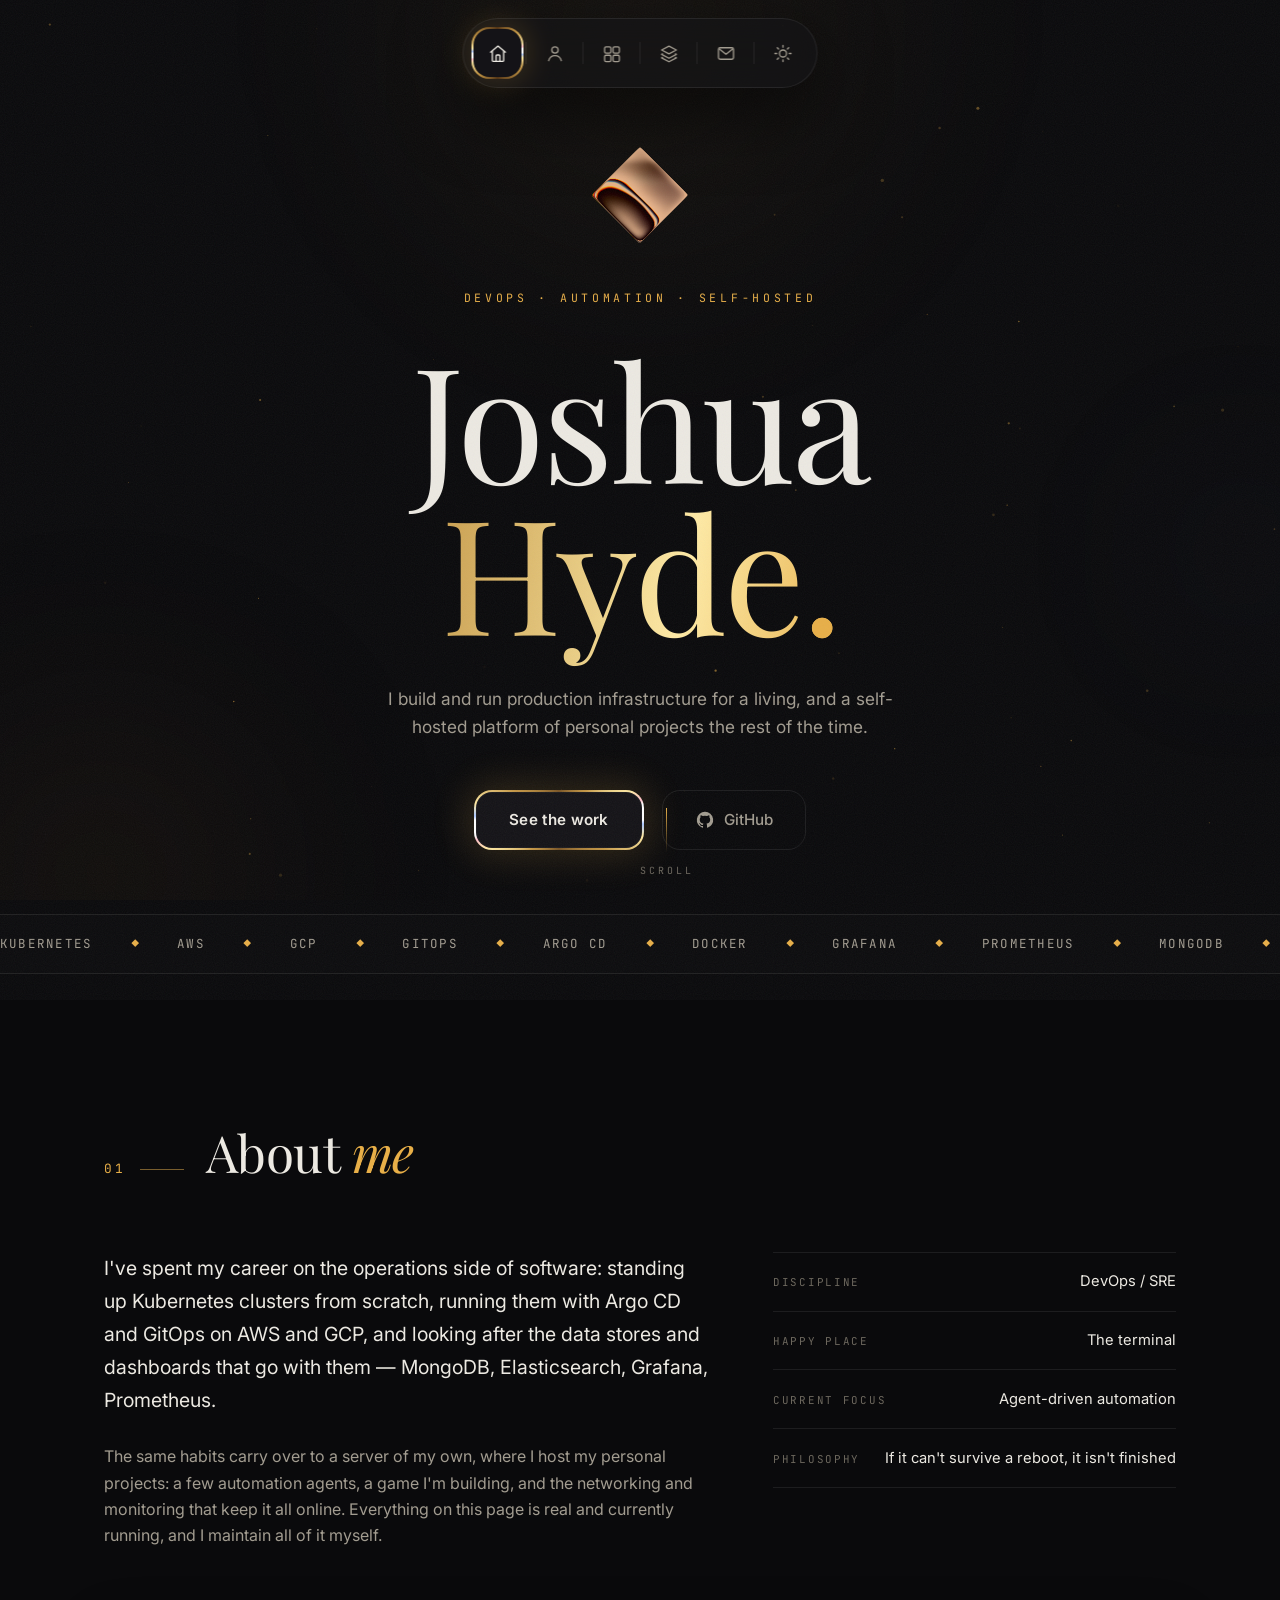
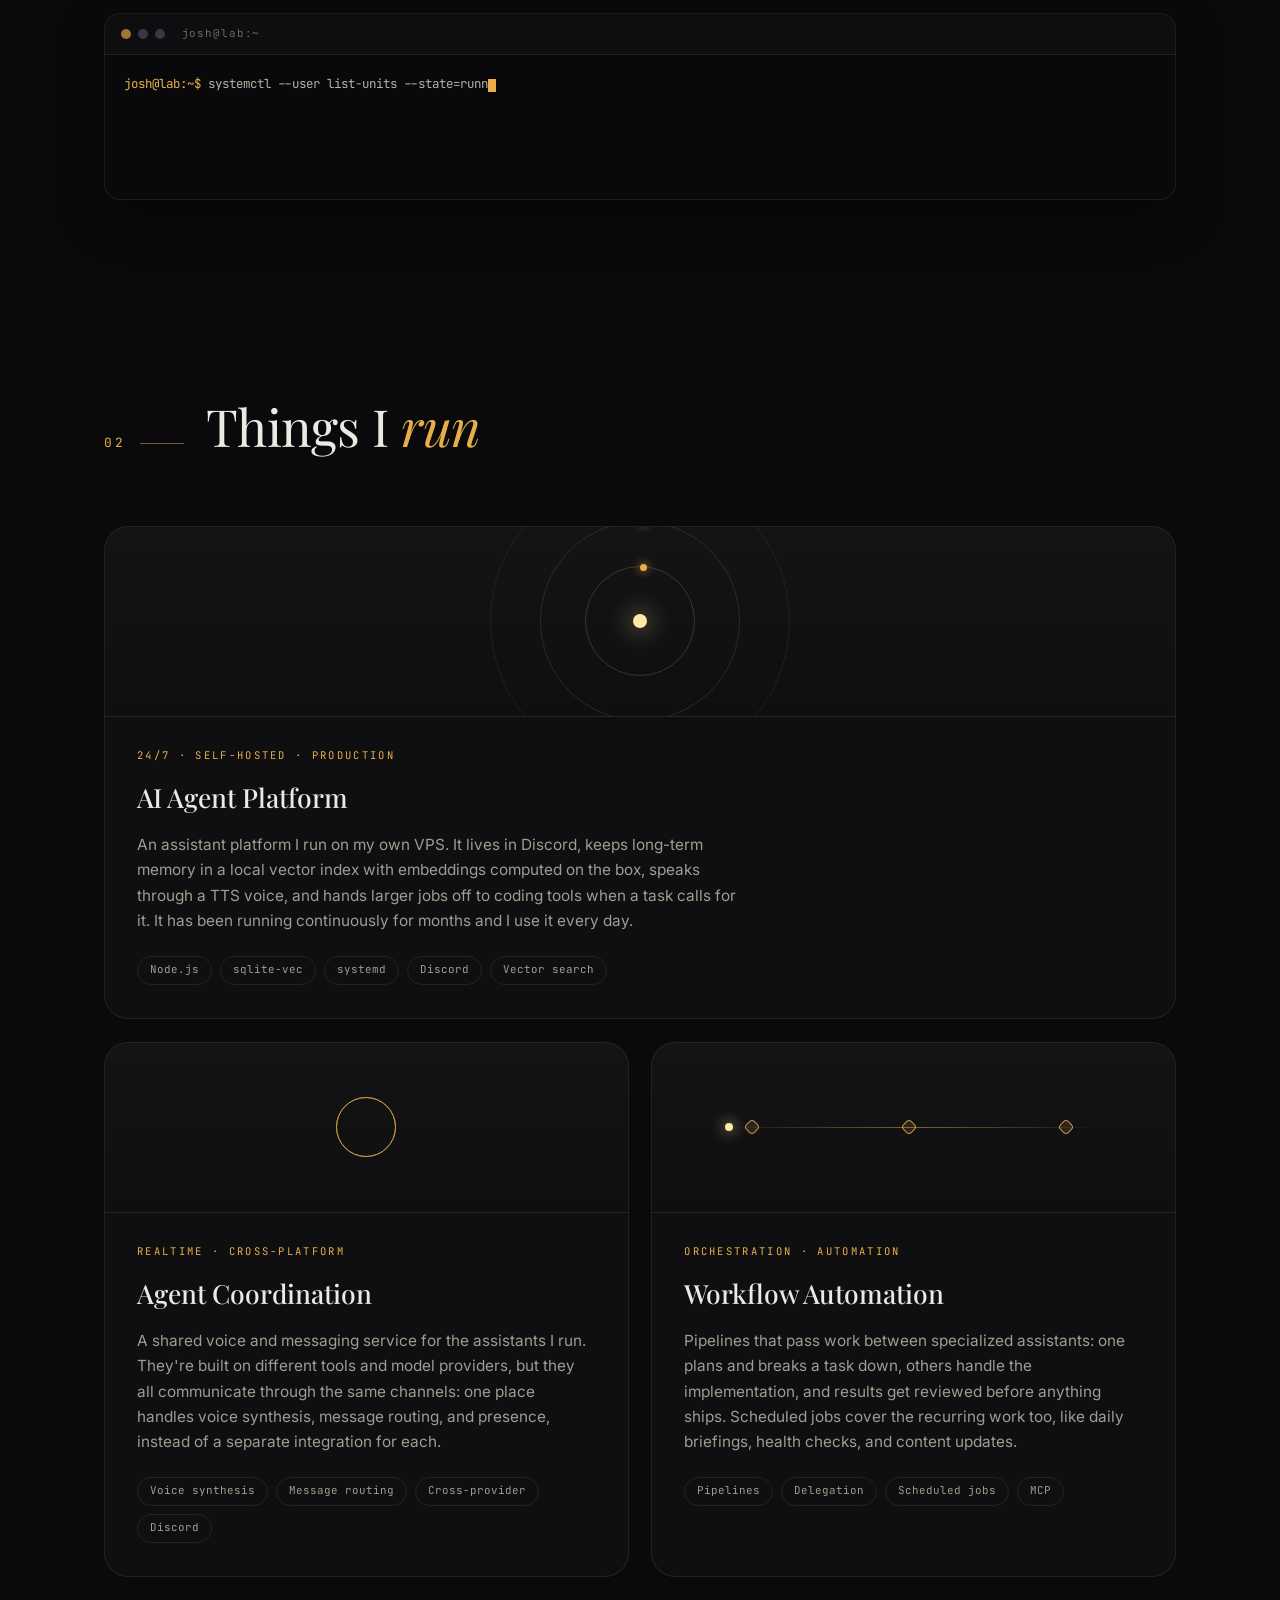
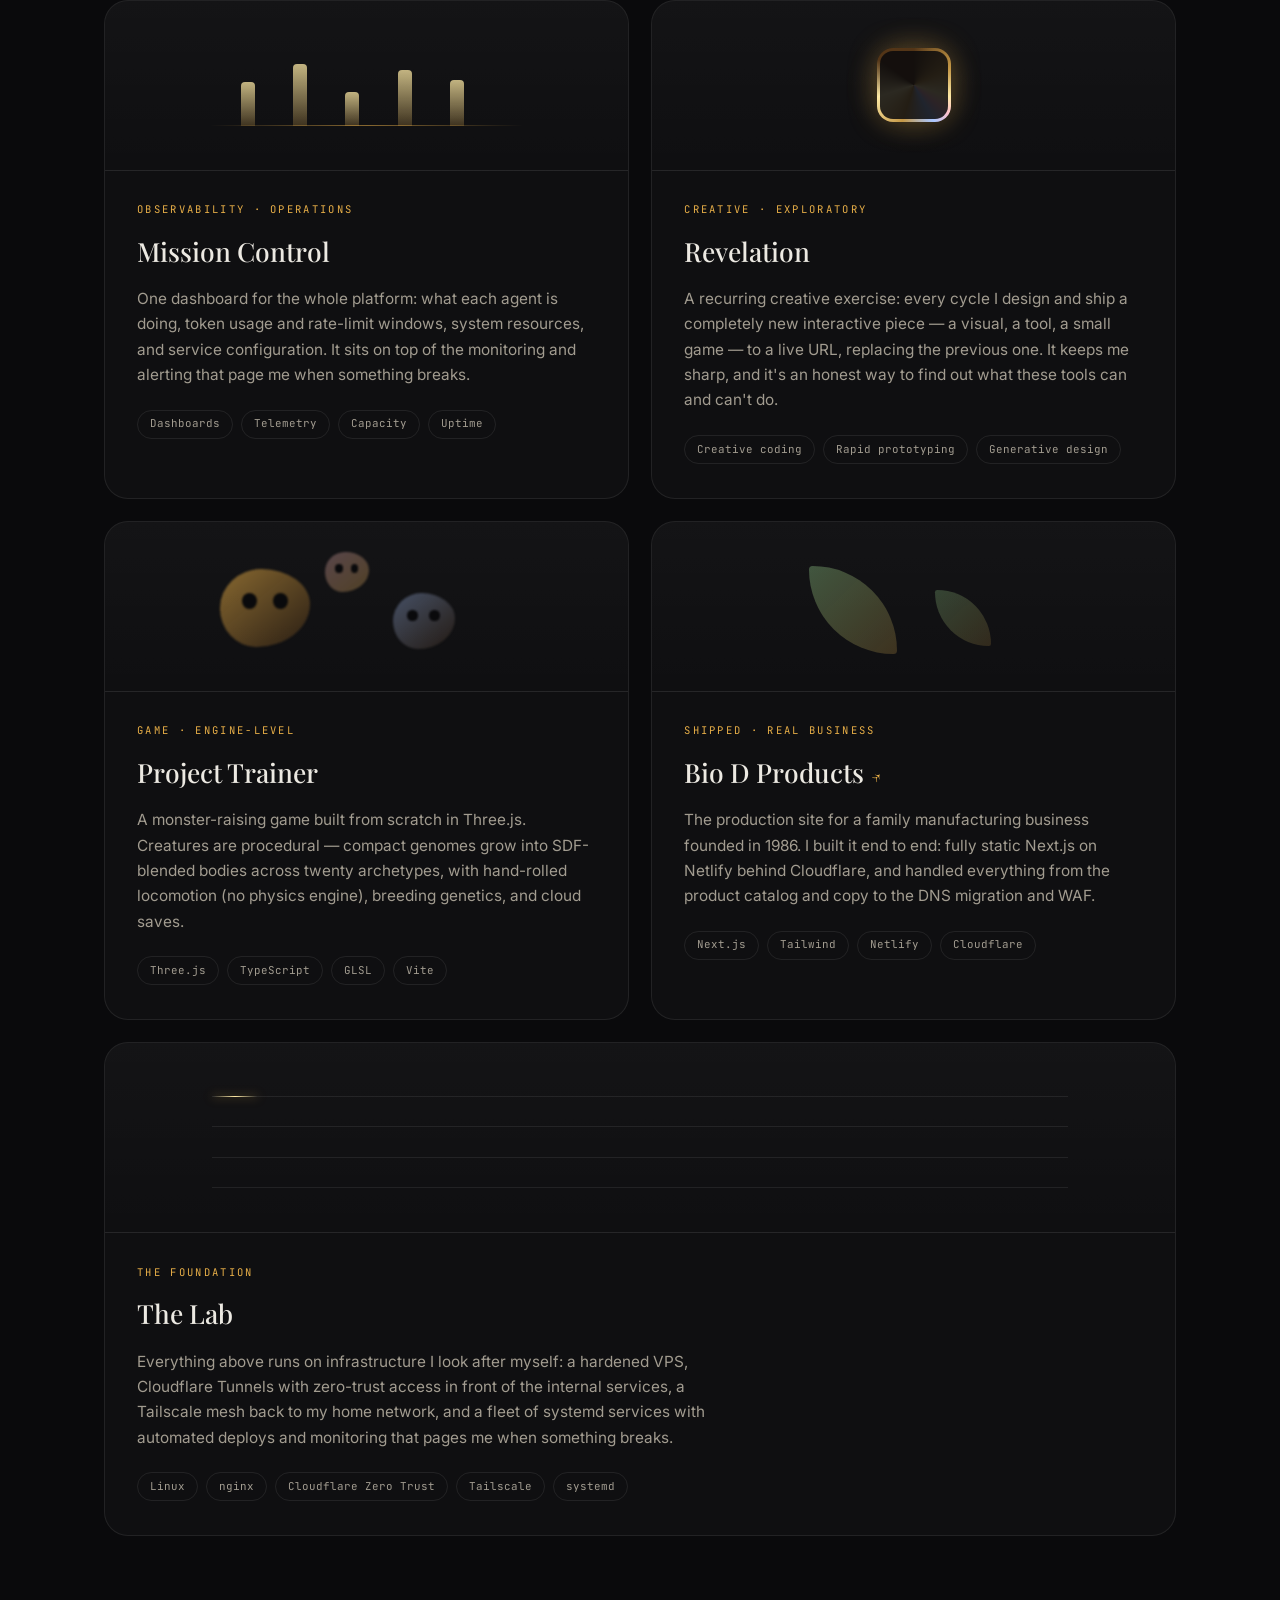
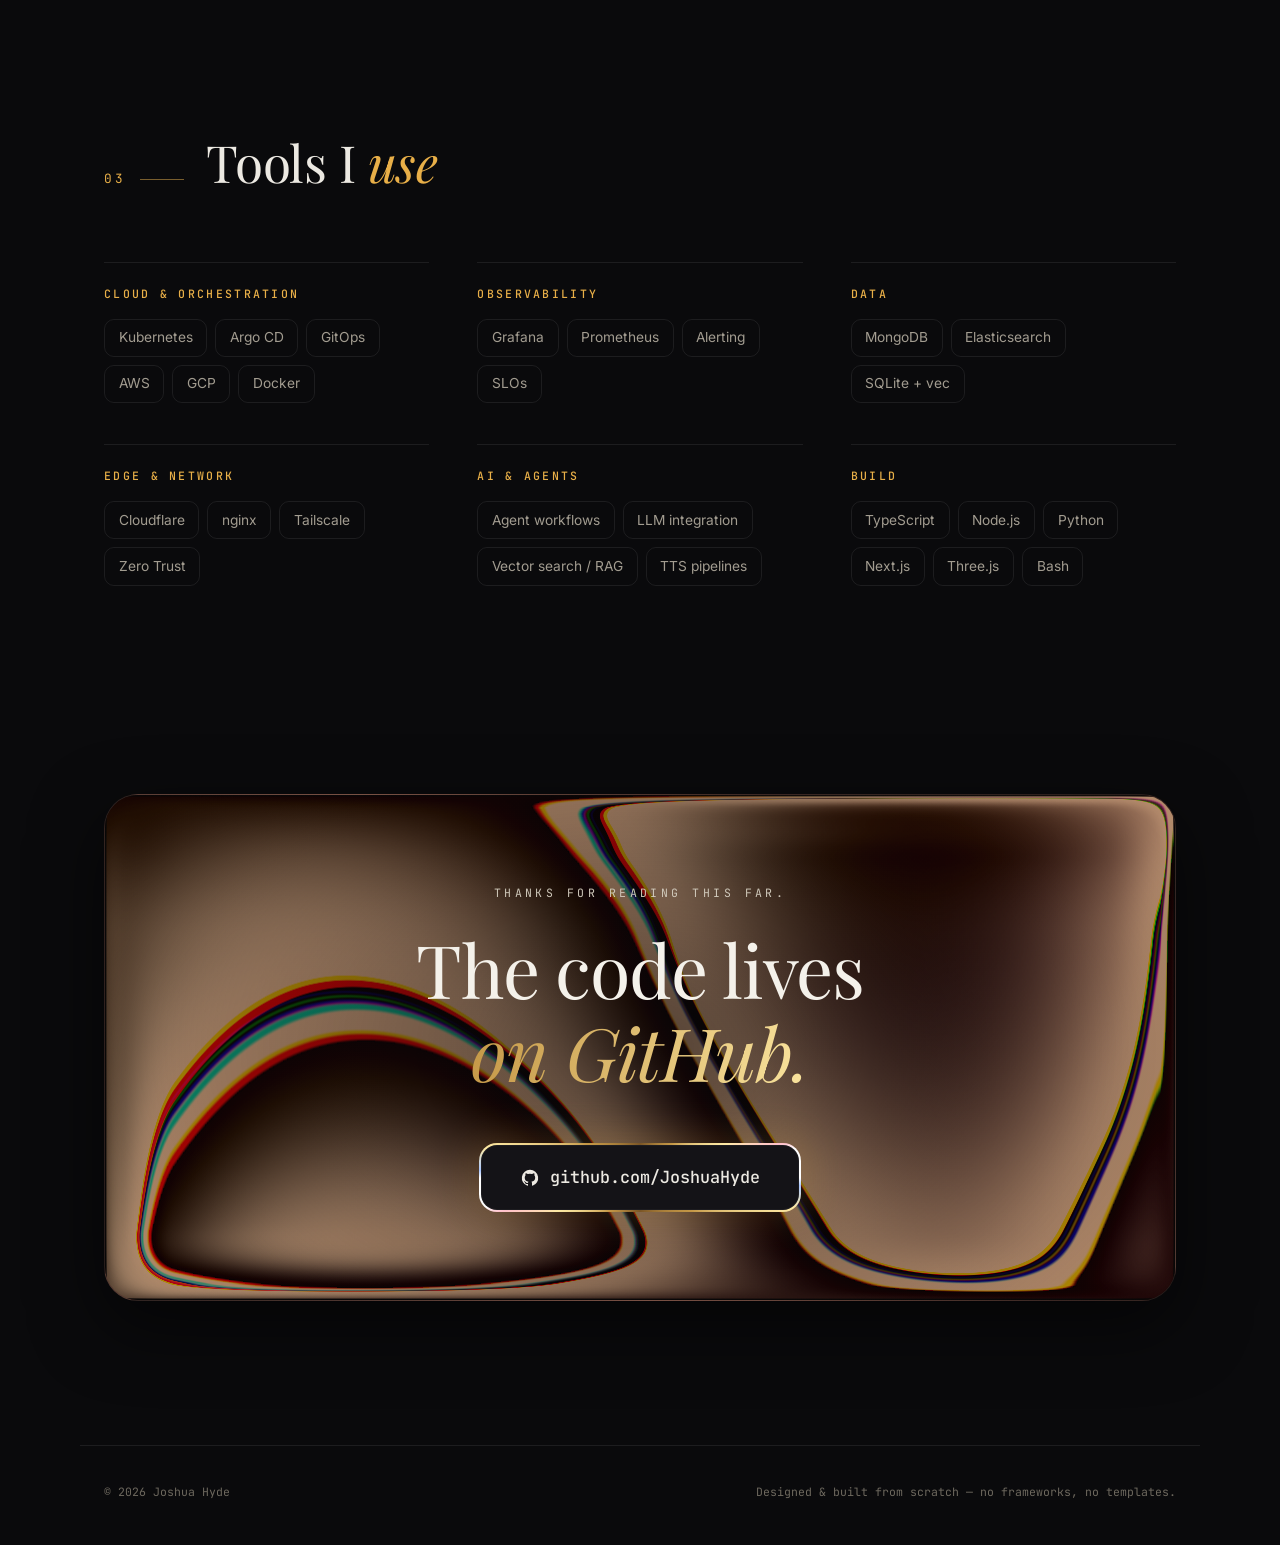
==== index.html @ 39dc703c "Keep the native cursor; ring becomes a trailing halo" ====
<!DOCTYPE html>
<html lang="en" data-theme="dark">
<head>
  <meta charset="UTF-8">
  <meta name="viewport" content="width=device-width, initial-scale=1.0">
  <title>Joshua Hyde — DevOps Engineer</title>
  <meta name="description" content="DevOps engineer. Kubernetes, GitOps, and observability by trade, plus a self-hosted platform of personal projects that runs around the clock.">
  <meta property="og:title" content="Joshua Hyde — DevOps Engineer">
  <meta property="og:description" content="Production infrastructure by trade, and a self-hosted platform of personal projects the rest of the time.">
  <meta property="og:type" content="website">
  <meta property="og:url" content="https://joshuahyde.github.io/">
  <meta property="og:image" content="https://joshuahyde.github.io/og.jpg">
  <meta name="twitter:card" content="summary_large_image">
  <meta name="theme-color" content="#0a0a0c">
  <link rel="icon" type="image/svg+xml" href="favicon.svg">
  <link rel="preconnect" href="https://fonts.googleapis.com">
  <link rel="preconnect" href="https://fonts.gstatic.com" crossorigin>
  <link href="https://fonts.googleapis.com/css2?family=Playfair+Display:ital,wght@0,400;0,500;1,400;1,500&family=Inter:wght@400;500;600&family=JetBrains+Mono:wght@400;500&display=swap" rel="stylesheet">
  <link rel="stylesheet" href="styles.css">
</head>
<body>

  <!-- Ambient layers -->
  <canvas id="dust" aria-hidden="true"></canvas>
  <div class="ambient" aria-hidden="true">
    <div class="ambient-glow ambient-glow--a"></div>
    <div class="ambient-glow ambient-glow--b"></div>
    <div class="ambient-glow ambient-glow--c"></div>
  </div>
  <div class="grain" aria-hidden="true"></div>
  <div class="cursor" aria-hidden="true"><span class="cursor-ring"></span></div>

  <!-- Liquid gold nav -->
  <nav class="lg-nav" id="lg-nav" aria-label="Primary">
    <div class="lg-indicator" aria-hidden="true">
      <span class="lg-glow"></span>
      <span class="lg-clip"><span class="lg-conic"></span></span>
      <span class="lg-plate"></span>
    </div>
    <a class="lg-btn is-active" href="#top" data-section="top" aria-label="Home">
      <svg viewBox="0 0 24 24"><path d="M3.5 10.5 12 3.5l8.5 7"/><path d="M5.5 9.5V20a.9.9 0 0 0 .9.9h11.2a.9.9 0 0 0 .9-.9V9.5"/><path d="M9.8 20.6v-5.9a1 1 0 0 1 1-1h2.4a1 1 0 0 1 1 1v5.9"/></svg>
      <span class="lg-tip">Home</span>
    </a>
    <span class="lg-divider" aria-hidden="true"></span>
    <a class="lg-btn" href="#about" data-section="about" aria-label="About">
      <svg viewBox="0 0 24 24"><circle cx="12" cy="8" r="3.6"/><path d="M4.8 20.2c.9-3.8 3.8-5.8 7.2-5.8s6.3 2 7.2 5.8"/></svg>
      <span class="lg-tip">About</span>
    </a>
    <span class="lg-divider" aria-hidden="true"></span>
    <a class="lg-btn" href="#work" data-section="work" aria-label="Work">
      <svg viewBox="0 0 24 24"><rect x="3.6" y="4.4" width="7.2" height="7.2" rx="1.6"/><rect x="13.2" y="4.4" width="7.2" height="7.2" rx="1.6"/><rect x="3.6" y="14" width="7.2" height="7.2" rx="1.6"/><rect x="13.2" y="14" width="7.2" height="7.2" rx="1.6"/></svg>
      <span class="lg-tip">Work</span>
    </a>
    <span class="lg-divider" aria-hidden="true"></span>
    <a class="lg-btn" href="#stack" data-section="stack" aria-label="Stack">
      <svg viewBox="0 0 24 24"><path d="m12 3.6 8.4 4.4L12 12.4 3.6 8z"/><path d="m4.6 12.4-1 .6 8.4 4.4 8.4-4.4-1-.6"/><path d="m4.6 16.4-1 .6L12 21.4l8.4-4.4-1-.6"/></svg>
      <span class="lg-tip">Stack</span>
    </a>
    <span class="lg-divider" aria-hidden="true"></span>
    <a class="lg-btn" href="#contact" data-section="contact" aria-label="Contact">
      <svg viewBox="0 0 24 24"><rect x="3.4" y="5.4" width="17.2" height="13.2" rx="2"/><path d="m4.4 6.8 7.6 6 7.6-6"/></svg>
      <span class="lg-tip">Contact</span>
    </a>
    <span class="lg-divider lg-divider--toggle" aria-hidden="true"></span>
    <button class="lg-btn lg-toggle" id="theme-toggle" type="button" aria-label="Toggle light and dark theme">
      <svg class="icon-sun" viewBox="0 0 24 24"><circle cx="12" cy="12" r="4"/><path d="M12 2.8v2M12 19.2v2M2.8 12h2M19.2 12h2M5.5 5.5l1.4 1.4M17.1 17.1l1.4 1.4M18.5 5.5l-1.4 1.4M6.9 17.1l-1.4 1.4"/></svg>
      <svg class="icon-moon" viewBox="0 0 24 24"><path d="M20.2 14.2A8.2 8.2 0 0 1 9.8 3.8a8.2 8.2 0 1 0 10.4 10.4Z"/></svg>
      <span class="lg-tip">Theme</span>
    </button>
  </nav>

  <header class="hero" id="top">
    <div class="hero-gem reveal" aria-hidden="true">
      <div class="hero-gem-shape"><canvas class="liquid" data-liq="gem"></canvas></div>
    </div>
    <p class="hero-overline reveal">DevOps · Automation · Self-Hosted</p>
    <h1 class="hero-name reveal" data-i="1">
      <span class="hero-name-line">Joshua</span>
      <span class="hero-name-line hero-name-line--gold">Hyde<span class="hero-dot">.</span></span>
    </h1>
    <p class="hero-sub reveal" data-i="2">I build and run production infrastructure for a living, and a
      self-hosted platform of personal projects the rest of the time.</p>
    <div class="hero-cta reveal" data-i="3">
      <a class="ring-btn magnetic" href="#work">
        <span class="ring-glow"></span>
        <span class="ring-clip"><span class="ring-conic"></span></span>
        <span class="ring-plate"></span>
        <span class="ring-label">See the work</span>
      </a>
      <a class="ghost-btn magnetic" href="https://github.com/JoshuaHyde" target="_blank" rel="noopener">
        <svg viewBox="0 0 24 24" aria-hidden="true"><path d="M12 2.2a9.8 9.8 0 0 0-3.1 19.1c.5.1.7-.2.7-.5v-1.7c-2.8.6-3.4-1.2-3.4-1.2-.4-1.1-1.1-1.4-1.1-1.4-.9-.6.1-.6.1-.6 1 .1 1.5 1 1.5 1 .9 1.5 2.3 1.1 2.9.8.1-.6.3-1.1.6-1.3-2.2-.3-4.5-1.1-4.5-4.9 0-1.1.4-2 1-2.7-.1-.2-.4-1.2.1-2.6 0 0 .8-.3 2.7 1a9.3 9.3 0 0 1 4.9 0c1.9-1.3 2.7-1 2.7-1 .5 1.4.2 2.4.1 2.6.6.7 1 1.6 1 2.7 0 3.8-2.3 4.6-4.5 4.9.4.3.7.9.7 1.8v2.6c0 .3.2.6.7.5A9.8 9.8 0 0 0 12 2.2Z"/></svg>
        GitHub
      </a>
    </div>
    <div class="hero-scroll reveal" data-i="4" aria-hidden="true">
      <span class="hero-scroll-line"></span>
      <span class="hero-scroll-text">scroll</span>
    </div>
  </header>

  <!-- Skills marquee -->
  <div class="marquee" aria-hidden="true">
    <div class="marquee-track">
      <span>Kubernetes</span><i>◆</i><span>AWS</span><i>◆</i><span>GCP</span><i>◆</i><span>GitOps</span><i>◆</i><span>Argo CD</span><i>◆</i><span>Docker</span><i>◆</i><span>Grafana</span><i>◆</i><span>Prometheus</span><i>◆</i><span>MongoDB</span><i>◆</i><span>Elasticsearch</span><i>◆</i><span>Cloudflare</span><i>◆</i><span>Tailscale</span><i>◆</i><span>TypeScript</span><i>◆</i><span>Three.js</span><i>◆</i><span>LLM Integration</span><i>◆</i><span>Vector Search</span><i>◆</i>
      <span>Kubernetes</span><i>◆</i><span>AWS</span><i>◆</i><span>GCP</span><i>◆</i><span>GitOps</span><i>◆</i><span>Argo CD</span><i>◆</i><span>Docker</span><i>◆</i><span>Grafana</span><i>◆</i><span>Prometheus</span><i>◆</i><span>MongoDB</span><i>◆</i><span>Elasticsearch</span><i>◆</i><span>Cloudflare</span><i>◆</i><span>Tailscale</span><i>◆</i><span>TypeScript</span><i>◆</i><span>Three.js</span><i>◆</i><span>LLM Integration</span><i>◆</i><span>Vector Search</span><i>◆</i>
    </div>
  </div>

  <main>
    <!-- About -->
    <section class="section" id="about">
      <div class="section-head reveal">
        <span class="section-num">01</span>
        <h2 class="section-title">About <em>me</em></h2>
      </div>
      <div class="about-grid">
        <div class="about-copy reveal" data-i="1">
          <p class="about-lede">I've spent my career on the operations side of software: standing up
            Kubernetes clusters from scratch, running them with Argo CD and GitOps on AWS and GCP, and
            looking after the data stores and dashboards that go with them — MongoDB, Elasticsearch,
            Grafana, Prometheus.</p>
          <p>The same habits carry over to a server of my own, where I host my personal projects:
            a few automation agents, a game I'm building, and the networking and monitoring that keep
            it all online. Everything on this page is real and currently running, and I maintain all
            of it myself.</p>
        </div>
        <ul class="about-facts">
          <li class="reveal" data-i="2"><span class="fact-k">Discipline</span><span class="fact-v">DevOps / SRE</span></li>
          <li class="reveal" data-i="3"><span class="fact-k">Happy place</span><span class="fact-v">The terminal</span></li>
          <li class="reveal" data-i="4"><span class="fact-k">Current focus</span><span class="fact-v">Agent-driven automation</span></li>
          <li class="reveal" data-i="5"><span class="fact-k">Philosophy</span><span class="fact-v">If it can't survive a reboot, it isn't finished</span></li>
        </ul>
      </div>
      <div class="term reveal" data-i="2" id="term">
        <div class="term-bar" aria-hidden="true">
          <span class="term-dot"></span><span class="term-dot"></span><span class="term-dot"></span>
          <span class="term-title">josh@lab:~</span>
        </div>
        <pre class="term-body" id="term-body" aria-label="Terminal showing services running on my lab server"></pre>
      </div>
    </section>

    <!-- Work -->
    <section class="section" id="work">
      <div class="section-head reveal">
        <span class="section-num">02</span>
        <h2 class="section-title">Things I <em>run</em></h2>
      </div>
      <div class="cards">

        <article class="card card--wide tilt reveal">
          <div class="card-art card-art--agents" aria-hidden="true">
            <div class="orbit orbit--1"></div><div class="orbit orbit--2"></div><div class="orbit orbit--3"></div>
            <div class="orbit-core"></div>
          </div>
          <div class="card-body">
            <p class="card-meta">24/7 · self-hosted · production</p>
            <h3 class="card-title">AI Agent Platform</h3>
            <p class="card-desc">An assistant platform I run on my own VPS. It lives in Discord, keeps
              long-term memory in a local vector index with embeddings computed on the box, speaks through
              a TTS voice, and hands larger jobs off to coding tools when a task calls for it. It has been
              running continuously for months and I use it every day.</p>
            <p class="card-tags"><span>Node.js</span><span>sqlite-vec</span><span>systemd</span><span>Discord</span><span>Vector search</span></p>
          </div>
        </article>

        <article class="card tilt reveal" data-i="1">
          <div class="card-art card-art--vtuber" aria-hidden="true">
            <span class="wave"></span><span class="wave wave--2"></span><span class="wave wave--3"></span>
          </div>
          <div class="card-body">
            <p class="card-meta">realtime · cross-platform</p>
            <h3 class="card-title">Agent Coordination</h3>
            <p class="card-desc">A shared voice and messaging service for the assistants I run. They're
              built on different tools and model providers, but they all communicate through the same
              channels: one place handles voice synthesis, message routing, and presence, instead of a
              separate integration for each.</p>
            <p class="card-tags"><span>Voice synthesis</span><span>Message routing</span><span>Cross-provider</span><span>Discord</span></p>
          </div>
        </article>

        <article class="card tilt reveal" data-i="2">
          <div class="card-art card-art--pipeline" aria-hidden="true">
            <span class="pipe-node"></span><span class="pipe-node"></span><span class="pipe-node"></span><span class="pipe-line"></span>
          </div>
          <div class="card-body">
            <p class="card-meta">orchestration · automation</p>
            <h3 class="card-title">Workflow Automation</h3>
            <p class="card-desc">Pipelines that pass work between specialized assistants: one plans and
              breaks a task down, others handle the implementation, and results get reviewed before anything
              ships. Scheduled jobs cover the recurring work too, like daily briefings, health checks, and
              content updates.</p>
            <p class="card-tags"><span>Pipelines</span><span>Delegation</span><span>Scheduled jobs</span><span>MCP</span></p>
          </div>
        </article>

        <article class="card tilt reveal" data-i="1">
          <div class="card-art card-art--mission" aria-hidden="true">
            <span class="mc-bar"></span><span class="mc-bar"></span><span class="mc-bar"></span><span class="mc-bar"></span><span class="mc-bar"></span>
            <span class="mc-base"></span>
          </div>
          <div class="card-body">
            <p class="card-meta">observability · operations</p>
            <h3 class="card-title">Mission Control</h3>
            <p class="card-desc">One dashboard for the whole platform: what each agent is doing, token
              usage and rate-limit windows, system resources, and service configuration. It sits on top
              of the monitoring and alerting that page me when something breaks.</p>
            <p class="card-tags"><span>Dashboards</span><span>Telemetry</span><span>Capacity</span><span>Uptime</span></p>
          </div>
        </article>

        <article class="card tilt reveal" data-i="2">
          <div class="card-art card-art--revelation" aria-hidden="true">
            <span class="rev-glow"></span><span class="rev-prism"></span>
          </div>
          <div class="card-body">
            <p class="card-meta">creative · exploratory</p>
            <h3 class="card-title">Revelation</h3>
            <p class="card-desc">A recurring creative exercise: every cycle I design and ship a completely
              new interactive piece — a visual, a tool, a small game — to a live URL, replacing the previous
              one. It keeps me sharp, and it's an honest way to find out what these tools can and can't do.</p>
            <p class="card-tags"><span>Creative coding</span><span>Rapid prototyping</span><span>Generative design</span></p>
          </div>
        </article>

        <article class="card tilt reveal" data-i="1">
          <div class="card-art card-art--trainer" aria-hidden="true">
            <span class="blob blob--a"></span><span class="blob blob--b"></span><span class="blob blob--c"></span>
          </div>
          <div class="card-body">
            <p class="card-meta">game · engine-level</p>
            <h3 class="card-title">Project Trainer</h3>
            <p class="card-desc">A monster-raising game built from scratch in Three.js. Creatures are procedural —
              compact genomes grow into SDF-blended bodies across twenty archetypes, with hand-rolled locomotion
              (no physics engine), breeding genetics, and cloud saves.</p>
            <p class="card-tags"><span>Three.js</span><span>TypeScript</span><span>GLSL</span><span>Vite</span></p>
          </div>
        </article>

        <article class="card tilt reveal" data-i="2">
          <div class="card-art card-art--biod" aria-hidden="true">
            <span class="leaf leaf--a"></span><span class="leaf leaf--b"></span>
          </div>
          <div class="card-body">
            <p class="card-meta">shipped · real business</p>
            <h3 class="card-title">Bio D Products <a class="card-link" href="https://biodproducts.com" target="_blank" rel="noopener" aria-label="Visit biodproducts.com">↗</a></h3>
            <p class="card-desc">The production site for a family manufacturing business founded in 1986.
              I built it end to end: fully static Next.js on Netlify behind Cloudflare, and handled everything
              from the product catalog and copy to the DNS migration and WAF.</p>
            <p class="card-tags"><span>Next.js</span><span>Tailwind</span><span>Netlify</span><span>Cloudflare</span></p>
          </div>
        </article>

        <article class="card card--wide tilt reveal">
          <div class="card-art card-art--lab" aria-hidden="true">
            <span class="rack-line"></span><span class="rack-line"></span><span class="rack-line"></span><span class="rack-line"></span>
            <span class="rack-pulse"></span>
          </div>
          <div class="card-body">
            <p class="card-meta">the foundation</p>
            <h3 class="card-title">The Lab</h3>
            <p class="card-desc">Everything above runs on infrastructure I look after myself: a hardened VPS,
              Cloudflare Tunnels with zero-trust access in front of the internal services, a Tailscale mesh
              back to my home network, and a fleet of systemd services with automated deploys and monitoring
              that pages me when something breaks.</p>
            <p class="card-tags"><span>Linux</span><span>nginx</span><span>Cloudflare Zero Trust</span><span>Tailscale</span><span>systemd</span></p>
          </div>
        </article>

      </div>
    </section>

    <!-- Stack -->
    <section class="section" id="stack">
      <div class="section-head reveal">
        <span class="section-num">03</span>
        <h2 class="section-title">Tools I <em>use</em></h2>
      </div>
      <div class="stack-grid">
        <div class="stack-group reveal">
          <h3 class="stack-name">Cloud &amp; Orchestration</h3>
          <p class="stack-items"><span>Kubernetes</span><span>Argo&nbsp;CD</span><span>GitOps</span><span>AWS</span><span>GCP</span><span>Docker</span></p>
        </div>
        <div class="stack-group reveal" data-i="1">
          <h3 class="stack-name">Observability</h3>
          <p class="stack-items"><span>Grafana</span><span>Prometheus</span><span>Alerting</span><span>SLOs</span></p>
        </div>
        <div class="stack-group reveal" data-i="2">
          <h3 class="stack-name">Data</h3>
          <p class="stack-items"><span>MongoDB</span><span>Elasticsearch</span><span>SQLite&nbsp;+&nbsp;vec</span></p>
        </div>
        <div class="stack-group reveal" data-i="3">
          <h3 class="stack-name">Edge &amp; Network</h3>
          <p class="stack-items"><span>Cloudflare</span><span>nginx</span><span>Tailscale</span><span>Zero&nbsp;Trust</span></p>
        </div>
        <div class="stack-group reveal" data-i="4">
          <h3 class="stack-name">AI &amp; Agents</h3>
          <p class="stack-items"><span>Agent&nbsp;workflows</span><span>LLM&nbsp;integration</span><span>Vector&nbsp;search&nbsp;/&nbsp;RAG</span><span>TTS&nbsp;pipelines</span></p>
        </div>
        <div class="stack-group reveal" data-i="5">
          <h3 class="stack-name">Build</h3>
          <p class="stack-items"><span>TypeScript</span><span>Node.js</span><span>Python</span><span>Next.js</span><span>Three.js</span><span>Bash</span></p>
        </div>
      </div>
    </section>

    <!-- Contact -->
    <section class="section section--contact" id="contact">
      <div class="premium-banner reveal">
        <canvas class="liquid" data-liq="banner" aria-hidden="true"></canvas>
        <div class="banner-scrim" aria-hidden="true"></div>
      <div class="contact-inner">
        <p class="contact-overline reveal">Thanks for reading this far.</p>
        <h2 class="contact-title reveal" data-i="1">The code lives<br><em>on GitHub.</em></h2>
        <div class="contact-cta reveal" data-i="2">
          <a class="ring-btn ring-btn--lg magnetic" href="https://github.com/JoshuaHyde" target="_blank" rel="noopener">
            <span class="ring-glow"></span>
            <span class="ring-clip"><span class="ring-conic"></span></span>
            <span class="ring-plate"></span>
            <span class="ring-label">
              <svg viewBox="0 0 24 24" aria-hidden="true"><path d="M12 2.2a9.8 9.8 0 0 0-3.1 19.1c.5.1.7-.2.7-.5v-1.7c-2.8.6-3.4-1.2-3.4-1.2-.4-1.1-1.1-1.4-1.1-1.4-.9-.6.1-.6.1-.6 1 .1 1.5 1 1.5 1 .9 1.5 2.3 1.1 2.9.8.1-.6.3-1.1.6-1.3-2.2-.3-4.5-1.1-4.5-4.9 0-1.1.4-2 1-2.7-.1-.2-.4-1.2.1-2.6 0 0 .8-.3 2.7 1a9.3 9.3 0 0 1 4.9 0c1.9-1.3 2.7-1 2.7-1 .5 1.4.2 2.4.1 2.6.6.7 1 1.6 1 2.7 0 3.8-2.3 4.6-4.5 4.9.4.3.7.9.7 1.8v2.6c0 .3.2.6.7.5A9.8 9.8 0 0 0 12 2.2Z"/></svg>
              github.com/JoshuaHyde
            </span>
          </a>
        </div>
      </div>
      </div>
    </section>
  </main>

  <footer class="footer">
    <p>© <span id="year">2026</span> Joshua Hyde</p>
    <p class="footer-note">Designed &amp; built from scratch — no frameworks, no templates.</p>
  </footer>

  <script src="app.js"></script>
</body>
</html>
---- styles.css ----
/* ============================================================
   Joshua Hyde — portfolio
   Obsidian & liquid gold. No frameworks.
   ============================================================ */

:root {
  --bg: #0a0a0c;
  --bg-raise: #121114;
  --text: #ece9e2;
  --text-dim: #a29c90;
  --text-faint: #6d685e;
  --gold: #e8af48;
  --gold-warm: #c49746;
  --gold-light: #feeaa5;
  --gold-deep: #533517;
  --line: rgba(255, 255, 255, 0.08);
  --glass: rgba(21, 20, 24, 0.55);
  --plate: #141317;
  --card: rgba(255, 255, 255, 0.025);
  --shadow: 0 24px 70px rgba(0, 0, 0, 0.55);
  --ease-spring: cubic-bezier(0.34, 1.2, 0.64, 1);
  --font-display: "Playfair Display", Georgia, serif;
  --font-body: "Inter", system-ui, sans-serif;
  --font-mono: "JetBrains Mono", ui-monospace, monospace;
}

[data-theme="light"] {
  --bg: #f2ede2;
  --bg-raise: #e9e2d3;
  --text: #191511;
  --text-dim: #5f584b;
  --text-faint: #92897a;
  --gold: #a3711d;
  --gold-warm: #8a5f18;
  --gold-light: #d9a83c;
  --gold-deep: #533517;
  --line: rgba(25, 21, 17, 0.12);
  --glass: rgba(250, 246, 238, 0.65);
  --plate: #efe8da;
  --card: rgba(255, 255, 255, 0.5);
  --shadow: 0 24px 70px rgba(60, 45, 20, 0.18);
}

* { margin: 0; padding: 0; box-sizing: border-box; }

html { scroll-behavior: smooth; }

body {
  background: var(--bg);
  color: var(--text);
  font-family: var(--font-body);
  font-size: 1rem;
  line-height: 1.65;
  overflow-x: hidden;
  transition: background 0.5s ease, color 0.5s ease;
  -webkit-font-smoothing: antialiased;
}

::selection { background: rgba(232, 175, 72, 0.28); color: var(--text); }

::-webkit-scrollbar { width: 10px; }
::-webkit-scrollbar-track { background: var(--bg); }
::-webkit-scrollbar-thumb { background: #2c2a30; border-radius: 5px; }
::-webkit-scrollbar-thumb:hover { background: var(--gold-warm); }

a { color: inherit; }

:focus-visible {
  outline: 2px solid var(--gold);
  outline-offset: 3px;
  border-radius: 6px;
}

/* ---------- ambient layers ---------- */

#dust {
  position: fixed;
  inset: 0;
  z-index: 0;
  pointer-events: none;
}

.ambient { position: fixed; inset: 0; z-index: 0; pointer-events: none; overflow: hidden; }

.ambient-glow {
  position: absolute;
  border-radius: 50%;
  filter: blur(90px);
  opacity: 0.5;
  transition: opacity 0.6s ease;
}
.ambient-glow--a {
  width: 60vw; height: 60vw;
  top: -28vw; left: 50%; transform: translateX(-50%);
  background: radial-gradient(circle, rgba(196, 151, 70, 0.16), transparent 65%);
  animation: drift-a 26s ease-in-out infinite alternate;
}
.ambient-glow--b {
  width: 44vw; height: 44vw;
  bottom: -20vw; left: -14vw;
  background: radial-gradient(circle, rgba(83, 53, 23, 0.32), transparent 65%);
  animation: drift-b 32s ease-in-out infinite alternate;
}
.ambient-glow--c {
  width: 30vw; height: 30vw;
  top: 40%; right: -12vw;
  background: radial-gradient(circle, rgba(120, 130, 210, 0.08), transparent 65%);
  animation: drift-a 38s ease-in-out infinite alternate-reverse;
}
[data-theme="light"] .ambient-glow { opacity: 0.35; }

@keyframes drift-a { to { transform: translate(-46%, 6vh) scale(1.12); } }
@keyframes drift-b { to { transform: translate(8vw, -6vh) scale(0.94); } }

.grain {
  position: fixed;
  inset: -100px;
  z-index: 70;
  pointer-events: none;
  opacity: 0.055;
  background-image: url("data:image/svg+xml,%3Csvg xmlns='http://www.w3.org/2000/svg' width='300' height='300'%3E%3Cfilter id='n'%3E%3CfeTurbulence type='fractalNoise' baseFrequency='0.9' numOctaves='2' stitchTiles='stitch'/%3E%3C/filter%3E%3Crect width='100%25' height='100%25' filter='url(%23n)'/%3E%3C/svg%3E");
  animation: grain-shift 0.9s steps(4) infinite;
}
[data-theme="light"] .grain { opacity: 0.04; }

@keyframes grain-shift {
  0% { transform: translate(0, 0); }
  25% { transform: translate(-34px, 22px); }
  50% { transform: translate(18px, -40px); }
  75% { transform: translate(-26px, -14px); }
  100% { transform: translate(30px, 34px); }
}

/* ---------- custom cursor ---------- */

.cursor { display: none; }

/* decorative halo trailing the native cursor — the OS pointer is never hidden */
@media (pointer: fine) {
  .cursor { display: block; position: fixed; inset: 0; z-index: 90; pointer-events: none; }
  .cursor-ring {
    position: absolute;
    top: 0; left: 0;
    border-radius: 50%;
    transform: translate(-100px, -100px);
    will-change: transform;
    width: 34px; height: 34px;
    border: 1px solid rgba(232, 175, 72, 0.35);
    transition: width 0.25s ease, height 0.25s ease, border-color 0.25s ease;
  }
  .cursor.is-hover .cursor-ring {
    width: 52px; height: 52px;
    border-color: rgba(232, 175, 72, 0.7);
  }
}

/* ============================================================
   Liquid gold nav  (after @LexnLin's liquid gold toolbar)
   ============================================================ */

.lg-nav {
  position: fixed;
  top: 18px;
  left: 50%;
  transform: translateX(-50%);
  z-index: 80;
  display: flex;
  align-items: center;
  gap: 2px;
  padding: 8px;
  border-radius: 999px;
  background: var(--glass);
  border: 1px solid var(--line);
  backdrop-filter: blur(18px) saturate(1.25);
  -webkit-backdrop-filter: blur(18px) saturate(1.25);
  box-shadow: var(--shadow);
  transition: background 0.5s ease, border-color 0.5s ease;
}

.lg-btn {
  position: relative;
  z-index: 2;
  display: grid;
  place-items: center;
  width: 52px;
  height: 52px;
  border-radius: 18px;
  border: none;
  background: transparent;
  color: var(--text-dim);
  text-decoration: none;
  cursor: pointer;
  transition: color 0.3s ease;
}
.lg-btn:hover { color: var(--text); }
.lg-btn.is-active { color: var(--text); }

.lg-btn svg {
  width: 21px;
  height: 21px;
  fill: none;
  stroke: currentColor;
  stroke-width: 1.5;
  stroke-linecap: round;
  stroke-linejoin: round;
}

.lg-tip {
  position: absolute;
  top: calc(100% + 14px);
  left: 50%;
  transform: translateX(-50%) translateY(-4px);
  font-family: var(--font-mono);
  font-size: 0.62rem;
  letter-spacing: 0.14em;
  text-transform: uppercase;
  color: var(--text-dim);
  background: var(--plate);
  border: 1px solid var(--line);
  padding: 5px 9px;
  border-radius: 8px;
  opacity: 0;
  pointer-events: none;
  transition: opacity 0.25s ease, transform 0.25s ease;
  white-space: nowrap;
}
.lg-btn:hover .lg-tip { opacity: 1; transform: translateX(-50%) translateY(0); }

.lg-divider {
  width: 1px;
  height: 22px;
  background: var(--line);
  flex: none;
}

/* --- the golden indicator ring: 4 layers --- */

.lg-indicator {
  position: absolute;
  top: 8px;
  left: 0;
  width: 52px;
  height: 52px;
  z-index: 1;
  transition: transform 0.55s var(--ease-spring), width 0.55s var(--ease-spring);
  pointer-events: none;
}

/* 1 — glow */
.lg-glow {
  position: absolute;
  inset: -6px;
  border-radius: 24px;
  background: var(--gold);
  filter: blur(14px);
  opacity: 0.15;
}

/* 2 — clip container */
.lg-clip {
  position: absolute;
  inset: 0;
  border-radius: 18px;
  overflow: hidden;
}

/* 3 — rotating conic gradient (gold-dominant, twin hotspots) */
.lg-conic, .ring-conic {
  position: absolute;
  width: 200%;
  height: 200%;
  top: -50%;
  left: -50%;
  animation: lg-spin 4.5s linear infinite;
  background: conic-gradient(
    #533517 0%,
    #c49746 12%,
    #feeaa5 19%,
    #ffc0cb 21.25%,
    #ffffff 22%,
    #ffffff 25%,
    #a9c6ff 25.75%,
    #feeaa5 28%,
    #c49746 34%,
    #533517 50%,
    #c49746 62%,
    #feeaa5 69%,
    #ffc0cb 71.25%,
    #ffffff 72%,
    #ffffff 75%,
    #a9c6ff 75.75%,
    #feeaa5 78%,
    #c49746 84%,
    #533517 100%
  );
}

@keyframes lg-spin { to { transform: rotate(360deg); } }

/* 4 — inner plate */
.lg-plate {
  position: absolute;
  inset: 2px;
  border-radius: 16px;
  background: var(--plate);
  transition: background 0.5s ease;
}

/* --- theme toggle --- */

.lg-toggle { overflow: visible; }
.lg-toggle .icon-sun,
.lg-toggle .icon-moon {
  grid-area: 1 / 1;
  transition: opacity 0.4s ease, transform 0.5s var(--ease-spring);
}
[data-theme="dark"] .lg-toggle .icon-sun { opacity: 1; transform: rotate(0) scale(1); }
[data-theme="dark"] .lg-toggle .icon-moon { opacity: 0; transform: rotate(120deg) scale(0.4); }
[data-theme="light"] .lg-toggle .icon-sun { opacity: 0; transform: rotate(-120deg) scale(0.4); }
[data-theme="light"] .lg-toggle .icon-moon { opacity: 1; transform: rotate(0) scale(1); }

.lg-toggle.bouncing { animation: toggle-bounce 0.6s var(--ease-spring); }

@keyframes toggle-bounce {
  0% { transform: scale(1); }
  35% { transform: scale(1.25); }
  70% { transform: scale(0.94); }
  100% { transform: scale(1); }
}

/* ============================================================
   Ring button (CTA variant of the indicator)
   ============================================================ */

.ring-btn {
  position: relative;
  display: inline-flex;
  align-items: center;
  justify-content: center;
  padding: 1.05rem 2.2rem;
  border-radius: 18px;
  text-decoration: none;
  font-weight: 600;
  font-size: 0.95rem;
  letter-spacing: 0.02em;
  isolation: isolate;
  transition: transform 0.35s var(--ease-spring);
}
.ring-btn:hover { transform: translateY(-2px); }
.ring-btn:active { transform: translateY(0) scale(0.98); }

.ring-glow {
  position: absolute;
  inset: -8px;
  border-radius: 26px;
  background: var(--gold);
  filter: blur(18px);
  opacity: 0.15;
  transition: opacity 0.35s ease;
  z-index: -3;
}
.ring-btn:hover .ring-glow { opacity: 0.32; }

.ring-clip {
  position: absolute;
  inset: 0;
  border-radius: 18px;
  overflow: hidden;
  z-index: -2;
}

/* wide buttons need a brighter floor so the ring reads continuously */
.ring-btn .ring-conic {
  background: conic-gradient(
    #7a5526 0%,
    #c49746 12%,
    #feeaa5 19%,
    #ffc0cb 21.25%,
    #ffffff 22%,
    #ffffff 25%,
    #a9c6ff 25.75%,
    #feeaa5 28%,
    #c49746 34%,
    #7a5526 50%,
    #c49746 62%,
    #feeaa5 69%,
    #ffc0cb 71.25%,
    #ffffff 72%,
    #ffffff 75%,
    #a9c6ff 75.75%,
    #feeaa5 78%,
    #c49746 84%,
    #7a5526 100%
  );
}

.ring-plate {
  position: absolute;
  inset: 2px;
  border-radius: 16px;
  background: var(--plate);
  box-shadow: inset 0 0 0 1px rgba(255, 255, 255, 0.04);
  z-index: -1;
  transition: background 0.5s ease;
}

.ring-label {
  display: inline-flex;
  align-items: center;
  gap: 0.6rem;
  color: var(--text);
}
.ring-label svg { width: 20px; height: 20px; fill: currentColor; }

.ring-btn--lg {
  padding: 1.3rem 2.6rem;
  font-size: 1.05rem;
  font-family: var(--font-mono);
  font-weight: 500;
  letter-spacing: 0;
}

.ghost-btn {
  display: inline-flex;
  align-items: center;
  gap: 0.6rem;
  padding: 1.05rem 2rem;
  border-radius: 18px;
  border: 1px solid var(--line);
  color: var(--text-dim);
  text-decoration: none;
  font-weight: 500;
  font-size: 0.95rem;
  transition: color 0.3s ease, border-color 0.3s ease, transform 0.35s var(--ease-spring);
}
.ghost-btn svg { width: 20px; height: 20px; fill: currentColor; }
.ghost-btn:hover {
  color: var(--text);
  border-color: rgba(232, 175, 72, 0.5);
  transform: translateY(-2px);
}

/* ============================================================
   Hero
   ============================================================ */

.hero {
  position: relative;
  z-index: 1;
  min-height: 100svh;
  display: flex;
  flex-direction: column;
  justify-content: center;
  align-items: center;
  text-align: center;
  padding: 7rem 24px 4rem;
}

.hero-gem {
  display: grid;
  place-items: center;
  width: clamp(120px, 13vw, 170px);
  aspect-ratio: 1;
  margin-bottom: 0.6rem;
}
/* when WebGL is running, the shader draws the diamond itself on a transparent canvas;
   selector carries the theme attribute so the light-theme fallback rule can't outrank it */
:root .hero-gem-shape.is-live {
  width: 100%;
  transform: none;
  border-radius: 0;
  overflow: visible;
  border-color: transparent;
  box-shadow: none;
  background: none;
}
.hero-gem-shape {
  width: 72%;
  aspect-ratio: 1;
  transform: rotate(45deg);
  border-radius: 30%;
  overflow: hidden;
  border: 1px solid rgba(255, 255, 255, 0.1);
  box-shadow: 0 14px 42px rgba(0, 0, 0, 0.5), 0 0 38px rgba(232, 175, 72, 0.13);
  /* fallback when WebGL is unavailable */
  background: linear-gradient(135deg, #2a1510, #c98a6b 45%, #ffe9d6 52%, #8a5844 60%, #1a0e0c);
}
.hero-gem-shape canvas { width: 100%; height: 100%; display: block; }
[data-theme="light"] .hero-gem-shape {
  border-color: rgba(25, 21, 17, 0.14);
  box-shadow: 0 14px 34px rgba(60, 45, 20, 0.28);
  background: linear-gradient(135deg, #1c1e22, #b9c0c7 45%, #ffffff 52%, #6d747c 60%, #14161a);
}

.hero-overline {
  font-family: var(--font-mono);
  font-size: 0.72rem;
  letter-spacing: 0.32em;
  text-transform: uppercase;
  color: var(--gold);
  margin-bottom: 2.2rem;
}

.hero-name {
  font-family: var(--font-display);
  font-weight: 400;
  font-size: clamp(3.6rem, 13vw, 10rem);
  line-height: 0.95;
  letter-spacing: -0.02em;
}
.hero-name-line { display: block; }
.hero-name-line--gold {
  font-weight: 400;
  /* background-clip: text only paints within the box; make room for the y descender */
  padding-bottom: 0.18em;
  margin-bottom: -0.18em;
  background: linear-gradient(100deg,
    var(--gold-warm) 0%,
    var(--gold-light) 28%,
    var(--gold) 46%,
    var(--gold-light) 64%,
    var(--gold-warm) 100%);
  background-size: 220% 100%;
  -webkit-background-clip: text;
  background-clip: text;
  -webkit-text-fill-color: transparent;
  animation: shimmer 7s ease-in-out infinite;
}
.hero-dot { -webkit-text-fill-color: var(--gold); }

@keyframes shimmer {
  0%, 100% { background-position: 0% 0; }
  50% { background-position: 100% 0; }
}

.hero-sub {
  max-width: 34rem;
  margin-top: 2.4rem;
  color: var(--text-dim);
  font-size: 1.08rem;
}

.hero-cta {
  display: flex;
  flex-wrap: wrap;
  justify-content: center;
  gap: 1.1rem;
  margin-top: 3rem;
}

.hero-scroll {
  position: absolute;
  bottom: 2.2rem;
  left: 50%;
  transform: translateX(-50%);
  display: flex;
  flex-direction: column;
  align-items: center;
  gap: 0.7rem;
}
.hero-scroll-line {
  width: 1px;
  height: 44px;
  background: linear-gradient(var(--gold), transparent);
  animation: scroll-pulse 2.2s ease-in-out infinite;
  transform-origin: top;
}
.hero-scroll-text {
  font-family: var(--font-mono);
  font-size: 0.62rem;
  letter-spacing: 0.3em;
  text-transform: uppercase;
  color: var(--text-faint);
}

@keyframes scroll-pulse {
  0%, 100% { transform: scaleY(0.35); opacity: 0.4; }
  50% { transform: scaleY(1); opacity: 1; }
}

/* ============================================================
   Marquee
   ============================================================ */

.marquee {
  position: relative;
  z-index: 1;
  overflow: hidden;
  border-top: 1px solid var(--line);
  border-bottom: 1px solid var(--line);
  padding: 1.15rem 0;
  background: rgba(255, 255, 255, 0.012);
}
.marquee-track {
  display: flex;
  align-items: center;
  gap: 2.4rem;
  width: max-content;
  animation: marquee 36s linear infinite;
}
.marquee span {
  font-family: var(--font-mono);
  font-size: 0.78rem;
  letter-spacing: 0.18em;
  text-transform: uppercase;
  color: var(--text-dim);
  white-space: nowrap;
}
.marquee i { color: var(--gold); font-size: 0.5rem; font-style: normal; }

@keyframes marquee { to { transform: translateX(-50%); } }

/* ============================================================
   Sections
   ============================================================ */

main { position: relative; z-index: 1; }

.section {
  max-width: 1120px;
  margin: 0 auto;
  padding: 8.5rem 24px 3rem;
}

.section-head {
  display: flex;
  align-items: baseline;
  gap: 1.4rem;
  margin-bottom: 3.6rem;
}

.section-num {
  font-family: var(--font-mono);
  font-size: 0.8rem;
  color: var(--gold);
  letter-spacing: 0.2em;
}
.section-num::after {
  content: "";
  display: inline-block;
  width: 44px;
  height: 1px;
  background: var(--gold-warm);
  margin-left: 0.9rem;
  vertical-align: middle;
  opacity: 0.6;
}

.section-title {
  font-family: var(--font-display);
  font-weight: 400;
  font-size: clamp(2.1rem, 5vw, 3.2rem);
  letter-spacing: -0.01em;
}
.section-title em {
  font-style: italic;
  font-weight: 400;
  color: var(--gold);
}

/* ---------- about ---------- */

.about-grid {
  display: grid;
  grid-template-columns: 1.5fr 1fr;
  gap: 4rem;
}

.about-lede {
  font-size: 1.22rem;
  line-height: 1.7;
  color: var(--text);
  margin-bottom: 1.6rem;
}
.about-copy p:not(.about-lede) { color: var(--text-dim); }

.about-facts { list-style: none; }
.about-facts li {
  display: flex;
  justify-content: space-between;
  align-items: baseline;
  gap: 1.5rem;
  padding: 1.05rem 0;
  border-top: 1px solid var(--line);
}
.about-facts li:last-child { border-bottom: 1px solid var(--line); }
.fact-k {
  font-family: var(--font-mono);
  font-size: 0.68rem;
  letter-spacing: 0.16em;
  text-transform: uppercase;
  color: var(--text-faint);
  flex: none;
}
.fact-v { text-align: right; font-size: 0.92rem; color: var(--text); }

/* ---------- terminal ---------- */

.term {
  margin-top: 4rem;
  border: 1px solid var(--line);
  border-radius: 16px;
  background: rgba(10, 10, 13, 0.72);
  overflow: hidden;
  box-shadow: 0 18px 50px rgba(0, 0, 0, 0.4);
}
[data-theme="light"] .term { background: rgba(24, 21, 16, 0.94); }

.term-bar {
  display: flex;
  align-items: center;
  gap: 7px;
  padding: 0.7rem 1rem;
  border-bottom: 1px solid var(--line);
  background: rgba(255, 255, 255, 0.02);
}
.term-dot {
  width: 10px; height: 10px;
  border-radius: 50%;
  background: #3a3740;
}
.term-dot:first-child { background: rgba(232, 175, 72, 0.65); }
.term-title {
  margin-left: 0.6rem;
  font-family: var(--font-mono);
  font-size: 0.68rem;
  letter-spacing: 0.08em;
  color: var(--text-faint);
}

.term-body {
  margin: 0;
  padding: 1.1rem 1.2rem 1.3rem;
  font-family: var(--font-mono);
  font-size: 0.78rem;
  line-height: 1.75;
  color: #b8b2a6;
  min-height: 11.5em;
  white-space: pre-wrap;
  overflow-x: auto;
}
.term-body .t-prompt { color: var(--gold); }
.term-body .t-ok { color: #8fc98f; }
.term-body .t-dim { color: #6d685e; }
.term-caret {
  display: inline-block;
  width: 8px; height: 1.05em;
  vertical-align: text-bottom;
  background: var(--gold);
  animation: caret-blink 1s steps(1) infinite;
}

@keyframes caret-blink { 50% { opacity: 0; } }

/* ---------- work cards ---------- */

.cards {
  display: grid;
  grid-template-columns: 1fr 1fr;
  gap: 1.4rem;
}

.card {
  position: relative;
  border-radius: 24px;
  border: 1px solid var(--line);
  background: var(--card);
  overflow: hidden;
  transform-style: preserve-3d;
  transition: border-color 0.4s ease;
  --mx: 50%;
  --my: 50%;
}
.card:hover { border-color: rgba(232, 175, 72, 0.35); }

.card::after {
  content: "";
  position: absolute;
  inset: 0;
  border-radius: inherit;
  background: radial-gradient(600px circle at var(--mx) var(--my),
    rgba(232, 175, 72, 0.09), transparent 45%);
  opacity: 0;
  transition: opacity 0.4s ease;
  pointer-events: none;
}
.card:hover::after { opacity: 1; }

.card--wide { grid-column: 1 / -1; }

.card-body { padding: 1.9rem 2rem 2.1rem; }

.card-meta {
  font-family: var(--font-mono);
  font-size: 0.66rem;
  letter-spacing: 0.22em;
  text-transform: uppercase;
  color: var(--gold);
  margin-bottom: 0.7rem;
}

.card-title {
  font-family: var(--font-display);
  font-weight: 500;
  font-size: 1.65rem;
  margin-bottom: 0.8rem;
}

.card-link {
  font-size: 1.1rem;
  color: var(--gold);
  text-decoration: none;
  display: inline-block;
  transition: transform 0.3s var(--ease-spring);
}
.card-link:hover { transform: translate(3px, -3px); }

.card-desc { color: var(--text-dim); font-size: 0.96rem; max-width: 60ch; }

.card-tags {
  display: flex;
  flex-wrap: wrap;
  gap: 0.5rem;
  margin-top: 1.4rem;
}
.card-tags span {
  font-family: var(--font-mono);
  font-size: 0.68rem;
  color: var(--text-dim);
  border: 1px solid var(--line);
  border-radius: 999px;
  padding: 0.28rem 0.75rem;
  transition: border-color 0.3s ease, color 0.3s ease;
}
.card:hover .card-tags span { border-color: rgba(232, 175, 72, 0.25); }

/* ---------- card art ---------- */

.card-art {
  position: relative;
  height: 170px;
  overflow: hidden;
  border-bottom: 1px solid var(--line);
  background: linear-gradient(180deg, rgba(255,255,255,0.02), transparent);
}
.card--wide .card-art { height: 190px; }

/* agents: orbital system */
.card-art--agents .orbit {
  position: absolute;
  top: 50%; left: 50%;
  border: 1px solid rgba(232, 175, 72, 0.22);
  border-radius: 50%;
  transform: translate(-50%, -50%);
}
.orbit--1 { width: 110px; height: 110px; }
.orbit--2 { width: 200px; height: 200px; border-style: dashed; opacity: 0.7; }
.orbit--3 { width: 300px; height: 300px; opacity: 0.4; }
.card-art--agents .orbit::before {
  content: "";
  position: absolute;
  top: -3.5px; left: 50%;
  width: 7px; height: 7px;
  border-radius: 50%;
  background: var(--gold);
  box-shadow: 0 0 10px rgba(232, 175, 72, 0.9);
}
.orbit--1 { animation: orbit-spin 9s linear infinite; }
.orbit--2 { animation: orbit-spin 16s linear infinite reverse; }
.orbit--3 { animation: orbit-spin 24s linear infinite; }
.orbit-core {
  position: absolute;
  top: 50%; left: 50%;
  width: 14px; height: 14px;
  border-radius: 50%;
  background: var(--gold-light);
  transform: translate(-50%, -50%);
  box-shadow: 0 0 24px rgba(254, 234, 165, 0.8), 0 0 60px rgba(232, 175, 72, 0.4);
  animation: core-pulse 3s ease-in-out infinite;
}

@keyframes orbit-spin { to { transform: translate(-50%, -50%) rotate(360deg); } }
@keyframes core-pulse { 50% { box-shadow: 0 0 34px rgba(254, 234, 165, 1), 0 0 80px rgba(232, 175, 72, 0.55); } }

/* trainer: morphing blobs */
.card-art--trainer .blob {
  position: absolute;
  border-radius: 46% 54% 60% 40% / 50% 45% 55% 50%;
  filter: blur(1px);
  animation: blob-morph 8s ease-in-out infinite alternate;
}
.blob--a {
  width: 90px; height: 78px;
  left: 22%; top: 28%;
  background: linear-gradient(140deg, rgba(232, 175, 72, 0.55), rgba(83, 53, 23, 0.4));
}
.blob--b {
  width: 62px; height: 56px;
  left: 55%; top: 42%;
  background: linear-gradient(140deg, rgba(169, 198, 255, 0.35), rgba(83, 53, 23, 0.3));
  animation-delay: -2.5s;
}
.blob--c {
  width: 44px; height: 40px;
  left: 42%; top: 18%;
  background: linear-gradient(140deg, rgba(255, 192, 203, 0.3), rgba(196, 151, 70, 0.35));
  animation-delay: -5s;
}
.card-art--trainer .blob::before,
.card-art--trainer .blob::after {
  content: "";
  position: absolute;
  top: 30%;
  width: 17%; height: 21%;
  border-radius: 50%;
  background: #0a0a0c;
}
.card-art--trainer .blob::before { left: 24%; }
.card-art--trainer .blob::after { right: 24%; }

@keyframes blob-morph {
  0% { border-radius: 46% 54% 60% 40% / 50% 45% 55% 50%; transform: translateY(0); }
  100% { border-radius: 58% 42% 45% 55% / 42% 58% 42% 58%; transform: translateY(-9px); }
}

/* bio d: leaves */
.card-art--biod .leaf {
  position: absolute;
  border-radius: 4% 96% 4% 96%;
  background: linear-gradient(135deg, rgba(122, 168, 116, 0.45), rgba(196, 151, 70, 0.25));
  animation: leaf-sway 7s ease-in-out infinite alternate;
  transform-origin: bottom left;
}
.leaf--a { width: 88px; height: 88px; left: 30%; top: 26%; }
.leaf--b { width: 56px; height: 56px; left: 54%; top: 40%; animation-delay: -3s; opacity: 0.75; }

@keyframes leaf-sway { to { transform: rotate(9deg); } }

/* pipeline: nodes + traveling pulse */
.card-art--pipeline .pipe-line {
  position: absolute;
  top: 50%; left: 14%;
  width: 72%; height: 1px;
  background: linear-gradient(90deg, transparent, rgba(232, 175, 72, 0.5), transparent);
}
.card-art--pipeline .pipe-node {
  position: absolute;
  top: 50%;
  width: 12px; height: 12px;
  border-radius: 4px;
  transform: translateY(-50%) rotate(45deg);
  border: 1px solid var(--gold-warm);
  background: rgba(232, 175, 72, 0.12);
}
.card-art--pipeline .pipe-node:nth-child(1) { left: 18%; }
.card-art--pipeline .pipe-node:nth-child(2) { left: 48%; }
.card-art--pipeline .pipe-node:nth-child(3) { left: 78%; }
.card-art--pipeline::after {
  content: "";
  position: absolute;
  top: 50%; left: 14%;
  width: 8px; height: 8px;
  border-radius: 50%;
  background: var(--gold-light);
  transform: translateY(-50%);
  box-shadow: 0 0 14px rgba(254, 234, 165, 0.9);
  animation: pipe-travel 4.2s ease-in-out infinite;
}

@keyframes pipe-travel {
  0% { left: 14%; opacity: 0; }
  12% { opacity: 1; }
  88% { opacity: 1; }
  100% { left: 84%; opacity: 0; }
}

/* vtuber: sound waves */
.card-art--vtuber .wave {
  position: absolute;
  top: 50%; left: 50%;
  width: 60px; height: 60px;
  border: 1px solid rgba(232, 175, 72, 0.5);
  border-radius: 50%;
  transform: translate(-50%, -50%);
  animation: wave-out 3.2s ease-out infinite;
}
.wave--2 { animation-delay: 1.05s; }
.wave--3 { animation-delay: 2.1s; }

@keyframes wave-out {
  0% { width: 40px; height: 40px; opacity: 0.9; }
  100% { width: 240px; height: 240px; opacity: 0; }
}

/* mission control: live bars */
.card-art--mission .mc-bar {
  position: absolute;
  bottom: 26%;
  width: 14px;
  border-radius: 4px 4px 0 0;
  background: linear-gradient(180deg, rgba(254, 234, 165, 0.75), rgba(196, 151, 70, 0.25));
  transform-origin: bottom;
  animation: mc-pulse 2.6s ease-in-out infinite;
}
.card-art--mission .mc-bar:nth-child(1) { left: 26%; height: 44px; animation-delay: 0s; }
.card-art--mission .mc-bar:nth-child(2) { left: 36%; height: 62px; animation-delay: -0.9s; }
.card-art--mission .mc-bar:nth-child(3) { left: 46%; height: 34px; animation-delay: -1.7s; }
.card-art--mission .mc-bar:nth-child(4) { left: 56%; height: 56px; animation-delay: -0.4s; }
.card-art--mission .mc-bar:nth-child(5) { left: 66%; height: 46px; animation-delay: -1.3s; }
.card-art--mission .mc-base {
  position: absolute;
  bottom: 26%;
  left: 20%;
  width: 60%;
  height: 1px;
  background: linear-gradient(90deg, transparent, rgba(232, 175, 72, 0.55), transparent);
}

@keyframes mc-pulse {
  0%, 100% { transform: scaleY(0.55); opacity: 0.65; }
  50% { transform: scaleY(1); opacity: 1; }
}

/* revelation: rotating prism */
.card-art--revelation .rev-glow {
  position: absolute;
  top: 50%; left: 50%;
  width: 120px; height: 120px;
  transform: translate(-50%, -50%);
  border-radius: 50%;
  background: radial-gradient(circle, rgba(232, 175, 72, 0.28), transparent 65%);
  filter: blur(10px);
  animation: core-pulse 4s ease-in-out infinite;
}
.card-art--revelation .rev-prism {
  position: absolute;
  top: 50%; left: 50%;
  width: 74px; height: 74px;
  border-radius: 16px;
  background: conic-gradient(
    #533517, #c49746 18%, #feeaa5 30%, #ffc0cb 36%, #a9c6ff 42%,
    #c49746 55%, #feeaa5 70%, #533517 85%, #533517);
  animation: rev-spin 14s linear infinite;
  box-shadow: 0 0 30px rgba(232, 175, 72, 0.25);
}
.card-art--revelation .rev-prism::after {
  content: "";
  position: absolute;
  inset: 3px;
  border-radius: 13px;
  background: var(--bg);
  opacity: 0.86;
}

@keyframes rev-spin { to { transform: translate(-50%, -50%) rotate(360deg); } }
.card-art--revelation .rev-prism { transform: translate(-50%, -50%) rotate(0deg); }

/* lab: rack lines */
.card-art--lab .rack-line {
  position: absolute;
  left: 10%;
  width: 80%;
  height: 1px;
  background: var(--line);
}
.card-art--lab .rack-line:nth-child(1) { top: 28%; }
.card-art--lab .rack-line:nth-child(2) { top: 44%; }
.card-art--lab .rack-line:nth-child(3) { top: 60%; }
.card-art--lab .rack-line:nth-child(4) { top: 76%; }
.card-art--lab .rack-pulse {
  position: absolute;
  top: 28%; left: 10%;
  width: 46px; height: 1px;
  background: linear-gradient(90deg, transparent, var(--gold-light), transparent);
  box-shadow: 0 0 10px rgba(232, 175, 72, 0.7);
  animation: rack-run 5.5s linear infinite;
}

@keyframes rack-run {
  0% { top: 28%; left: 8%; opacity: 0; }
  8% { opacity: 1; }
  24% { top: 28%; left: 78%; }
  26% { top: 44%; left: 78%; }
  50% { top: 44%; left: 8%; }
  52% { top: 60%; left: 8%; }
  76% { top: 60%; left: 78%; }
  78% { top: 76%; left: 78%; }
  96% { top: 76%; left: 8%; opacity: 1; }
  100% { top: 76%; left: 8%; opacity: 0; }
}

/* ---------- stack ---------- */

.stack-grid {
  display: grid;
  grid-template-columns: repeat(3, 1fr);
  gap: 2.6rem 3rem;
}

.stack-group { border-top: 1px solid var(--line); padding-top: 1.3rem; }

.stack-name {
  font-family: var(--font-mono);
  font-weight: 500;
  font-size: 0.72rem;
  letter-spacing: 0.2em;
  text-transform: uppercase;
  color: var(--gold);
  margin-bottom: 1rem;
}

.stack-items { display: flex; flex-wrap: wrap; gap: 0.5rem; }
.stack-items span {
  font-size: 0.86rem;
  color: var(--text-dim);
  border: 1px solid var(--line);
  border-radius: 10px;
  padding: 0.42rem 0.85rem;
  transition: border-color 0.3s ease, color 0.3s ease, box-shadow 0.3s ease, transform 0.3s var(--ease-spring);
}
.stack-items span:hover {
  color: var(--text);
  border-color: rgba(232, 175, 72, 0.55);
  box-shadow: 0 0 18px rgba(232, 175, 72, 0.12);
  transform: translateY(-2px);
}

/* ---------- contact ---------- */

.section--contact {
  padding-top: 10rem;
  padding-bottom: 9rem;
  text-align: center;
}

.premium-banner {
  position: relative;
  max-width: 1080px;
  margin: 0 auto;
  border-radius: 34px;
  overflow: hidden;
  padding: 5.5rem 2rem;
  border: 1px solid var(--line);
  box-shadow: var(--shadow);
  /* fallback when WebGL is unavailable */
  background: linear-gradient(120deg, #1a0e0c, #6e4234 40%, #2a1510 70%, #140907);
}
[data-theme="light"] .premium-banner {
  background: linear-gradient(120deg, #14161a, #7d848c 40%, #22252a 70%, #101215);
}
.premium-banner > .liquid {
  position: absolute;
  inset: 0;
  width: 100%;
  height: 100%;
}
.banner-scrim {
  position: absolute;
  inset: 0;
  background: radial-gradient(ellipse 78% 110% at 50% 50%,
    rgba(8, 8, 10, 0.66),
    rgba(8, 8, 10, 0.34) 55%,
    rgba(8, 8, 10, 0.12));
}
.premium-banner .contact-inner { position: relative; }
/* content sits on dark metal in both themes — pin light text */
.premium-banner .contact-overline { color: #cfc8ba; }
.premium-banner .contact-title { color: #f4f1ea; }
.premium-banner .contact-title em {
  background: linear-gradient(100deg, #c49746, #feeaa5, #c49746);
  background-size: 220% 100%;
  -webkit-background-clip: text;
  background-clip: text;
  -webkit-text-fill-color: transparent;
}
[data-theme="light"] .premium-banner .contact-title em {
  background: linear-gradient(100deg, #d7dce2, #ffffff, #b9c0c7);
  background-size: 220% 100%;
  -webkit-background-clip: text;
  background-clip: text;
  -webkit-text-fill-color: transparent;
}
.premium-banner .ring-plate { background: #141317; }
.premium-banner .ring-label { color: #ece9e2; }

.contact-overline {
  font-family: var(--font-mono);
  font-size: 0.72rem;
  letter-spacing: 0.3em;
  text-transform: uppercase;
  color: var(--text-faint);
  margin-bottom: 1.6rem;
}

.contact-title {
  font-family: var(--font-display);
  font-weight: 400;
  font-size: clamp(2.4rem, 6.5vw, 4.6rem);
  line-height: 1.12;
  letter-spacing: -0.015em;
}
.contact-title em {
  font-style: italic;
  font-weight: 400;
  background: linear-gradient(100deg, var(--gold-warm), var(--gold-light), var(--gold-warm));
  background-size: 220% 100%;
  -webkit-background-clip: text;
  background-clip: text;
  -webkit-text-fill-color: transparent;
  animation: shimmer 7s ease-in-out infinite;
}

.contact-cta { margin-top: 3.2rem; display: flex; justify-content: center; }

/* ---------- footer ---------- */

.footer {
  position: relative;
  z-index: 1;
  display: flex;
  flex-wrap: wrap;
  gap: 0.6rem;
  justify-content: space-between;
  max-width: 1120px;
  margin: 0 auto;
  padding: 2.2rem 24px 2.8rem;
  border-top: 1px solid var(--line);
  font-family: var(--font-mono);
  font-size: 0.72rem;
  color: var(--text-faint);
}

/* ============================================================
   Reveal animation
   ============================================================ */

.reveal {
  opacity: 0;
  transform: translateY(26px);
  transition: opacity 0.85s ease, transform 0.85s var(--ease-spring);
}
.reveal[data-i="1"] { transition-delay: 0.08s; }
.reveal[data-i="2"] { transition-delay: 0.16s; }
.reveal[data-i="3"] { transition-delay: 0.24s; }
.reveal[data-i="4"] { transition-delay: 0.32s; }
.reveal[data-i="5"] { transition-delay: 0.4s; }
.reveal.in { opacity: 1; transform: translateY(0); }

/* no-JS / bot fallback: everything visible */
@media (scripting: none) {
  .reveal { opacity: 1; transform: none; }
}

/* ============================================================
   Responsive
   ============================================================ */

@media (max-width: 900px) {
  .about-grid { grid-template-columns: 1fr; gap: 2.6rem; }
  .cards { grid-template-columns: 1fr; }
  .stack-grid { grid-template-columns: 1fr 1fr; }
}

@media (max-width: 620px) {
  .lg-nav { top: auto; bottom: 14px; padding: 6px; }
  .lg-btn { width: 46px; height: 46px; border-radius: 15px; }
  .lg-btn svg { width: 19px; height: 19px; }
  .lg-clip { border-radius: 15px; }
  .lg-plate { border-radius: 13px; inset: 2px; }
  .lg-indicator { top: 6px; width: 46px; height: 46px; }
  .lg-tip { display: none; }
  .stack-grid { grid-template-columns: 1fr; }
  .section { padding-top: 6rem; }
  .ring-btn--lg {
    max-width: calc(100vw - 48px);
    padding: 1.1rem 1.3rem;
    font-size: 0.82rem;
  }
  .ring-btn--lg .ring-label { gap: 0.45rem; }
  .ring-btn--lg .ring-label svg { width: 17px; height: 17px; flex: none; }
  .hero { padding-bottom: 7rem; }
  .hero-scroll { display: none; }
  .premium-banner { padding: 3.6rem 1.1rem; border-radius: 24px; }
  .footer { padding-bottom: 6.5rem; }
}

@media (max-width: 380px) {
  .lg-nav { gap: 0; padding: 5px; }
  .lg-btn { width: 41px; height: 41px; border-radius: 13px; }
  .lg-btn svg { width: 18px; height: 18px; }
  .lg-clip { border-radius: 13px; }
  .lg-plate { border-radius: 11px; }
  .lg-indicator { top: 5px; width: 41px; height: 41px; }
  .lg-divider { height: 18px; }
  .hero-overline { letter-spacing: 0.2em; }
}

/* ============================================================
   Reduced motion
   ============================================================ */

@media (prefers-reduced-motion: reduce) {
  html { scroll-behavior: auto; }
  *, *::before, *::after {
    animation-duration: 0.001s !important;
    animation-iteration-count: 1 !important;
    transition-duration: 0.2s !important;
  }
  .reveal { opacity: 1; transform: none; }
  .grain { animation: none; }
  #dust { display: none; }
}
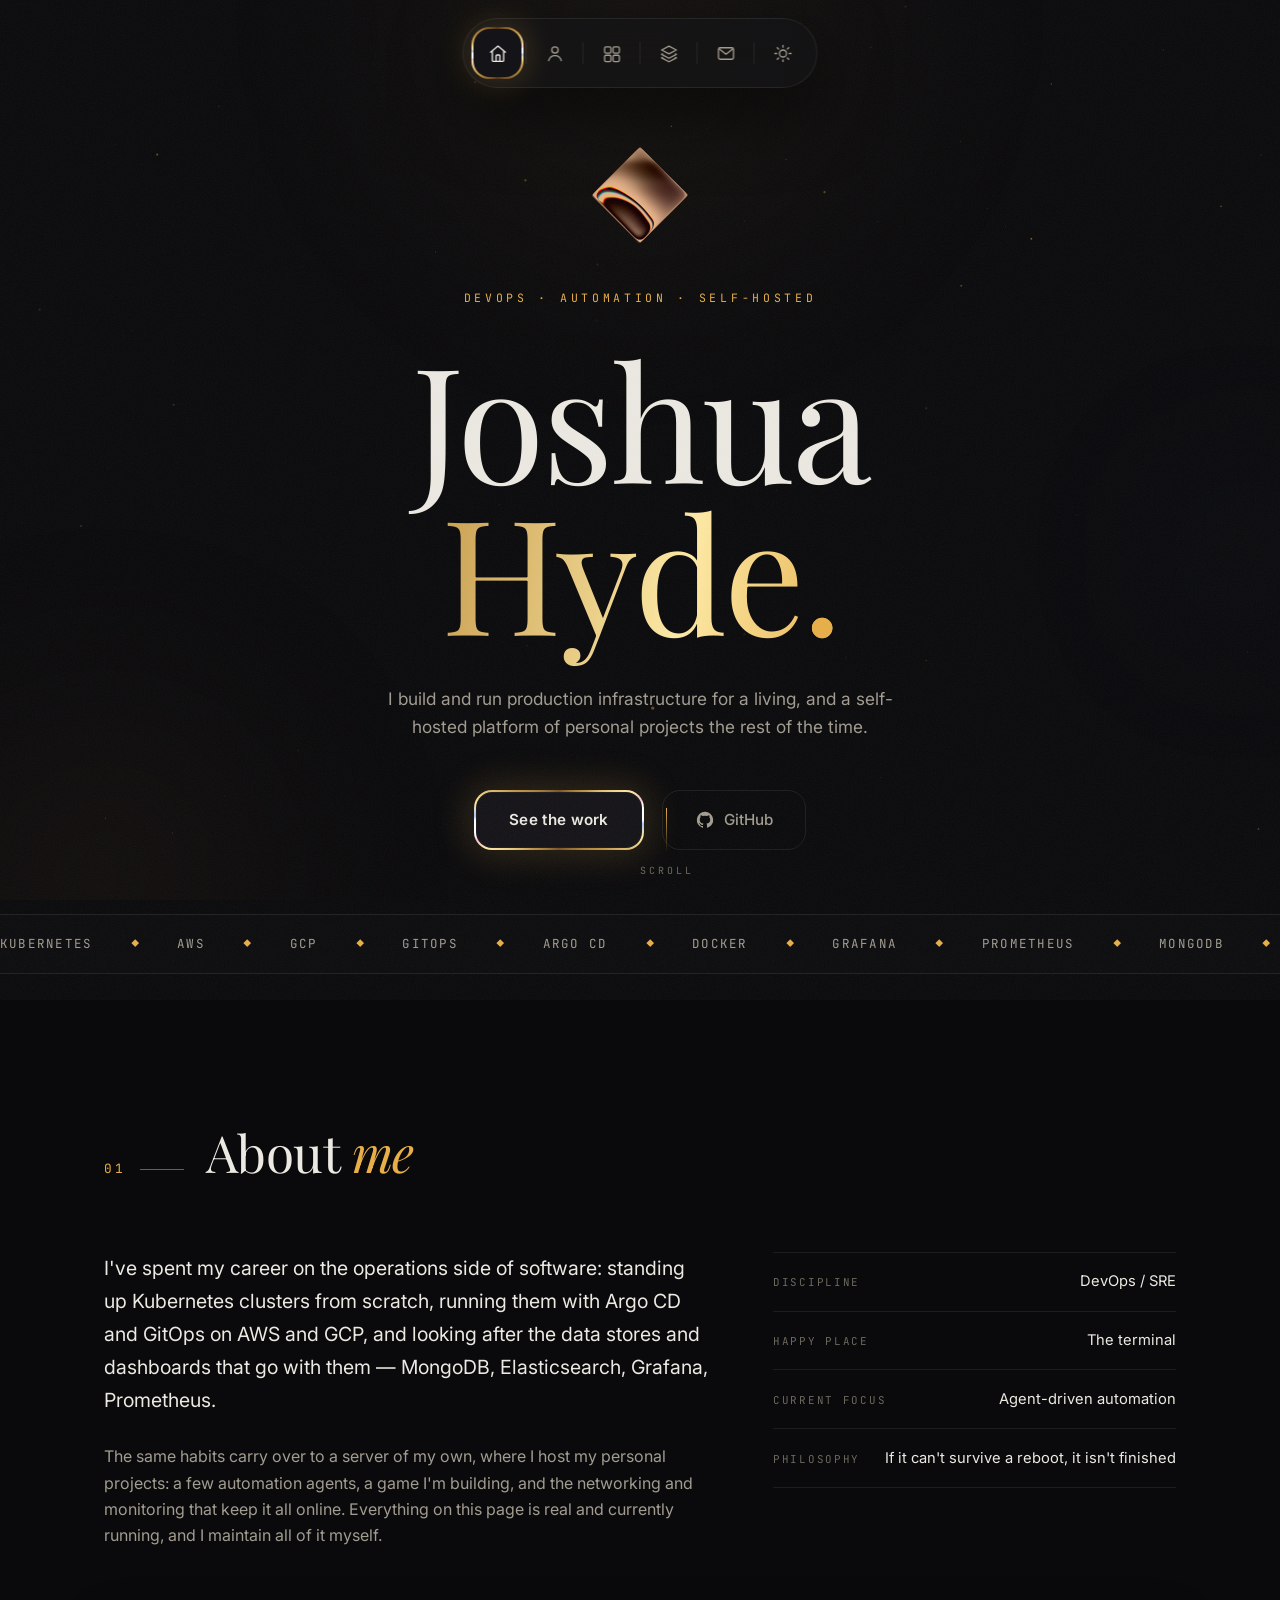
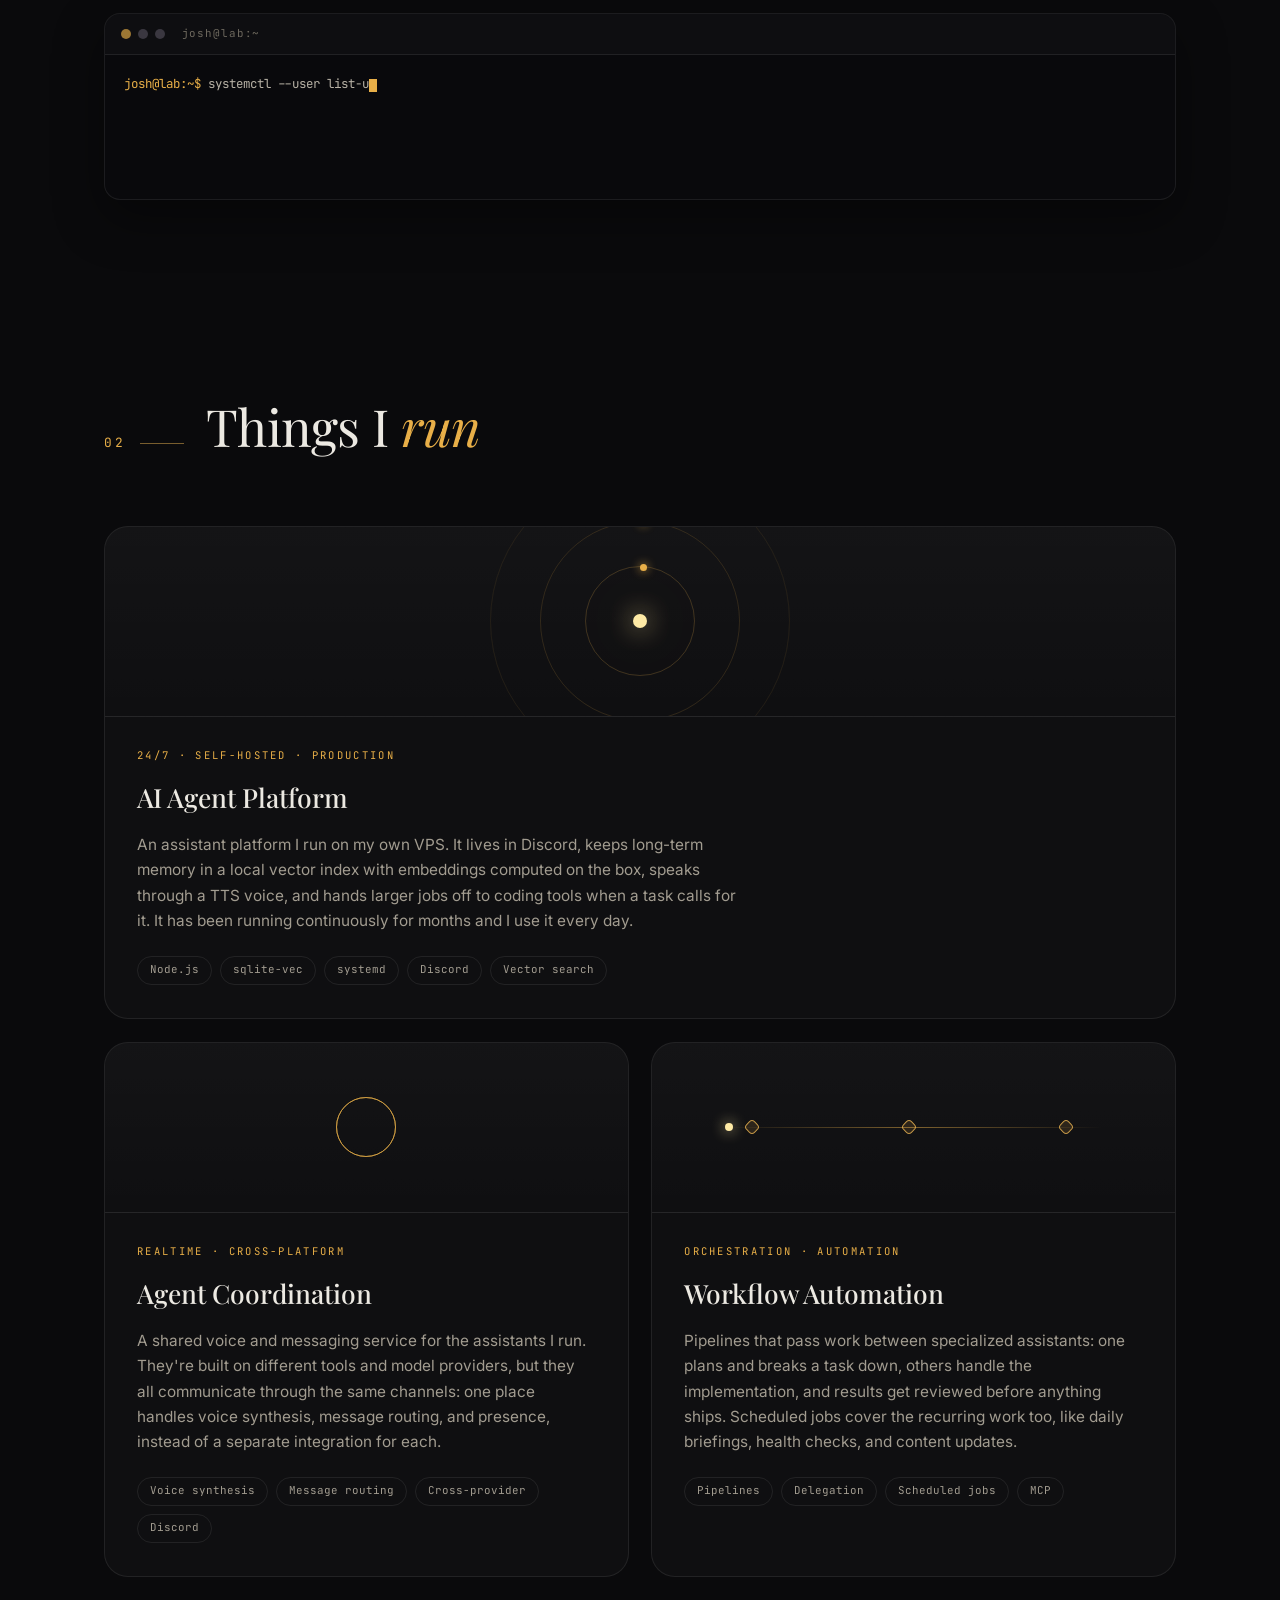
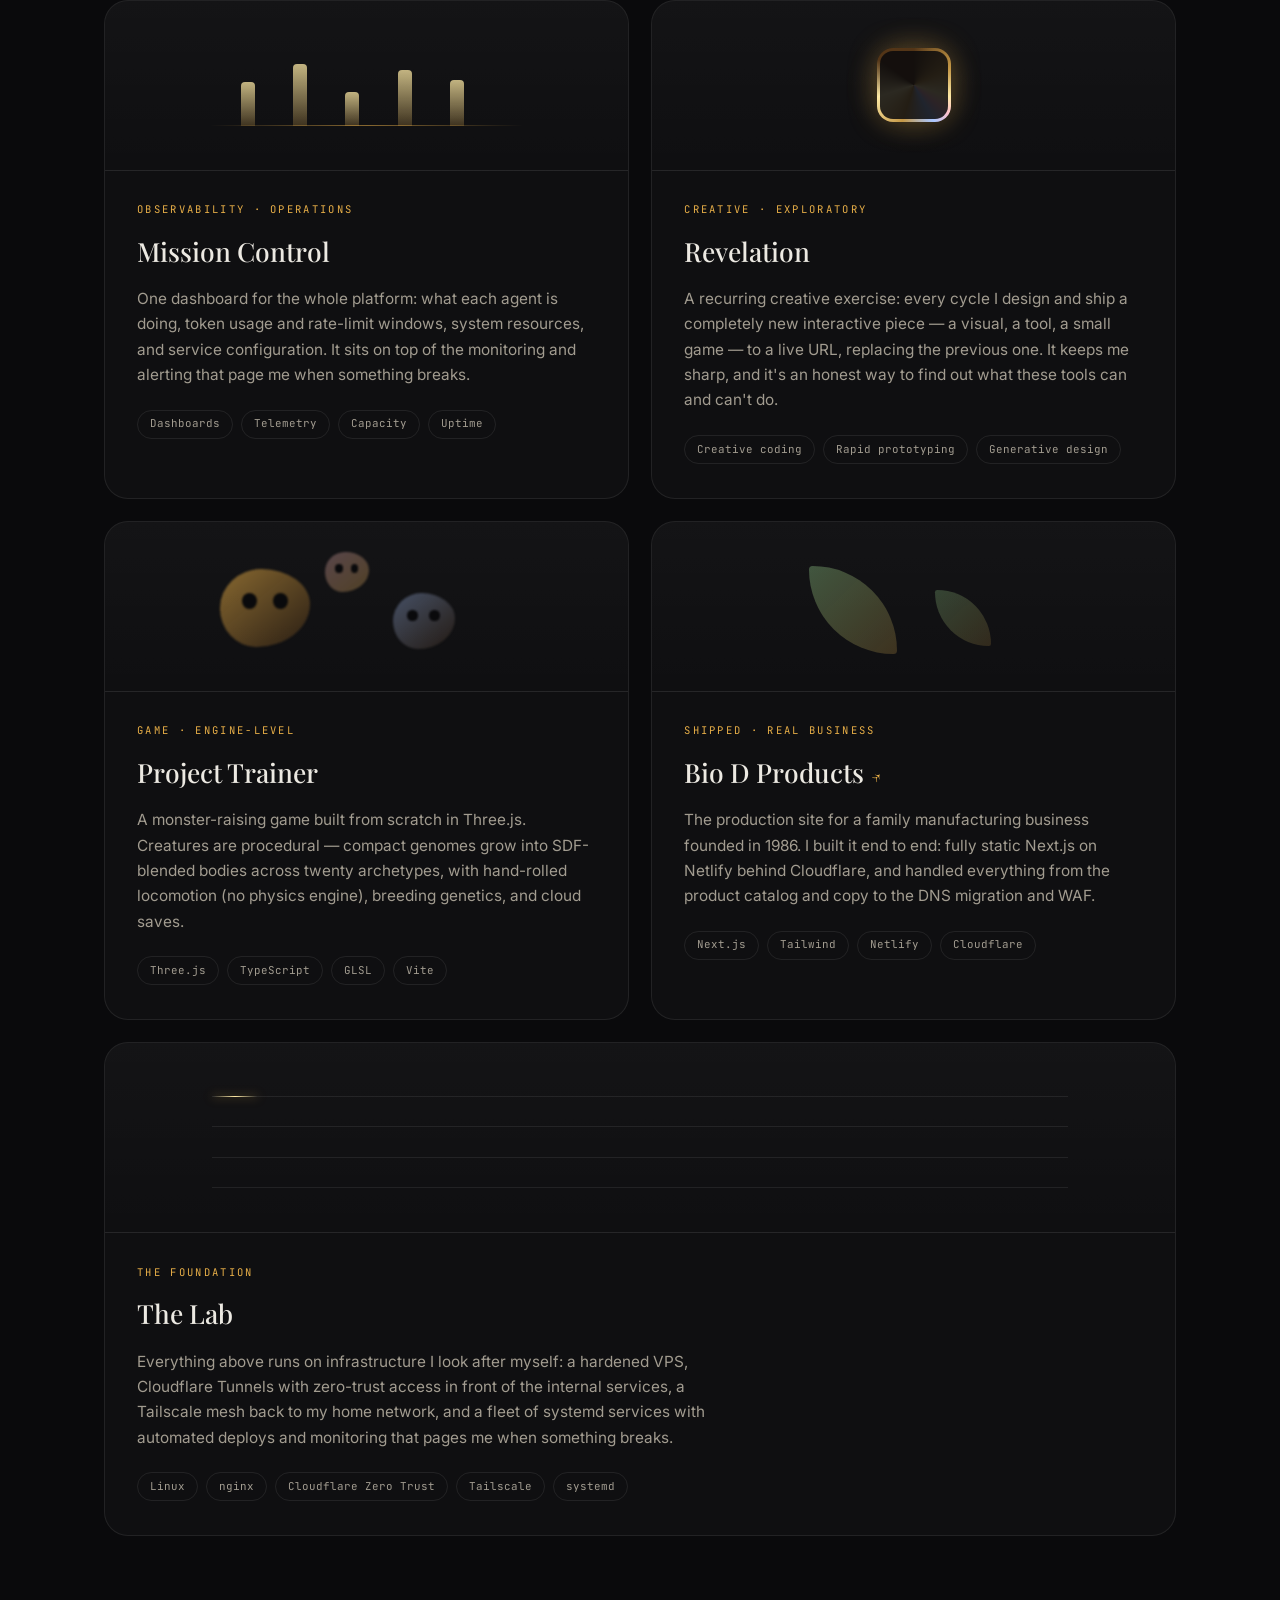
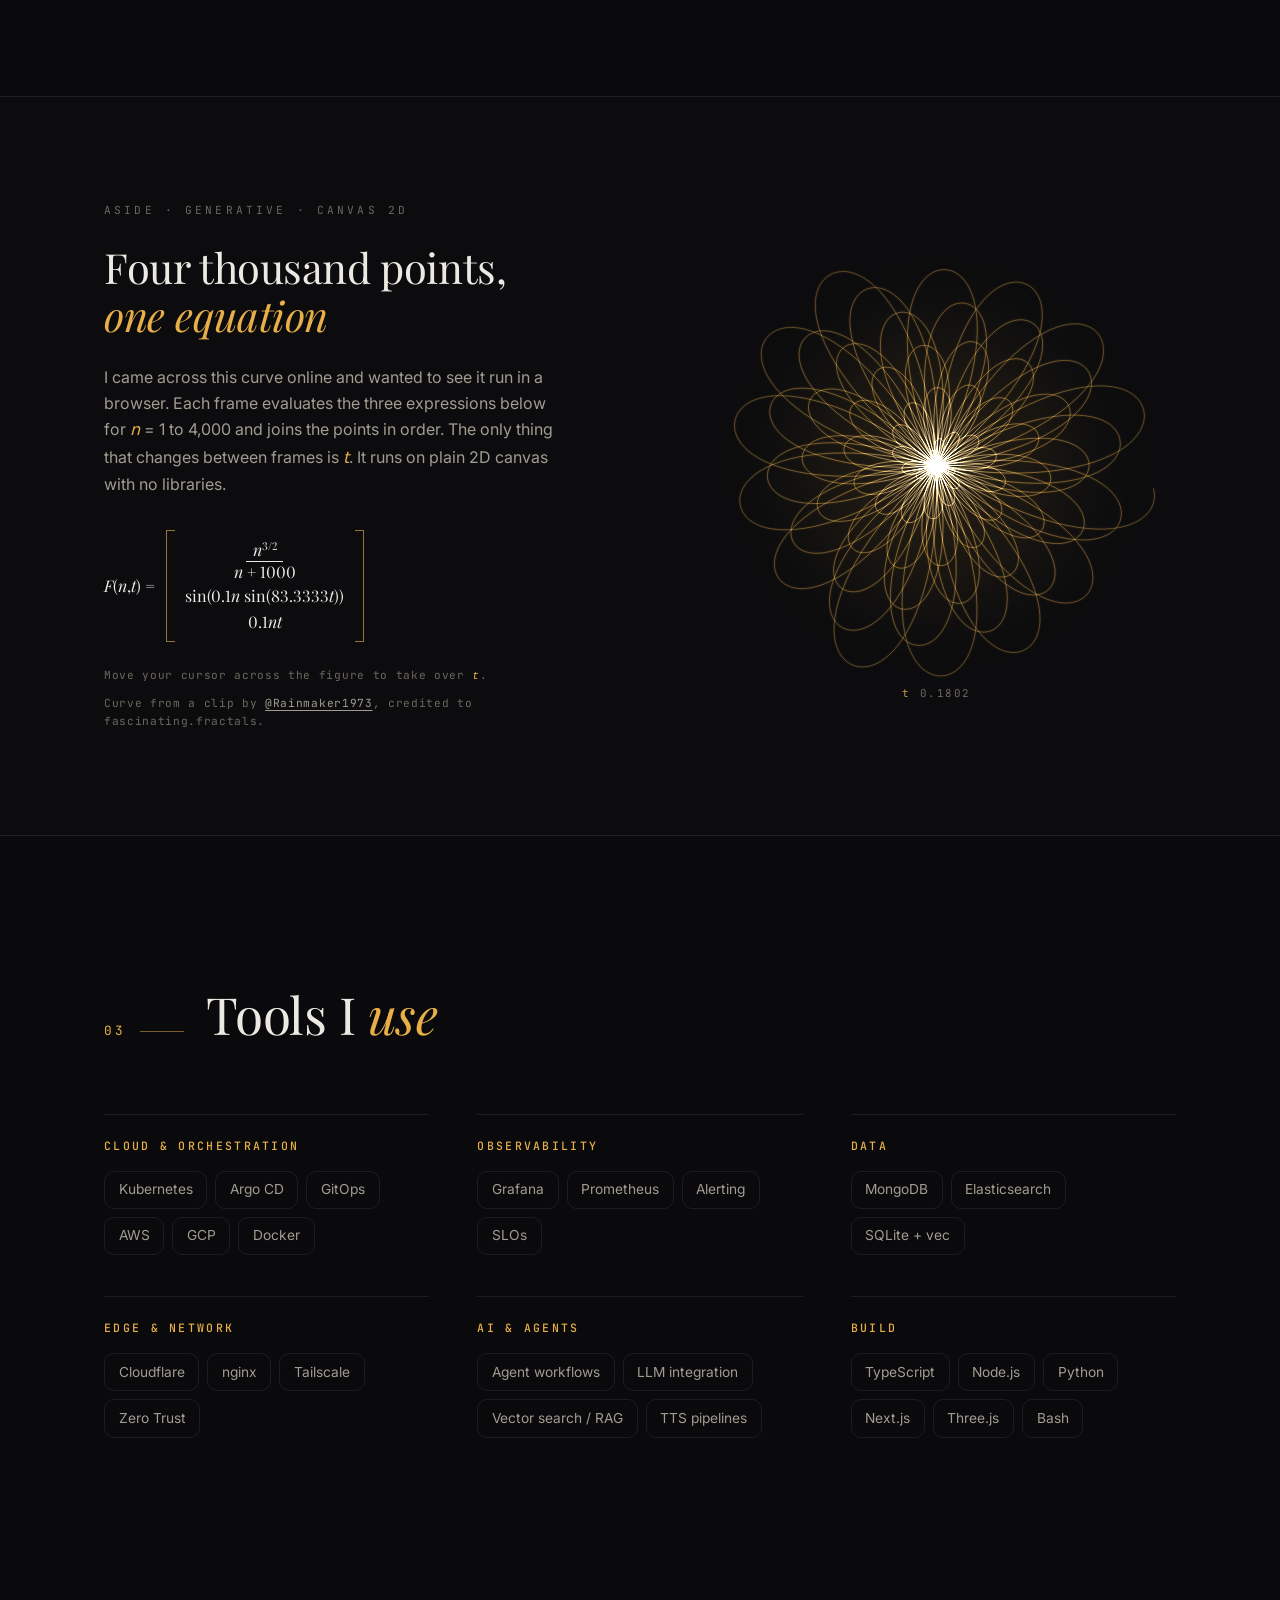
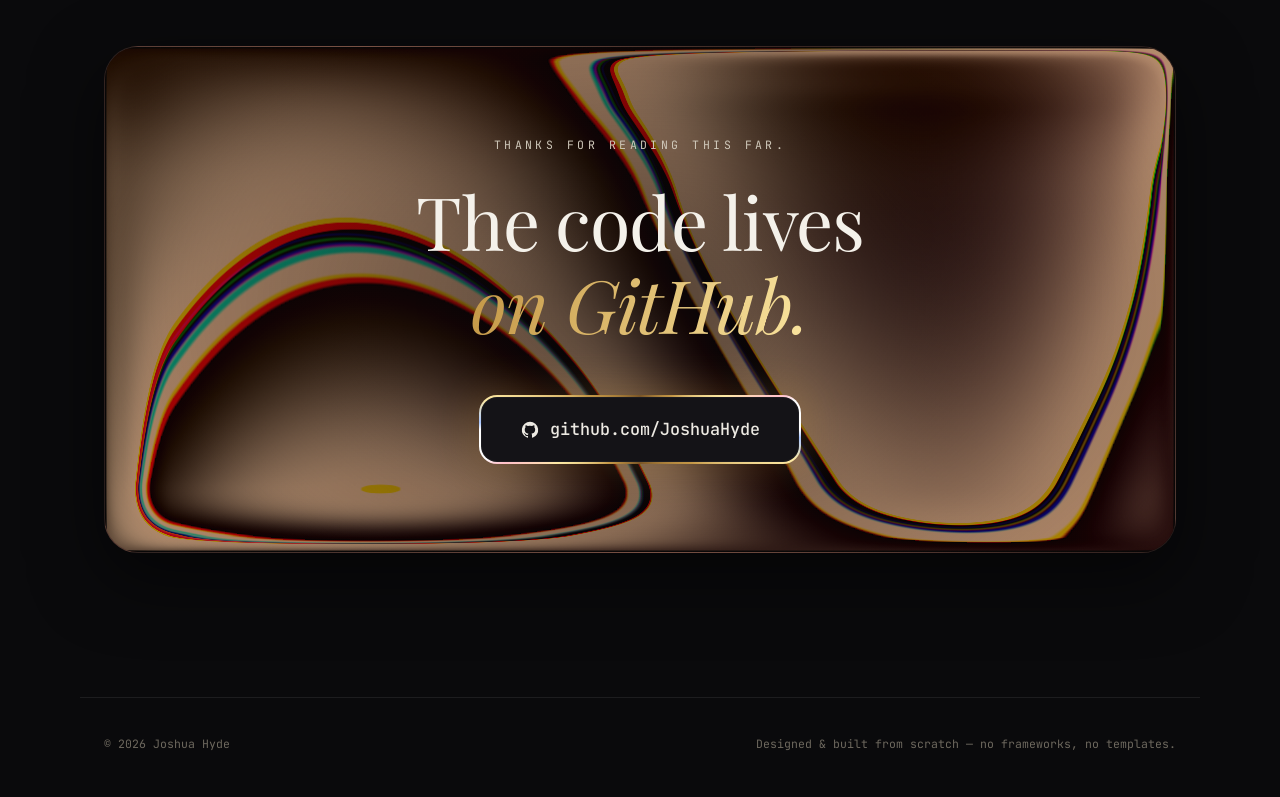
==== commit 9f522fbc: "Add spiral interlude: a 4,000-point parametric curve on canvas" ====
--- a/index.html
+++ b/index.html
@@ -270,6 +270,37 @@
       </div>
     </section>
 
+    <!-- Spiral interlude -->
+    <div class="spiral-band" id="spiral">
+      <div class="spiral-inner">
+        <div class="spiral-copy">
+          <p class="spiral-overline reveal">Aside · Generative · Canvas 2D</p>
+          <h2 class="spiral-title reveal" data-i="1">Four thousand points,<br><em>one equation</em></h2>
+          <p class="spiral-desc reveal" data-i="2">I came across this curve online and wanted to see it run
+            in a browser. Each frame evaluates the three expressions below for <i>n</i> = 1 to 4,000 and joins
+            the points in order. The only thing that changes between frames is <i>t</i>. It runs on plain 2D
+            canvas with no libraries.</p>
+          <div class="spiral-formula reveal" data-i="3" role="img"
+               aria-label="F of n and t equals the column vector: n to the three halves over n plus one thousand; sine of point one n times sine of 83.3333 t; point one n t.">
+            <span class="f-lhs"><i>F</i>(<i>n</i>,<i>t</i>) =</span>
+            <span class="f-vec">
+              <span class="f-row"><span class="f-frac"><span class="f-num"><i>n</i><sup>3/2</sup></span><span class="f-den"><i>n</i> + 1000</span></span></span>
+              <span class="f-row">sin(0.1<i>n</i> sin(83.3333<i>t</i>))</span>
+              <span class="f-row">0.1<i>n</i><i>t</i></span>
+            </span>
+          </div>
+          <p class="spiral-hint reveal" data-i="4">Move your cursor across the figure to take over <i>t</i>.</p>
+          <p class="spiral-credit reveal" data-i="4">Curve from a clip by
+            <a href="https://x.com/Rainmaker1973/status/2078547852322549868" target="_blank" rel="noopener">@Rainmaker1973</a>,
+            credited to fascinating.fractals.</p>
+        </div>
+        <div class="spiral-stage reveal" data-i="2">
+          <canvas id="spiral-fig" aria-hidden="true"></canvas>
+          <p class="spiral-readout" aria-hidden="true"><span>t</span> <span id="spiral-t">0.1800</span></p>
+        </div>
+      </div>
+    </div>
+
     <!-- Stack -->
     <section class="section" id="stack">
       <div class="section-head reveal">
--- a/styles.css
+++ b/styles.css
@@ -1125,6 +1125,151 @@
   transform: translateY(-2px);
 }
 
+/* ---------- spiral interlude ---------- */
+
+.spiral-band {
+  position: relative;
+  z-index: 1;
+  margin-top: 7rem;
+  border-top: 1px solid var(--line);
+  border-bottom: 1px solid var(--line);
+  background: rgba(255, 255, 255, 0.012);
+}
+[data-theme="light"] .spiral-band { background: rgba(25, 21, 17, 0.02); }
+
+.spiral-inner {
+  max-width: 1120px;
+  margin: 0 auto;
+  padding: 6.5rem 24px;
+  display: grid;
+  grid-template-columns: 1fr 0.92fr;
+  gap: 4.5rem;
+  align-items: center;
+}
+
+.spiral-overline {
+  font-family: var(--font-mono);
+  font-size: 0.7rem;
+  letter-spacing: 0.28em;
+  text-transform: uppercase;
+  color: var(--text-faint);
+  margin-bottom: 1.5rem;
+}
+
+.spiral-title {
+  font-family: var(--font-display);
+  font-weight: 400;
+  font-size: clamp(1.8rem, 3.6vw, 2.6rem);
+  line-height: 1.16;
+  letter-spacing: -0.01em;
+  margin-bottom: 1.5rem;
+}
+.spiral-title em { font-style: italic; font-weight: 400; color: var(--gold); }
+
+.spiral-desc { color: var(--text-dim); max-width: 46ch; }
+.spiral-desc i, .spiral-hint i { font-style: italic; color: var(--gold); }
+
+.spiral-formula {
+  display: flex;
+  align-items: center;
+  flex-wrap: wrap;
+  gap: 0.7rem;
+  margin: 2rem 0 1.5rem;
+  font-family: var(--font-display);
+  font-size: clamp(0.8rem, 1.35vw, 1rem);
+  line-height: 1.3;
+  color: var(--text);
+  /* Playfair defaults to oldstyle figures, which read as "1ooo" in an equation */
+  font-variant-numeric: lining-nums;
+  font-feature-settings: "lnum" 1;
+}
+.spiral-formula i { font-style: italic; }
+.f-lhs { white-space: nowrap; }
+
+.f-vec {
+  position: relative;
+  display: flex;
+  flex-direction: column;
+  align-items: center;
+  gap: 0.3rem;
+  padding: 0.6rem 1.2rem;
+}
+.f-vec::before, .f-vec::after {
+  content: "";
+  position: absolute;
+  top: 0;
+  bottom: 0;
+  width: 8px;
+  border-top: 1px solid var(--gold-warm);
+  border-bottom: 1px solid var(--gold-warm);
+  opacity: 0.75;
+}
+.f-vec::before { left: 0; border-left: 1px solid var(--gold-warm); }
+.f-vec::after { right: 0; border-right: 1px solid var(--gold-warm); }
+.f-row { white-space: nowrap; }
+.f-row sup { font-size: 0.68em; }
+
+.f-frac {
+  display: inline-flex;
+  flex-direction: column;
+  align-items: center;
+  line-height: 1.2;
+}
+.f-num { padding: 0 0.4rem 0.05rem; border-bottom: 1px solid currentColor; }
+.f-den { padding: 0.05rem 0.4rem 0; }
+
+.spiral-hint, .spiral-credit {
+  font-family: var(--font-mono);
+  font-size: 0.7rem;
+  letter-spacing: 0.06em;
+  color: var(--text-faint);
+}
+.spiral-hint { margin-bottom: 0.5rem; }
+.spiral-credit a { color: var(--text-dim); text-decoration: underline; text-underline-offset: 3px; }
+.spiral-credit a:hover { color: var(--gold); }
+@media (pointer: coarse) { .spiral-hint { display: none; } }
+
+.spiral-stage {
+  position: relative;
+  width: 100%;
+  max-width: 520px;
+  margin: 0 auto;
+  aspect-ratio: 1;
+}
+.spiral-stage::before {
+  content: "";
+  position: absolute;
+  inset: 4%;
+  border-radius: 50%;
+  background: radial-gradient(circle, rgba(232, 175, 72, 0.13), transparent 62%);
+  filter: blur(26px);
+  pointer-events: none;
+}
+[data-theme="light"] .spiral-stage::before {
+  background: radial-gradient(circle, rgba(163, 113, 29, 0.14), transparent 62%);
+}
+.spiral-stage canvas {
+  position: relative;
+  display: block;
+  width: 100%;
+  height: 100%;
+}
+.spiral-readout {
+  position: absolute;
+  left: 0;
+  right: 0;
+  bottom: 0.5%;
+  display: flex;
+  justify-content: center;
+  gap: 0.55rem;
+  font-family: var(--font-mono);
+  font-size: 0.68rem;
+  letter-spacing: 0.14em;
+  color: var(--text-faint);
+  pointer-events: none;
+}
+.spiral-readout span:first-child { color: var(--gold-warm); }
+
 /* ---------- contact ---------- */
 
 .section--contact {
@@ -1259,6 +1404,8 @@
   .about-grid { grid-template-columns: 1fr; gap: 2.6rem; }
   .cards { grid-template-columns: 1fr; }
   .stack-grid { grid-template-columns: 1fr 1fr; }
+  .spiral-inner { grid-template-columns: 1fr; gap: 3rem; }
+  .spiral-stage { order: -1; max-width: 420px; }
 }
 
 @media (max-width: 620px) {
@@ -1282,6 +1429,10 @@
   .hero-scroll { display: none; }
   .premium-banner { padding: 3.6rem 1.1rem; border-radius: 24px; }
   .footer { padding-bottom: 6.5rem; }
+  .spiral-band { margin-top: 5rem; }
+  .spiral-inner { padding: 4.5rem 24px; }
+  .spiral-formula { font-size: 0.78rem; gap: 0.5rem; }
+  .f-vec { padding: 0.5rem 0.8rem; }
 }
 
 @media (max-width: 380px) {
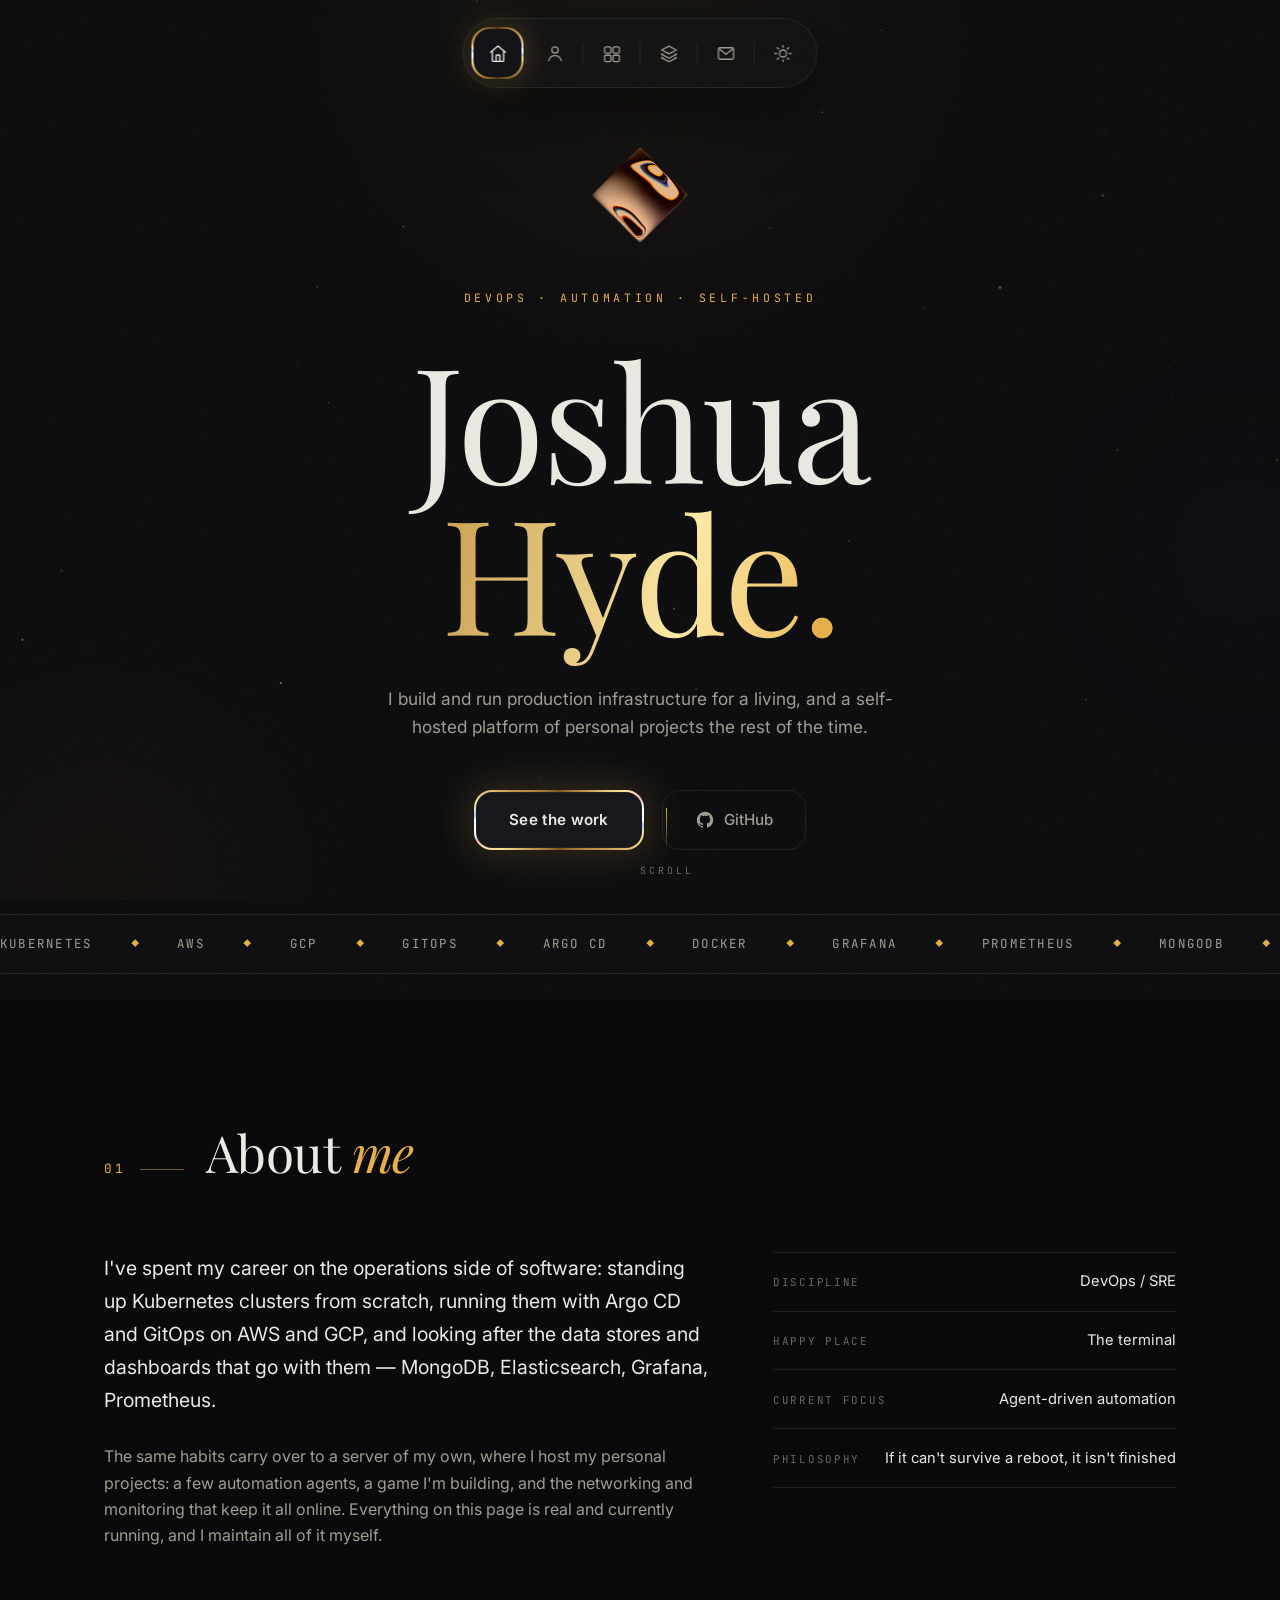
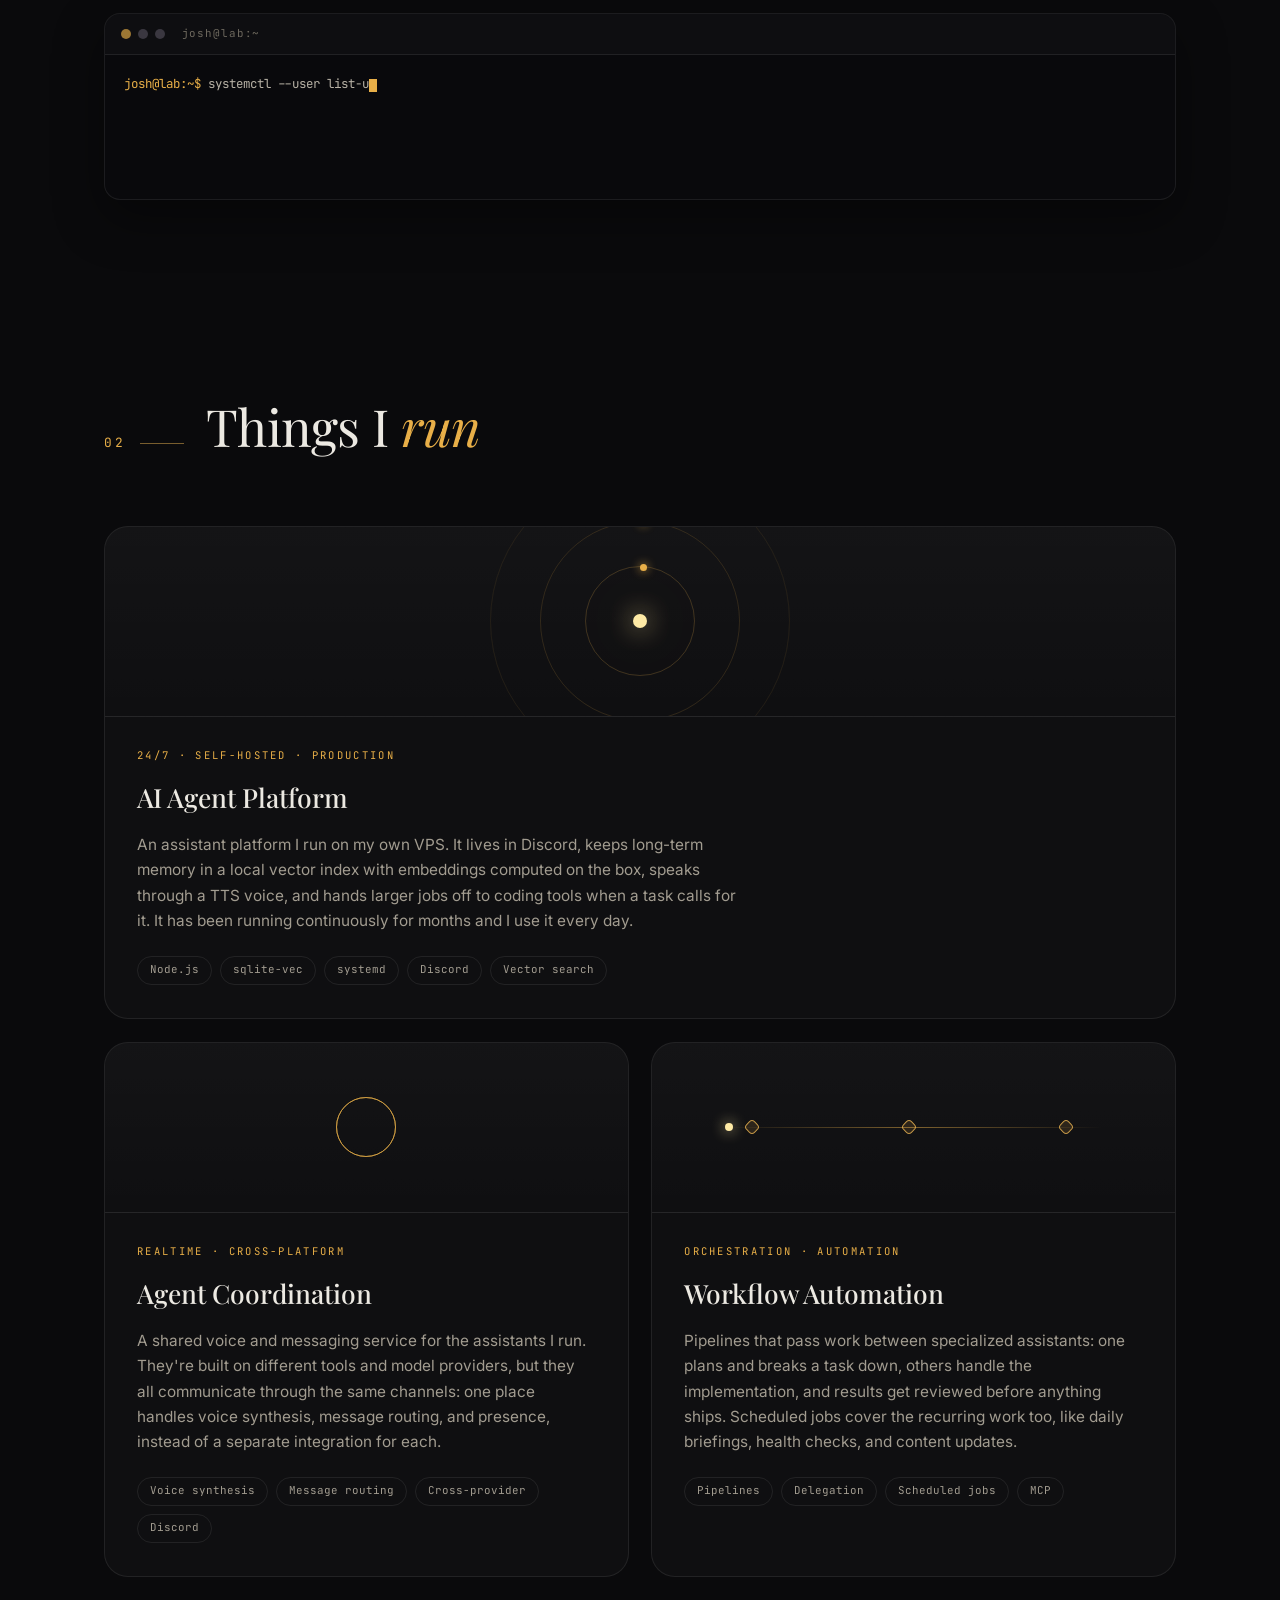
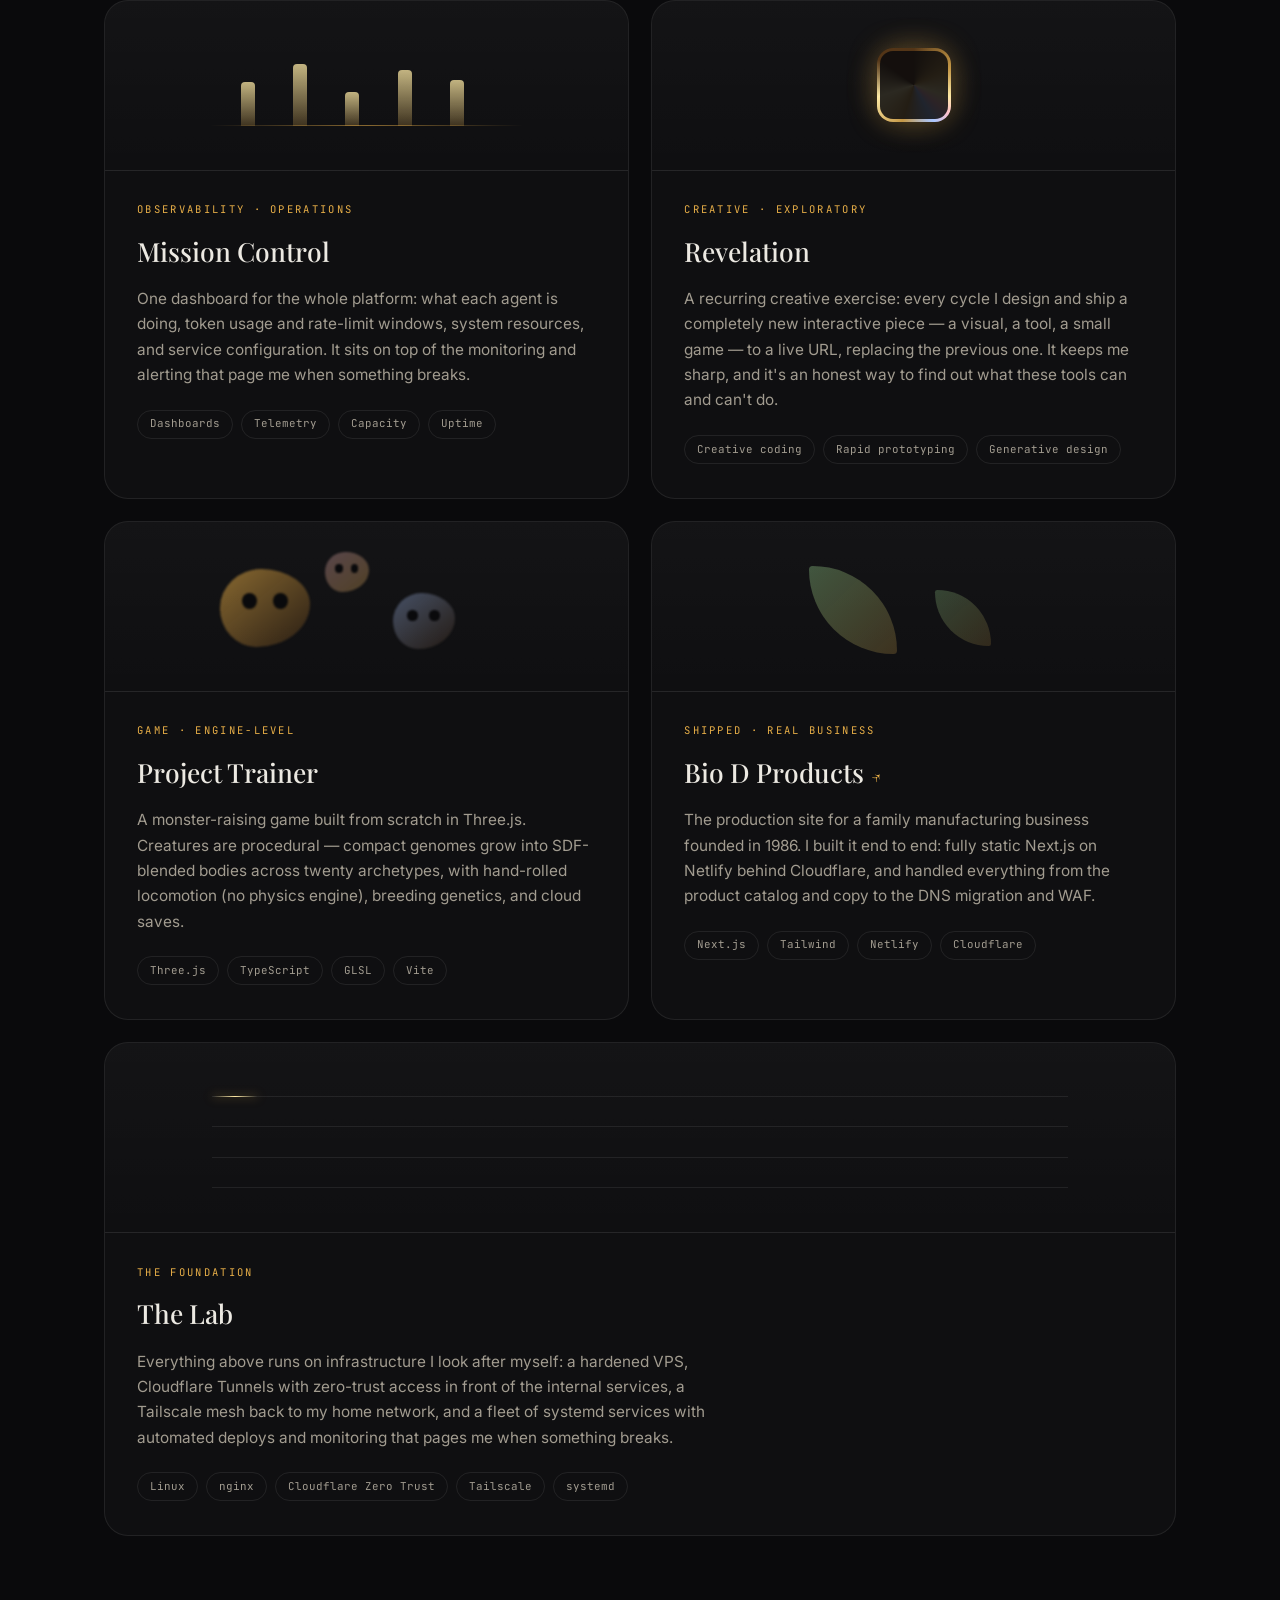
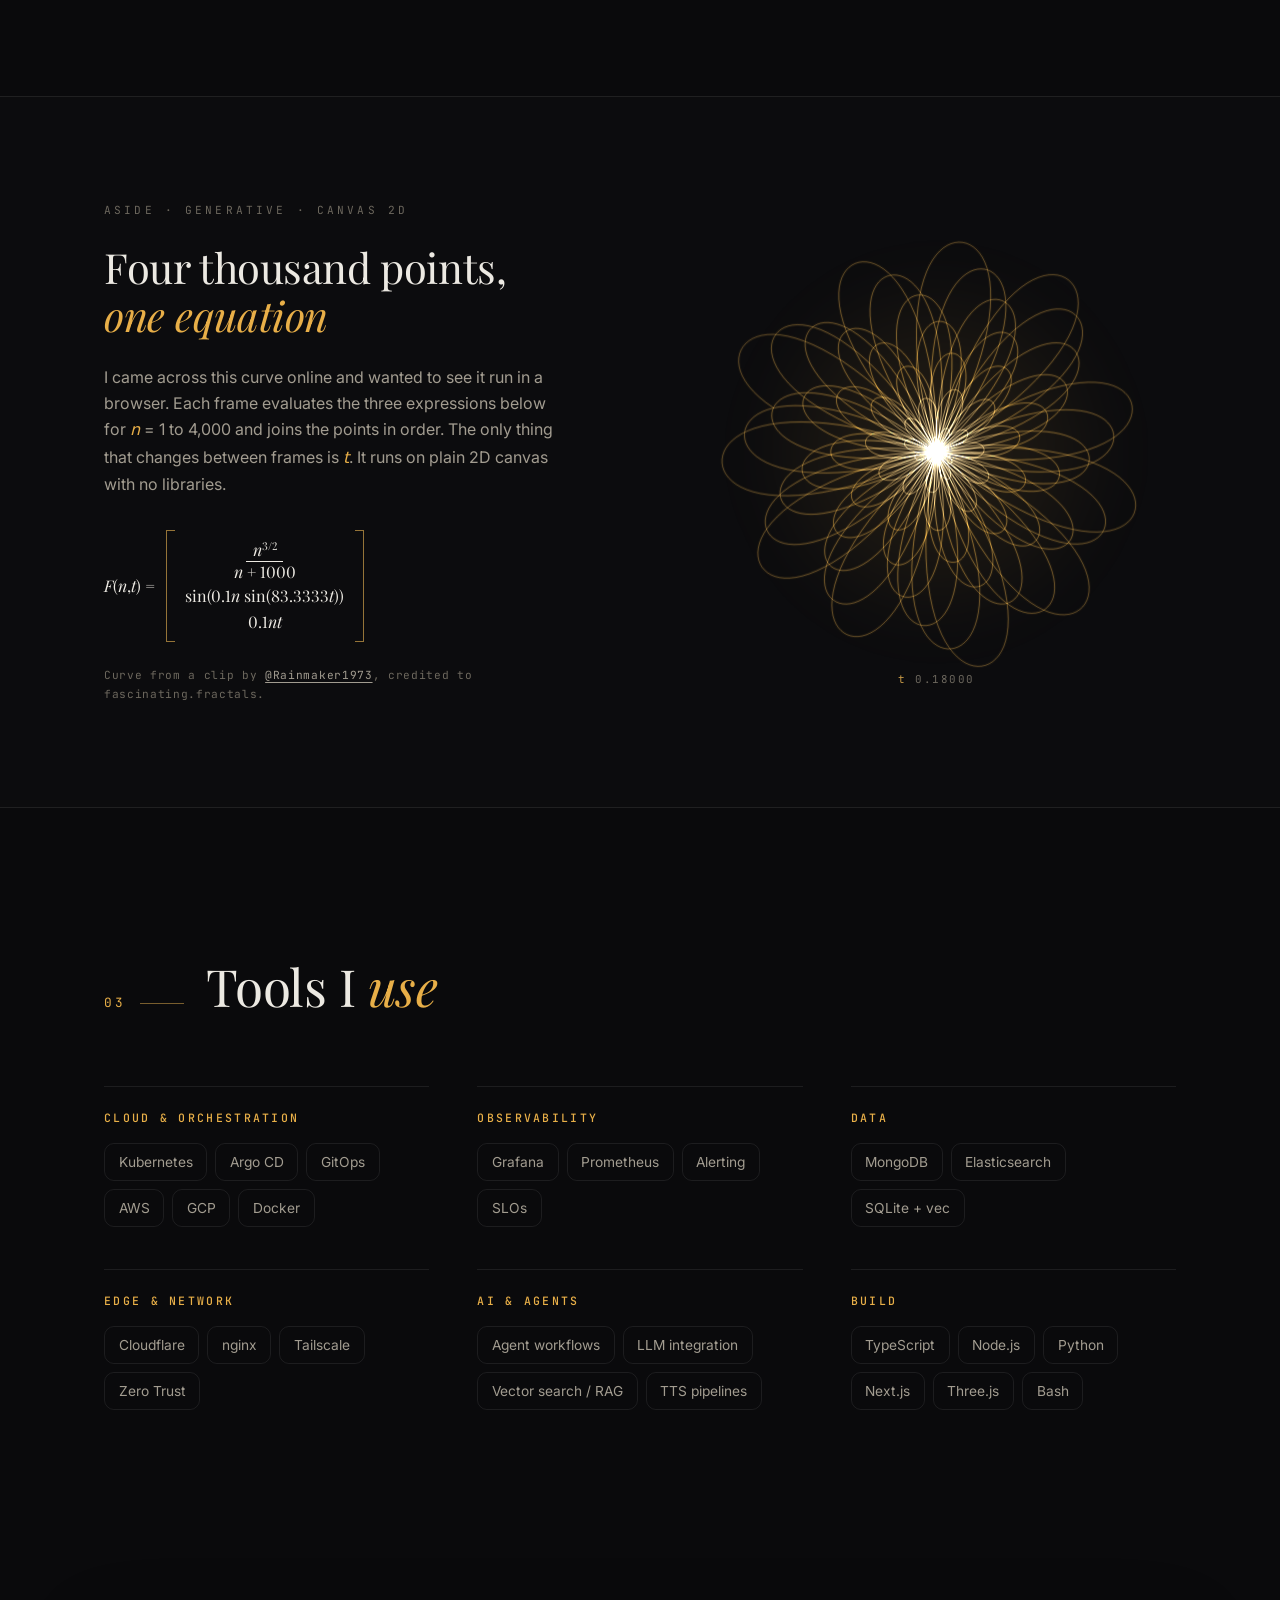
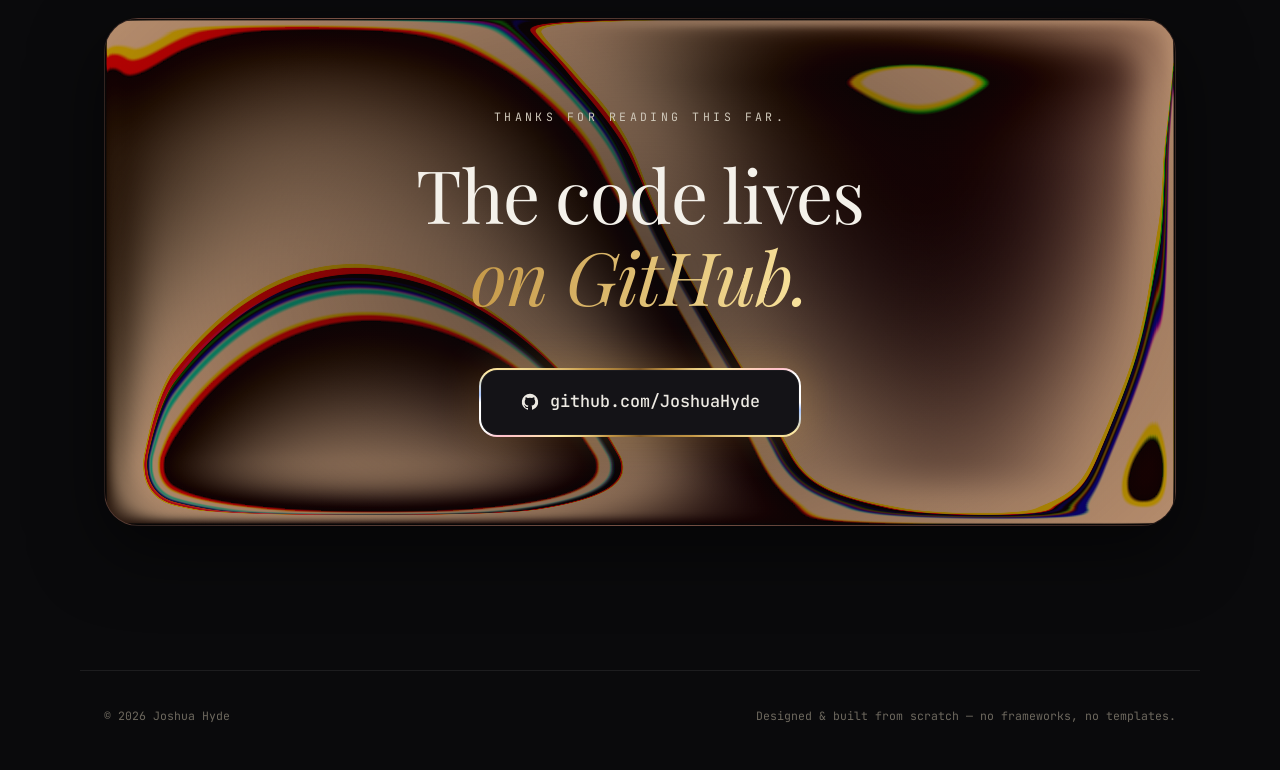
==== commit 29447cab: "Slow the spiral animation so it drifts instead of strobing" ====
--- a/index.html
+++ b/index.html
@@ -289,14 +289,13 @@
               <span class="f-row">0.1<i>n</i><i>t</i></span>
             </span>
           </div>
-          <p class="spiral-hint reveal" data-i="4">Move your cursor across the figure to take over <i>t</i>.</p>
           <p class="spiral-credit reveal" data-i="4">Curve from a clip by
             <a href="https://x.com/Rainmaker1973/status/2078547852322549868" target="_blank" rel="noopener">@Rainmaker1973</a>,
             credited to fascinating.fractals.</p>
         </div>
         <div class="spiral-stage reveal" data-i="2">
           <canvas id="spiral-fig" aria-hidden="true"></canvas>
-          <p class="spiral-readout" aria-hidden="true"><span>t</span> <span id="spiral-t">0.1800</span></p>
+          <p class="spiral-readout" aria-hidden="true"><span>t</span> <span id="spiral-t">0.18000</span></p>
         </div>
       </div>
     </div>
--- a/styles.css
+++ b/styles.css
@@ -1167,7 +1167,7 @@
 .spiral-title em { font-style: italic; font-weight: 400; color: var(--gold); }
 
 .spiral-desc { color: var(--text-dim); max-width: 46ch; }
-.spiral-desc i, .spiral-hint i { font-style: italic; color: var(--gold); }
+.spiral-desc i { font-style: italic; color: var(--gold); }
 
 .spiral-formula {
   display: flex;
@@ -1218,16 +1218,14 @@
 .f-num { padding: 0 0.4rem 0.05rem; border-bottom: 1px solid currentColor; }
 .f-den { padding: 0.05rem 0.4rem 0; }
 
-.spiral-hint, .spiral-credit {
+.spiral-credit {
   font-family: var(--font-mono);
   font-size: 0.7rem;
   letter-spacing: 0.06em;
   color: var(--text-faint);
 }
-.spiral-hint { margin-bottom: 0.5rem; }
 .spiral-credit a { color: var(--text-dim); text-decoration: underline; text-underline-offset: 3px; }
 .spiral-credit a:hover { color: var(--gold); }
-@media (pointer: coarse) { .spiral-hint { display: none; } }
 
 .spiral-stage {
   position: relative;
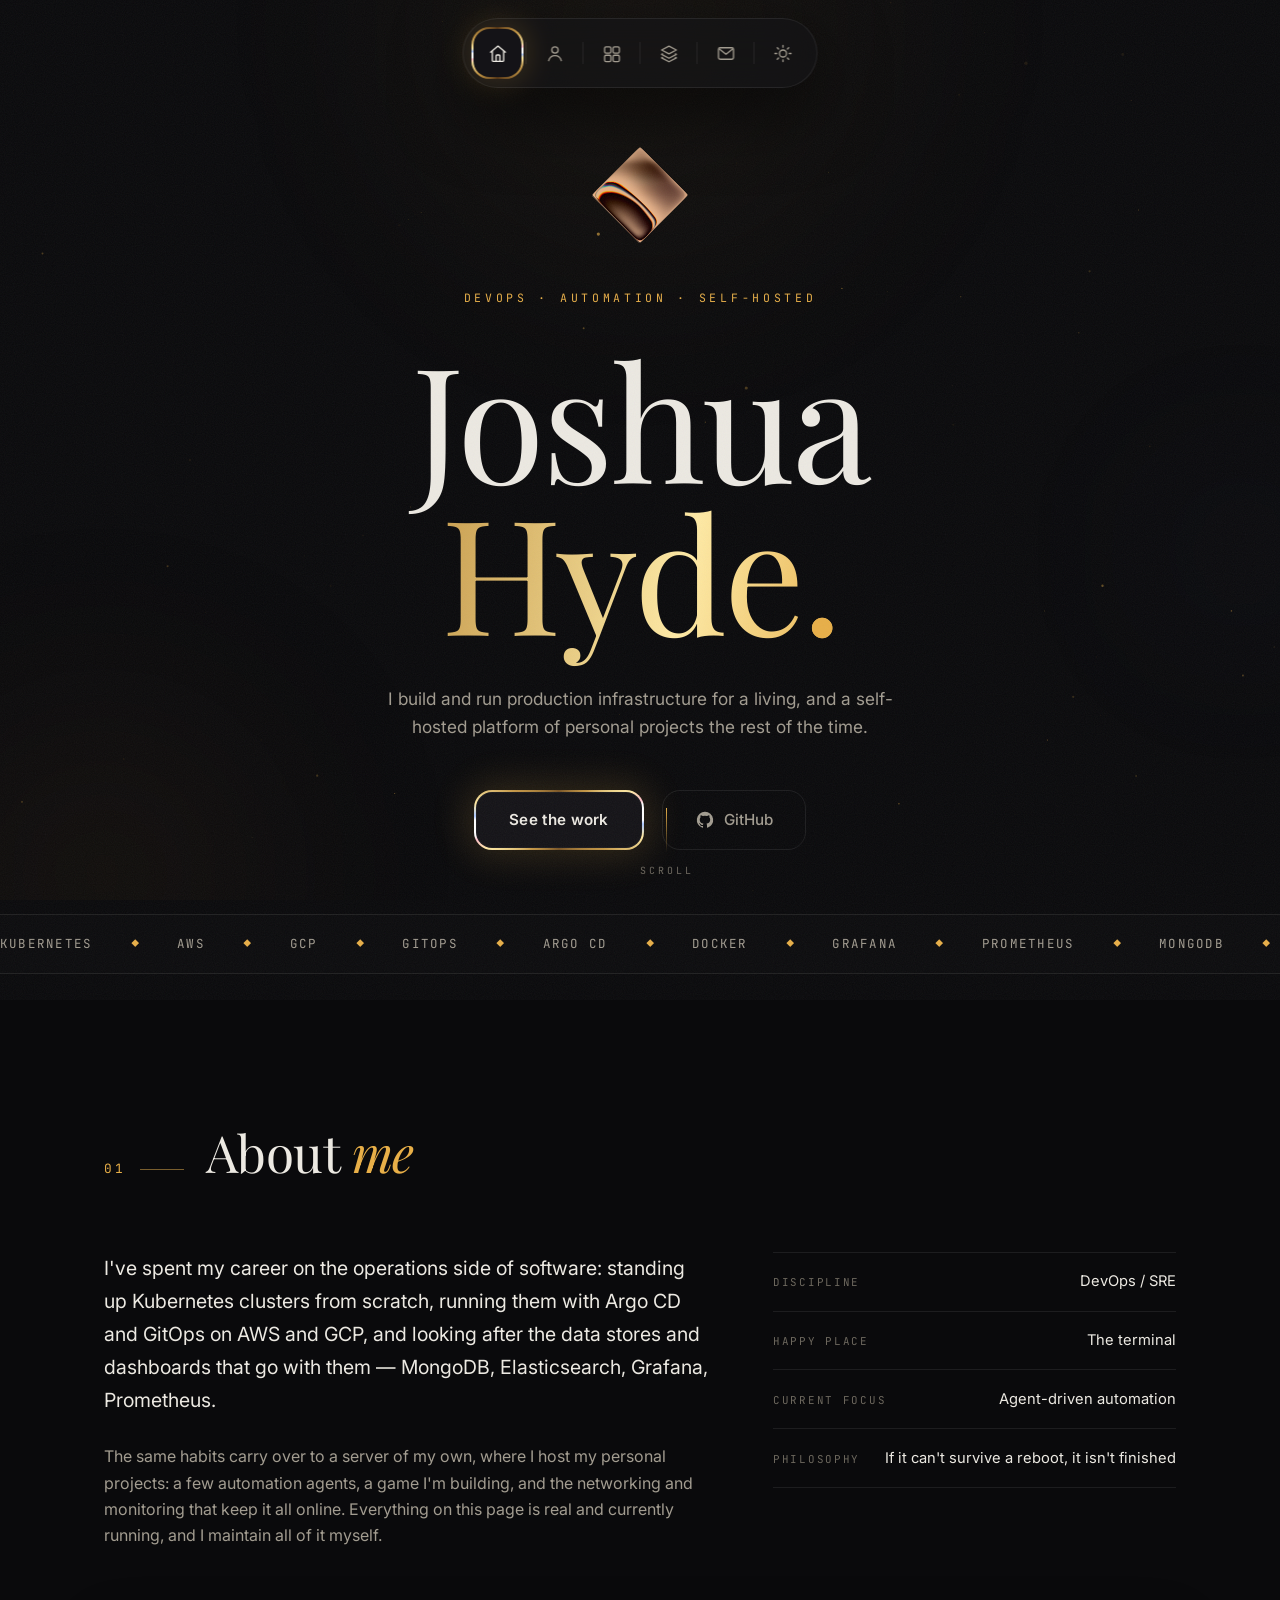
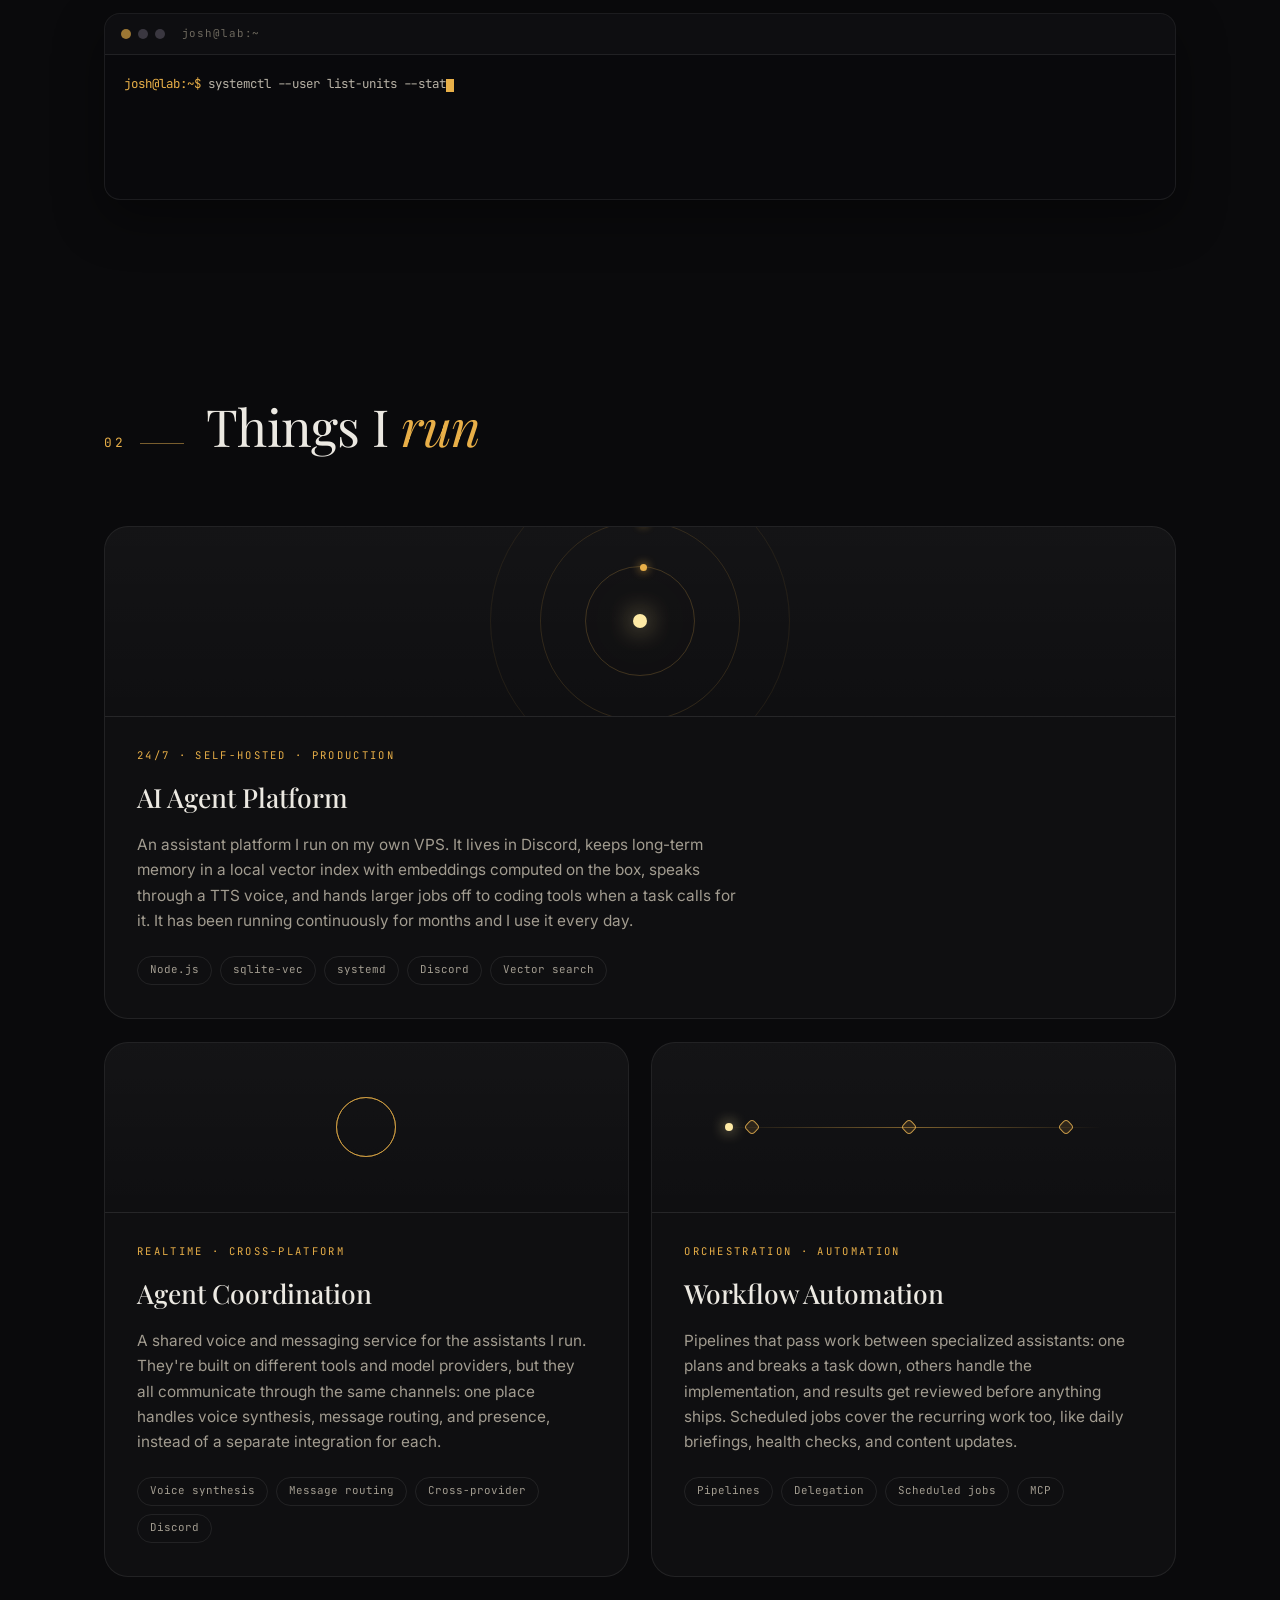
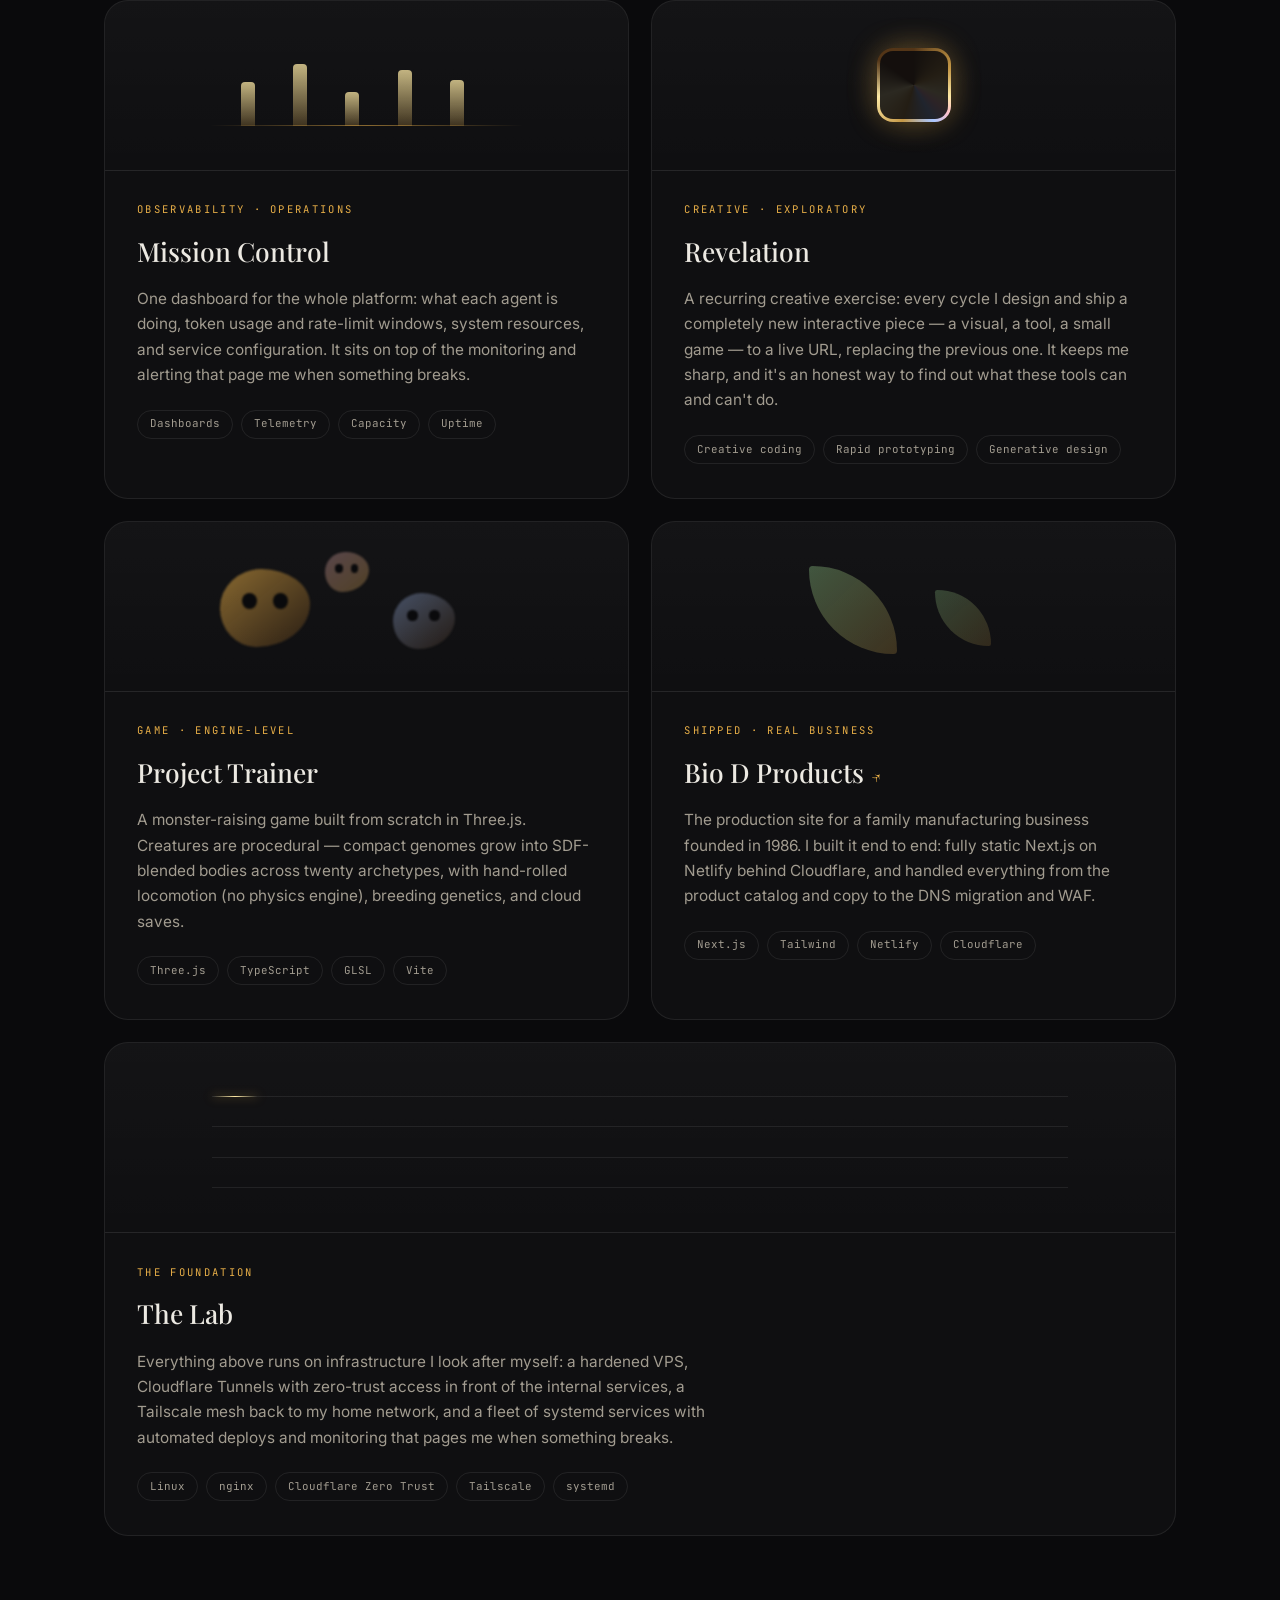
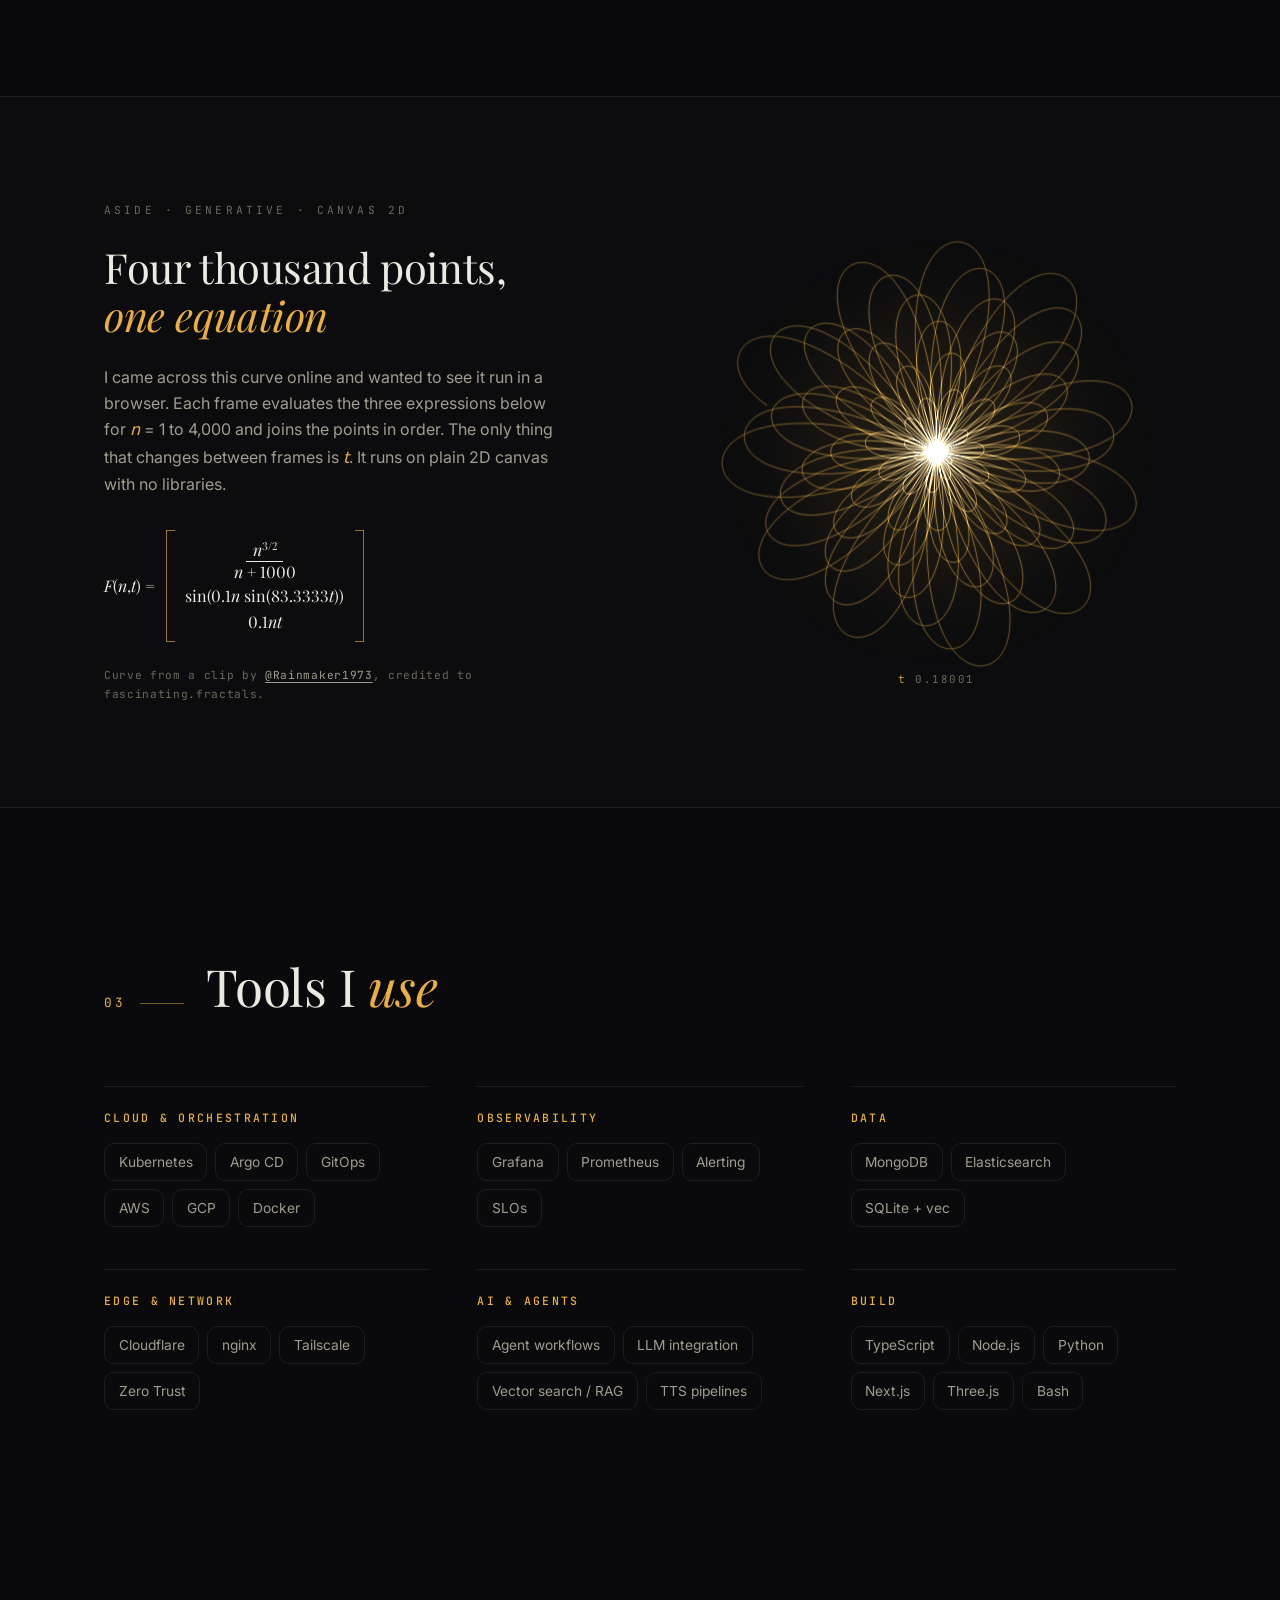
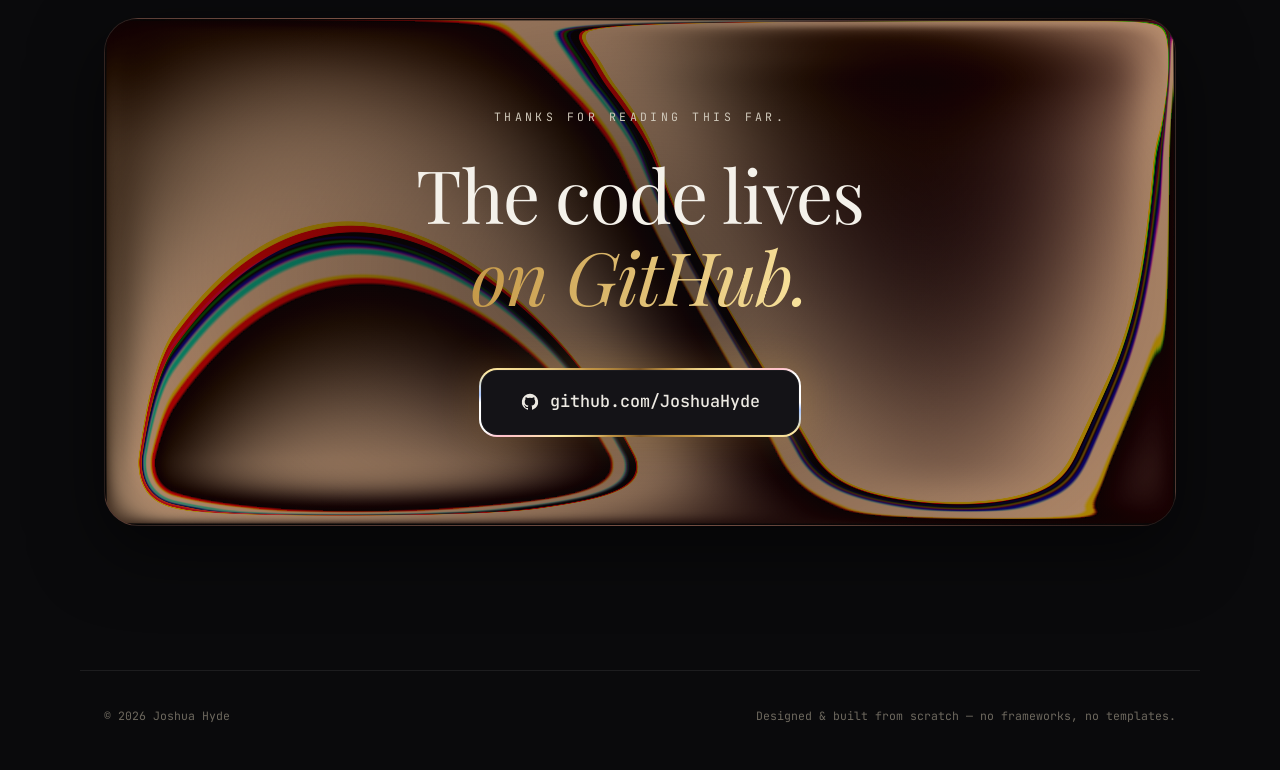
==== commit 07d6158d: "SEO: add robots.txt, sitemap.xml, canonical, Person JSON-LD; fix terminal aria; defer app.js" ====
--- a/index.html
+++ b/index.html
@@ -13,6 +13,8 @@
   <meta name="twitter:card" content="summary_large_image">
   <meta name="theme-color" content="#0a0a0c">
   <link rel="icon" type="image/svg+xml" href="favicon.svg">
+  <link rel="canonical" href="https://joshuahyde.github.io/">
+  <script type="application/ld+json">{"@context":"https://schema.org","@type":"Person","name":"Joshua Hyde","jobTitle":"DevOps Engineer","url":"https://joshuahyde.github.io/","image":"https://joshuahyde.github.io/og.jpg","sameAs":["https://github.com/JoshuaHyde"]}</script>
   <link rel="preconnect" href="https://fonts.googleapis.com">
   <link rel="preconnect" href="https://fonts.gstatic.com" crossorigin>
   <link href="https://fonts.googleapis.com/css2?family=Playfair+Display:ital,wght@0,400;0,500;1,400;1,500&family=Inter:wght@400;500;600&family=JetBrains+Mono:wght@400;500&display=swap" rel="stylesheet">
@@ -136,7 +138,7 @@
           <span class="term-dot"></span><span class="term-dot"></span><span class="term-dot"></span>
           <span class="term-title">josh@lab:~</span>
         </div>
-        <pre class="term-body" id="term-body" aria-label="Terminal showing services running on my lab server"></pre>
+        <pre class="term-body" id="term-body" role="img" aria-label="Terminal showing services running on my lab server"></pre>
       </div>
     </section>
 
@@ -363,6 +365,6 @@
     <p class="footer-note">Designed &amp; built from scratch — no frameworks, no templates.</p>
   </footer>
 
-  <script src="app.js"></script>
+  <script src="app.js" defer></script>
 </body>
 </html>
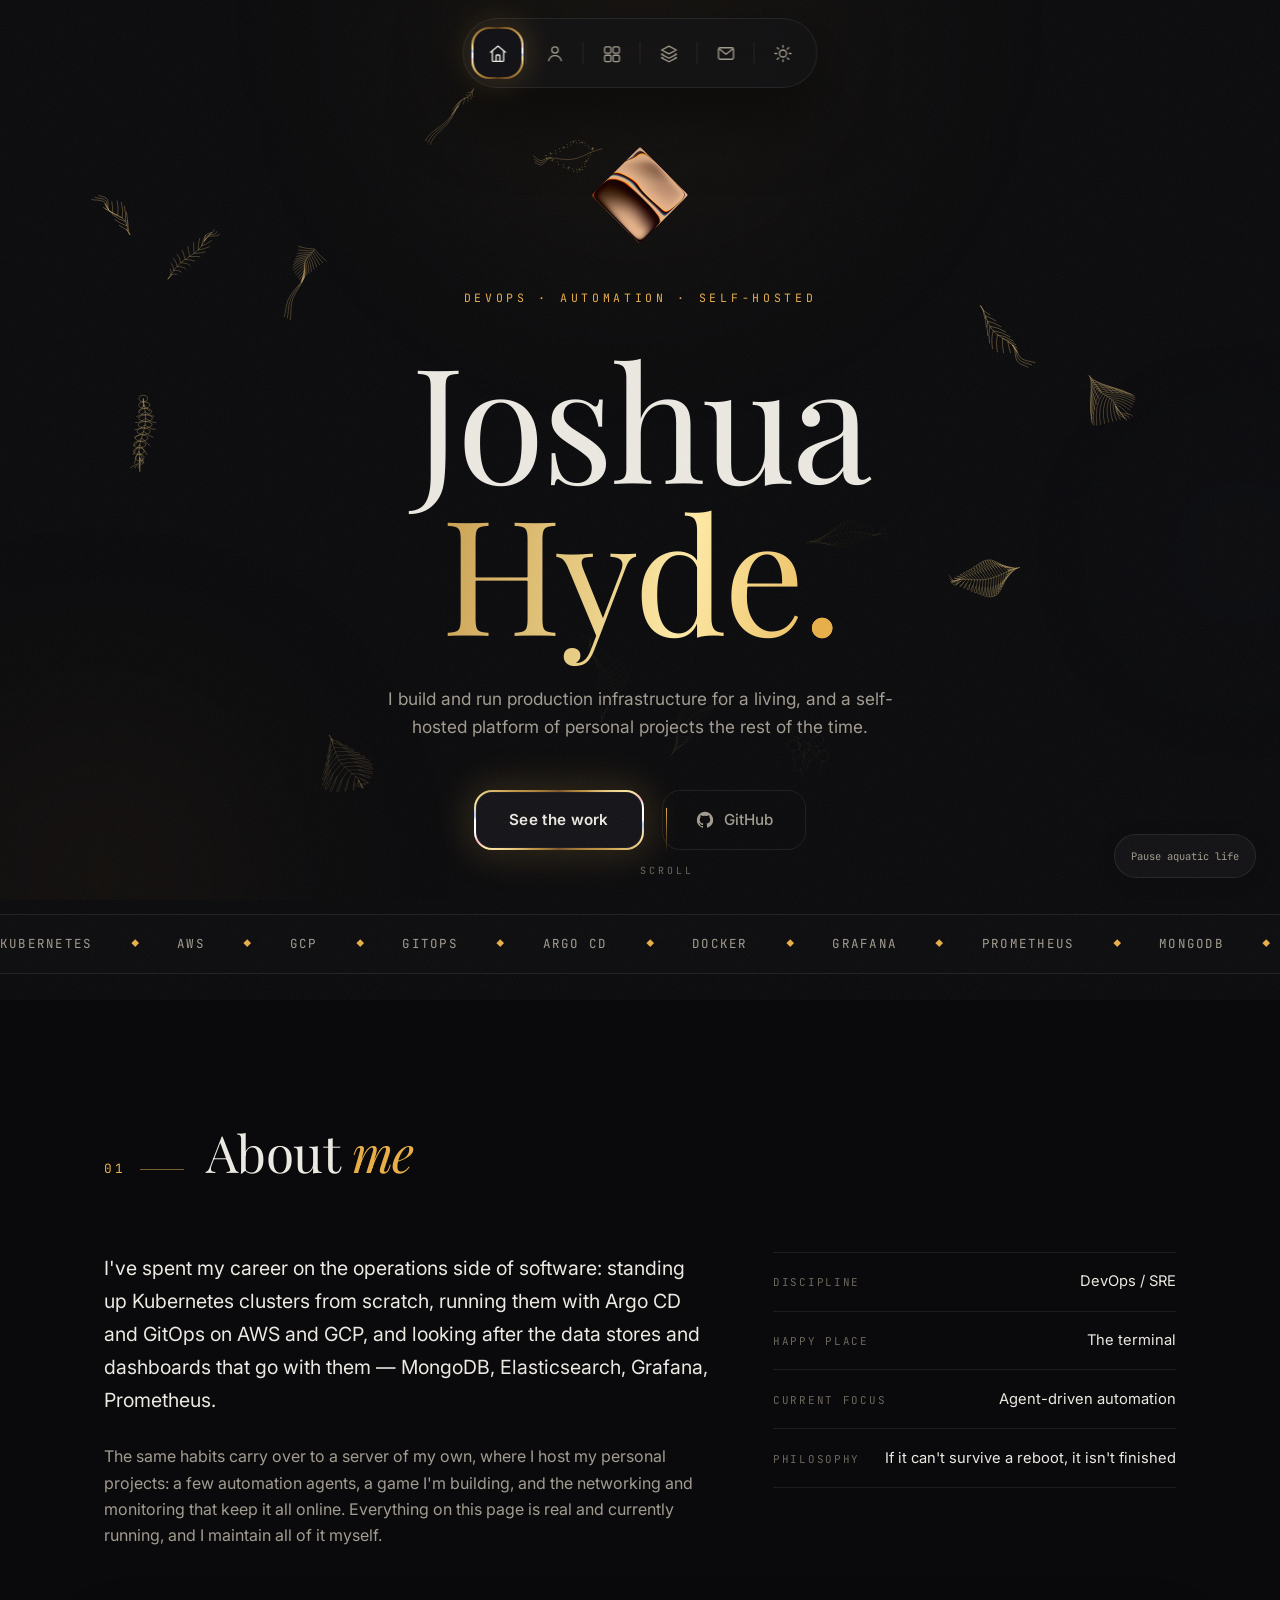
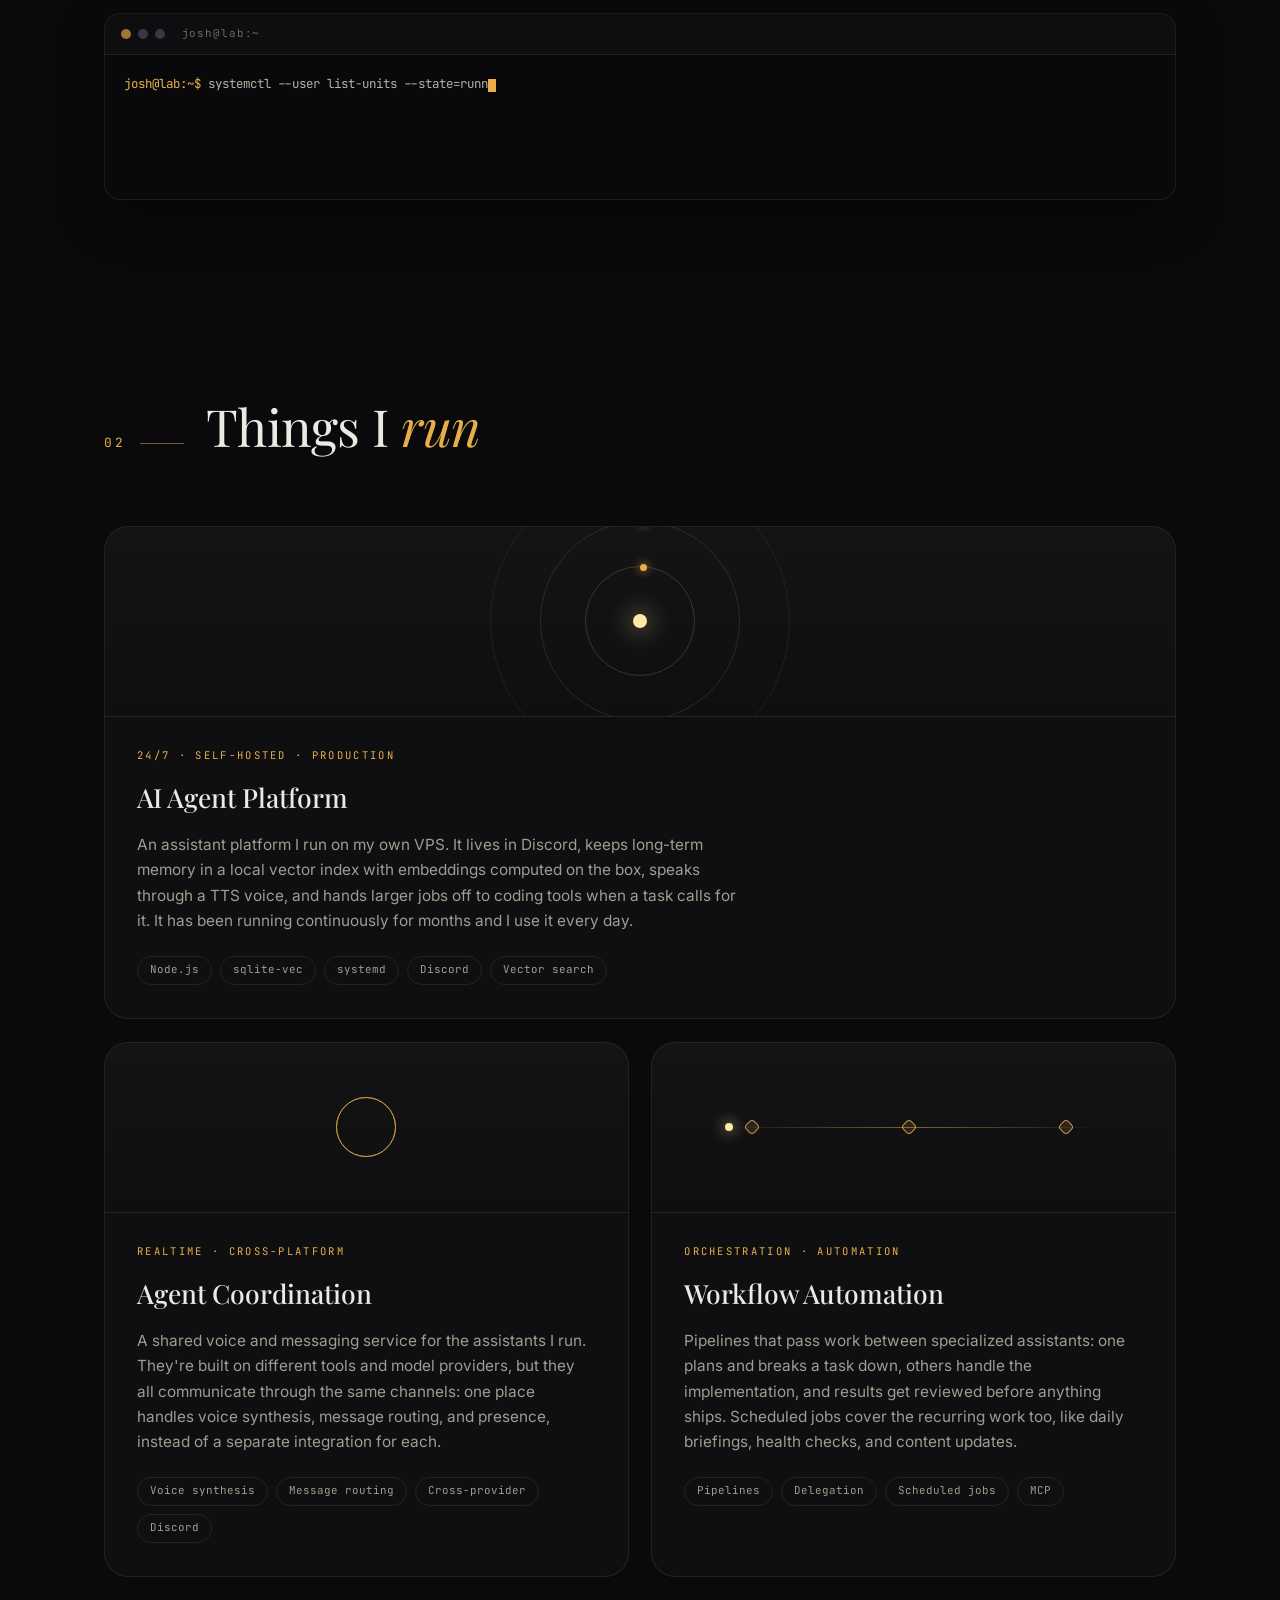
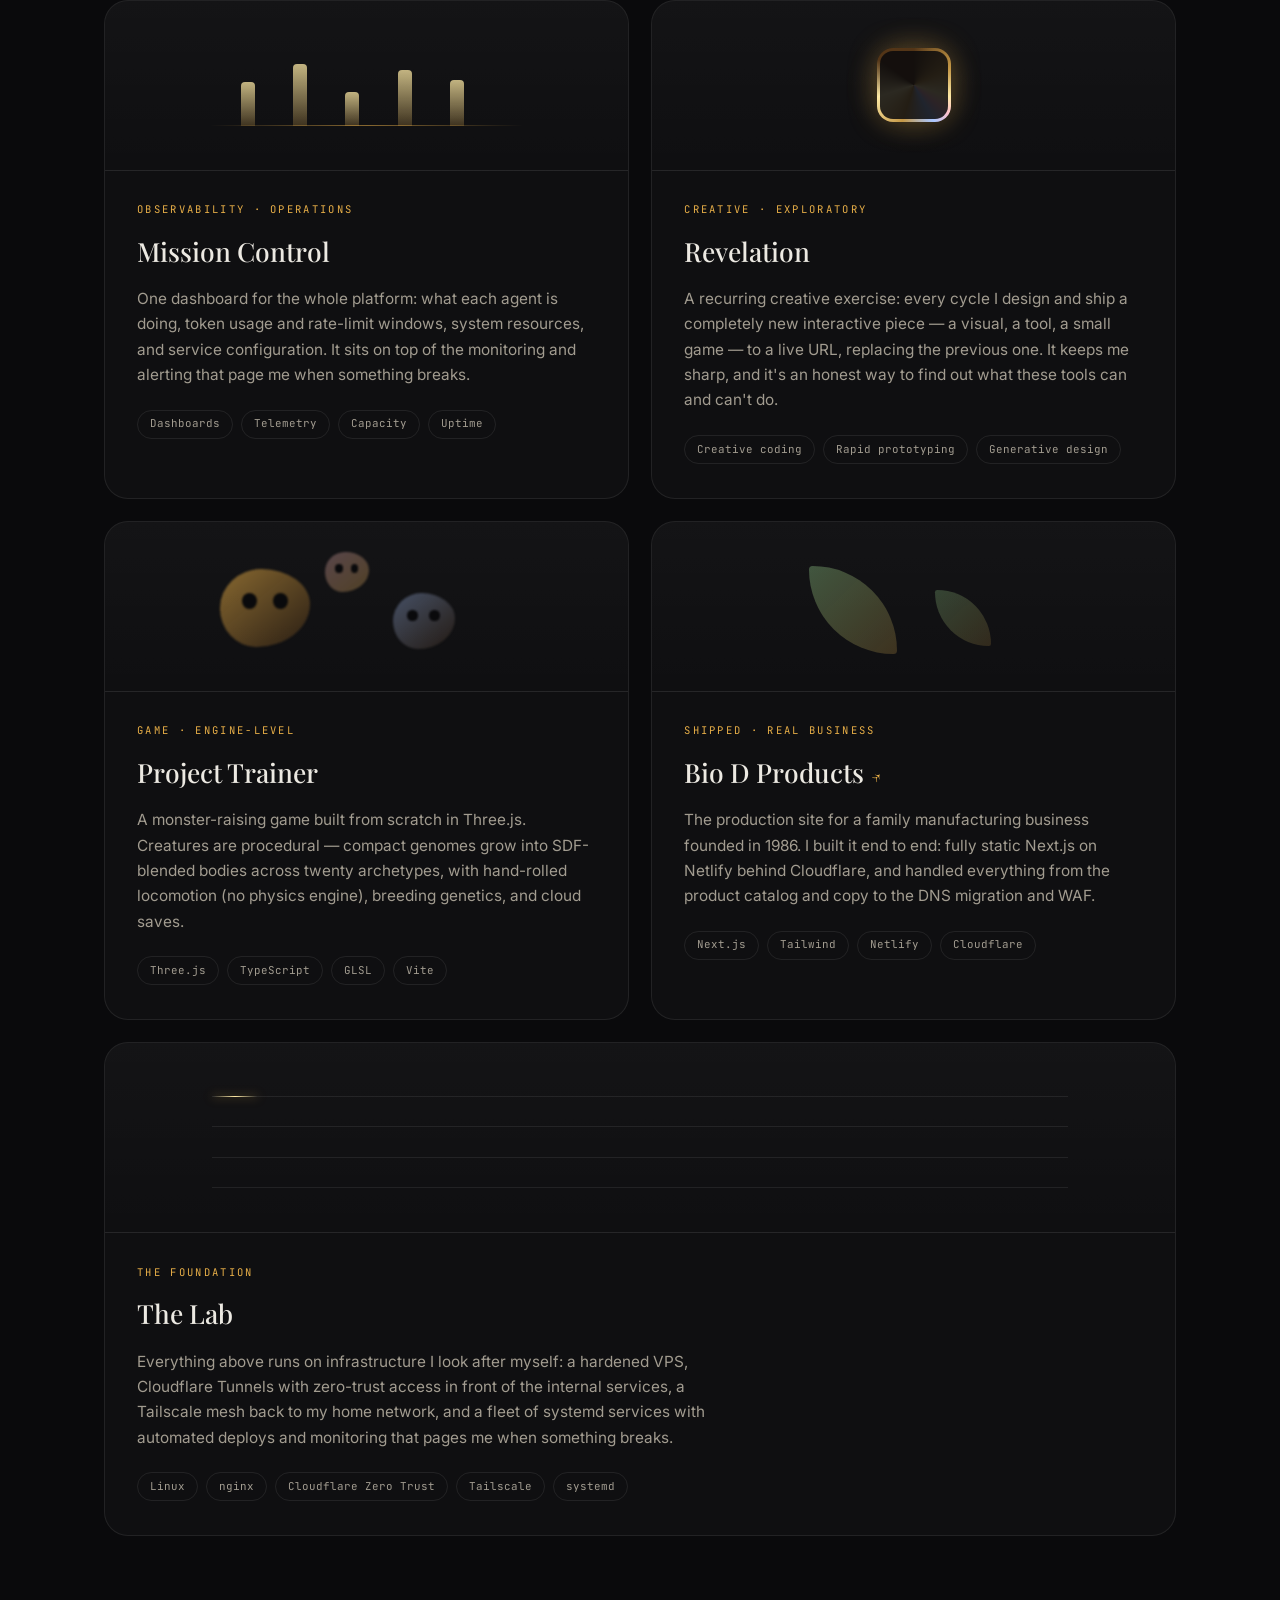
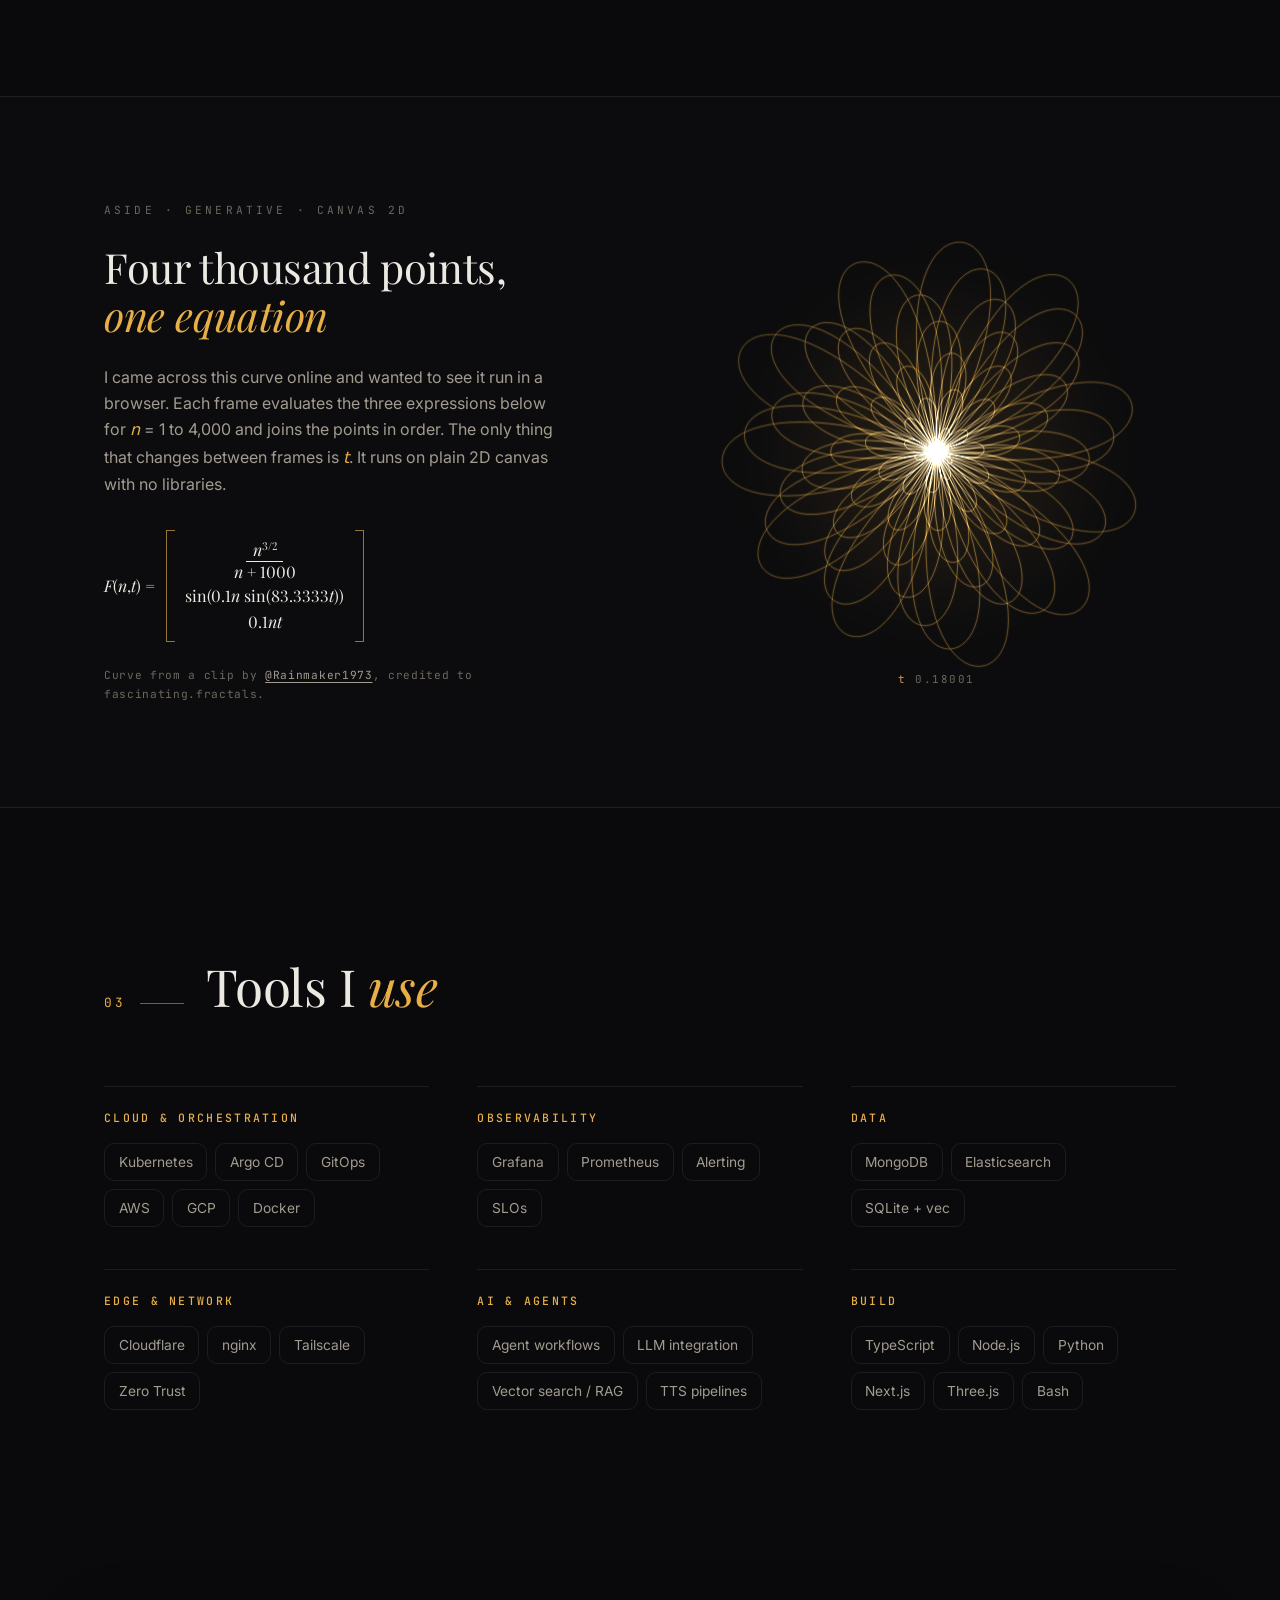
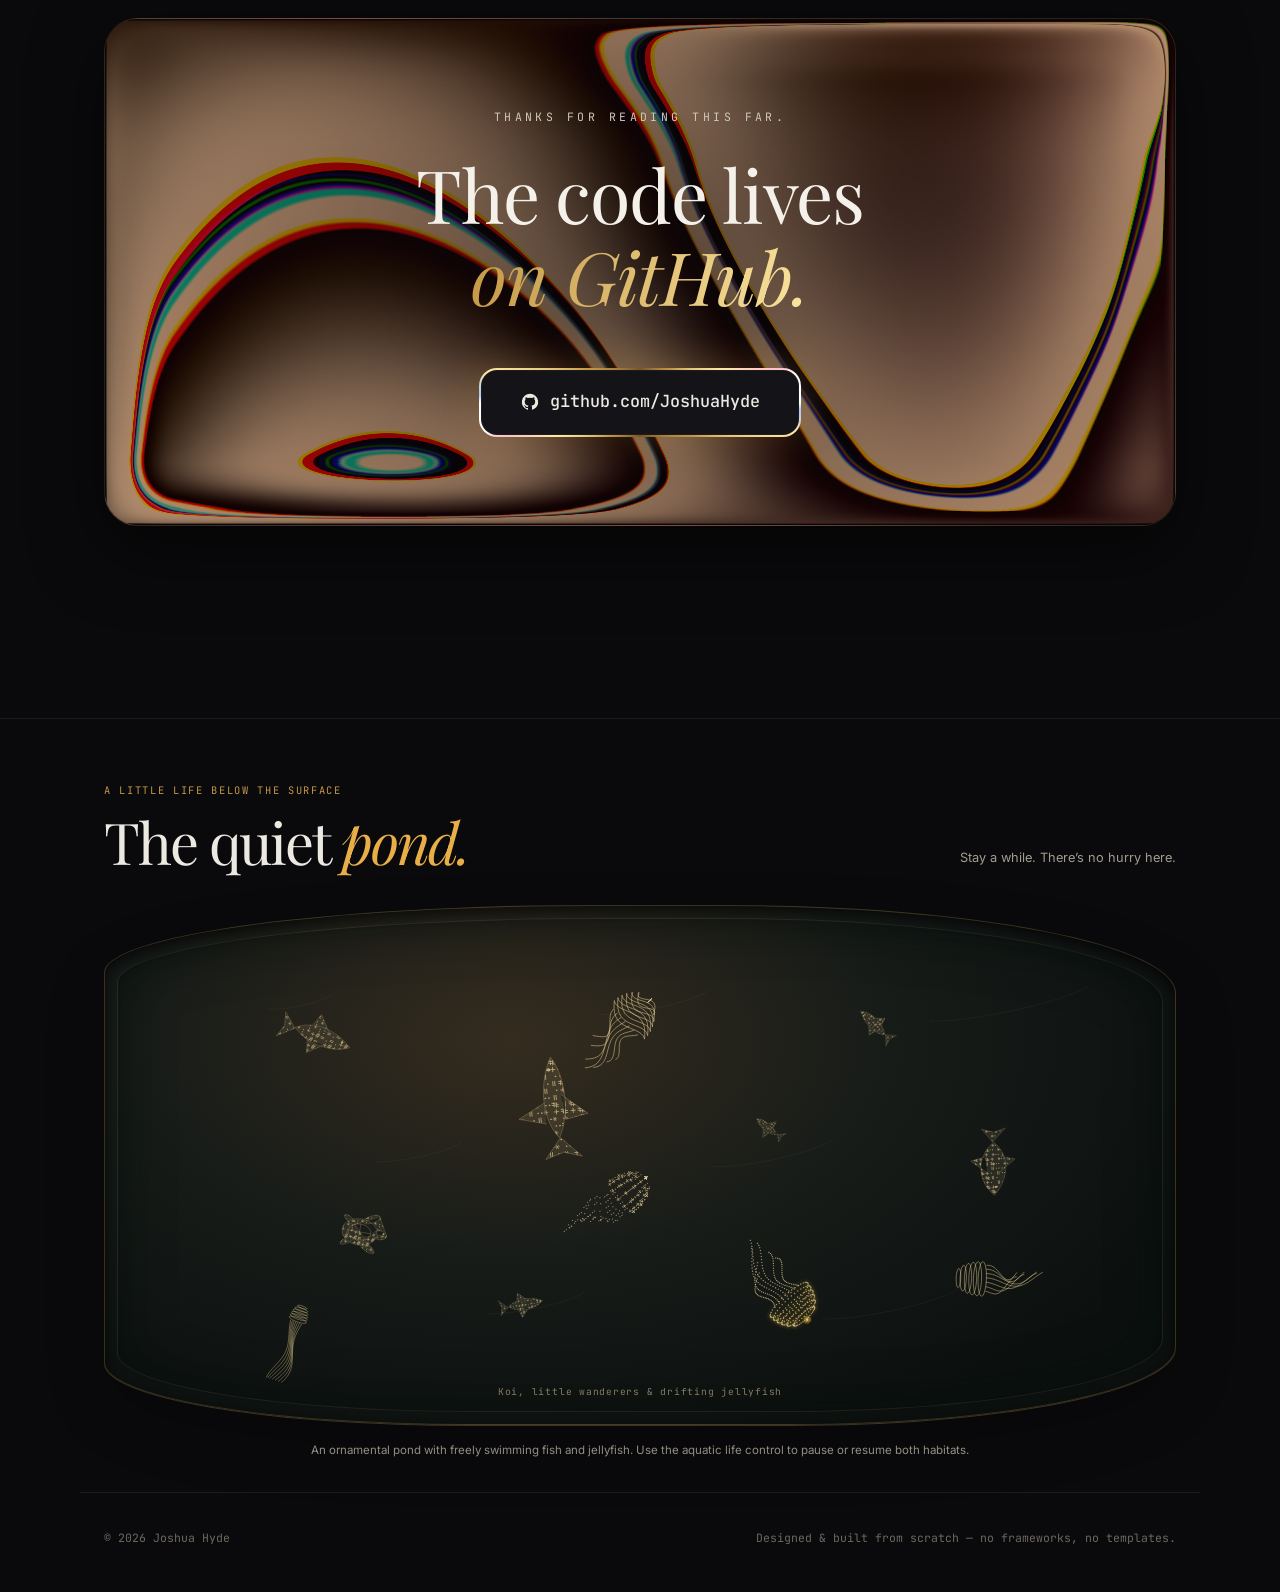
==== commit 39b6cbf1: "Add abstract background swimmers and a separate footer pond" ====
--- a/index.html
+++ b/index.html
@@ -23,7 +23,7 @@
 <body>
 
   <!-- Ambient layers -->
-  <canvas id="dust" aria-hidden="true"></canvas>
+  <canvas id="creature-background" aria-hidden="true"></canvas>
   <div class="ambient" aria-hidden="true">
     <div class="ambient-glow ambient-glow--a"></div>
     <div class="ambient-glow ambient-glow--b"></div>
@@ -31,6 +31,7 @@
   </div>
   <div class="grain" aria-hidden="true"></div>
   <div class="cursor" aria-hidden="true"><span class="cursor-ring"></span></div>
+  <button class="life-toggle" type="button" hidden aria-pressed="false">Pause aquatic life</button>
 
   <!-- Liquid gold nav -->
   <nav class="lg-nav" id="lg-nav" aria-label="Primary">
@@ -360,11 +361,28 @@
     </section>
   </main>
 
+  <section class="pond-section" id="pond" aria-labelledby="pond-title">
+    <div class="pond-heading">
+      <div>
+        <p class="pond-overline">A little life below the surface</p>
+        <h2 id="pond-title">The quiet <em>pond.</em></h2>
+      </div>
+      <p>Stay a while. There’s no hurry here.</p>
+    </div>
+    <div class="pond-water">
+      <canvas id="pond-life" aria-hidden="true"></canvas>
+      <div class="pond-shore" aria-hidden="true"></div>
+      <span class="pond-caption">Koi, little wanderers &amp; drifting jellyfish</span>
+    </div>
+    <p class="pond-access">An ornamental pond with freely swimming fish and jellyfish. Use the aquatic life control to pause or resume both habitats.</p>
+  </section>
+
   <footer class="footer">
     <p>© <span id="year">2026</span> Joshua Hyde</p>
     <p class="footer-note">Designed &amp; built from scratch — no frameworks, no templates.</p>
   </footer>
 
   <script src="app.js" defer></script>
+  <script src="aquatic.js" defer></script>
 </body>
 </html>
--- a/styles.css
+++ b/styles.css
@@ -73,11 +73,84 @@
 
 /* ---------- ambient layers ---------- */
 
-#dust {
+#creature-background {
   position: fixed;
   inset: 0;
+  width: 100%;
+  height: 100%;
   z-index: 0;
   pointer-events: none;
+}
+
+.life-toggle {
+  position: fixed;
+  bottom: 22px;
+  right: 24px;
+  z-index: 65;
+  min-height: 44px;
+  padding: 0.65rem 1rem;
+  border: 1px solid var(--line);
+  border-radius: 30px;
+  background: var(--bg-raise);
+  color: var(--text-dim);
+  font: 0.65rem var(--font-mono);
+  cursor: pointer;
+  box-shadow: 0 4px 20px #0002;
+}
+.life-toggle:hover { color: var(--gold); border-color: var(--gold-warm); }
+.life-toggle:disabled { cursor: default; color: var(--text-dim); }
+
+/* The habitat is separate from the viewport-wide, abstract swimmers. */
+.pond-section {
+  position: relative;
+  z-index: 2;
+  padding: 4rem max(24px, calc((100vw - 1072px) / 2)) 2rem;
+  margin-top: 3rem;
+  background: var(--bg);
+  border-top: 1px solid var(--line);
+}
+.pond-heading { display: flex; align-items: end; justify-content: space-between; gap: 2rem; margin-bottom: 2rem; }
+.pond-overline { font: 0.65rem var(--font-mono); text-transform: uppercase; letter-spacing: 0.16em; color: var(--gold-warm); margin-bottom: 0.8rem; }
+.pond-heading h2 { font: 400 clamp(2.3rem, 5vw, 3.6rem)/1.1 var(--font-display); letter-spacing: -0.035em; }
+.pond-heading h2 em { color: var(--gold); font-weight: 400; }
+.pond-heading > p { font-size: 0.8rem; color: var(--text-dim); padding-bottom: 0.3rem; }
+.pond-water {
+  position: relative;
+  height: clamp(380px, 44vw, 520px);
+  overflow: hidden;
+  isolation: isolate;
+  border: 1px solid #9c75384f;
+  border-radius: 46% 42% 36% 34% / 13% 17% 15% 12%;
+  background: radial-gradient(ellipse at 38% 26%, #352c1f 0, #161b18 42%, #0c1110 80%);
+  box-shadow: inset 0 5px 16px #000b, 0 1px 0 #dbb66a40, 0 24px 60px #0003;
+}
+[data-theme="light"] .pond-water {
+  background: radial-gradient(ellipse at 38% 26%, #eee5ce 0, #cbd0b9 45%, #a8b3a0 100%);
+  border-color: #8a6f3b70;
+  box-shadow: inset 0 5px 18px #59604438, 0 1px 0 #fff9, 0 24px 60px #5a4e2014;
+}
+#pond-life { display: block; width: 100%; height: 100%; pointer-events: none; }
+.pond-shore {
+  position: absolute; inset: 12px; border-radius: inherit; pointer-events: none;
+  border: 1px solid #dcb87d18;
+  box-shadow: inset 0 0 50px #020a0680;
+}
+[data-theme="light"] .pond-shore { border-color: #fff5; box-shadow: inset 0 0 50px #4f5b361f; }
+.pond-caption {
+  position: absolute; bottom: 26px; left: 12%; right: 12%; text-align: center;
+  font: 0.6rem var(--font-mono); letter-spacing: 0.08em; color: #d2c19c99;
+  pointer-events: none;
+}
+[data-theme="light"] .pond-caption { color: #414c3d; }
+.pond-access { max-width: 55rem; margin: 1rem auto 0; color: var(--text-dim); font-size: 0.72rem; text-align: center; }
+
+@media (max-width: 620px) {
+  .life-toggle { top: 12px; bottom: auto; right: 12px; font-size: 0.6rem; padding: 0.5rem 0.8rem; }
+  .pond-section { padding-top: 3rem; }
+  .pond-heading { display: block; }
+  .pond-heading > p { margin-top: 1rem; }
+  .pond-water { height: 470px; border-radius: 38% 40% 32% 34% / 7% 9% 8% 9%; }
+  .pond-caption { bottom: 20px; font-size: 0.52rem; letter-spacing: 0; }
 }
 
 .ambient { position: fixed; inset: 0; z-index: 0; pointer-events: none; overflow: hidden; }
@@ -1457,5 +1530,4 @@
   }
   .reveal { opacity: 1; transform: none; }
   .grain { animation: none; }
-  #dust { display: none; }
-}
+}
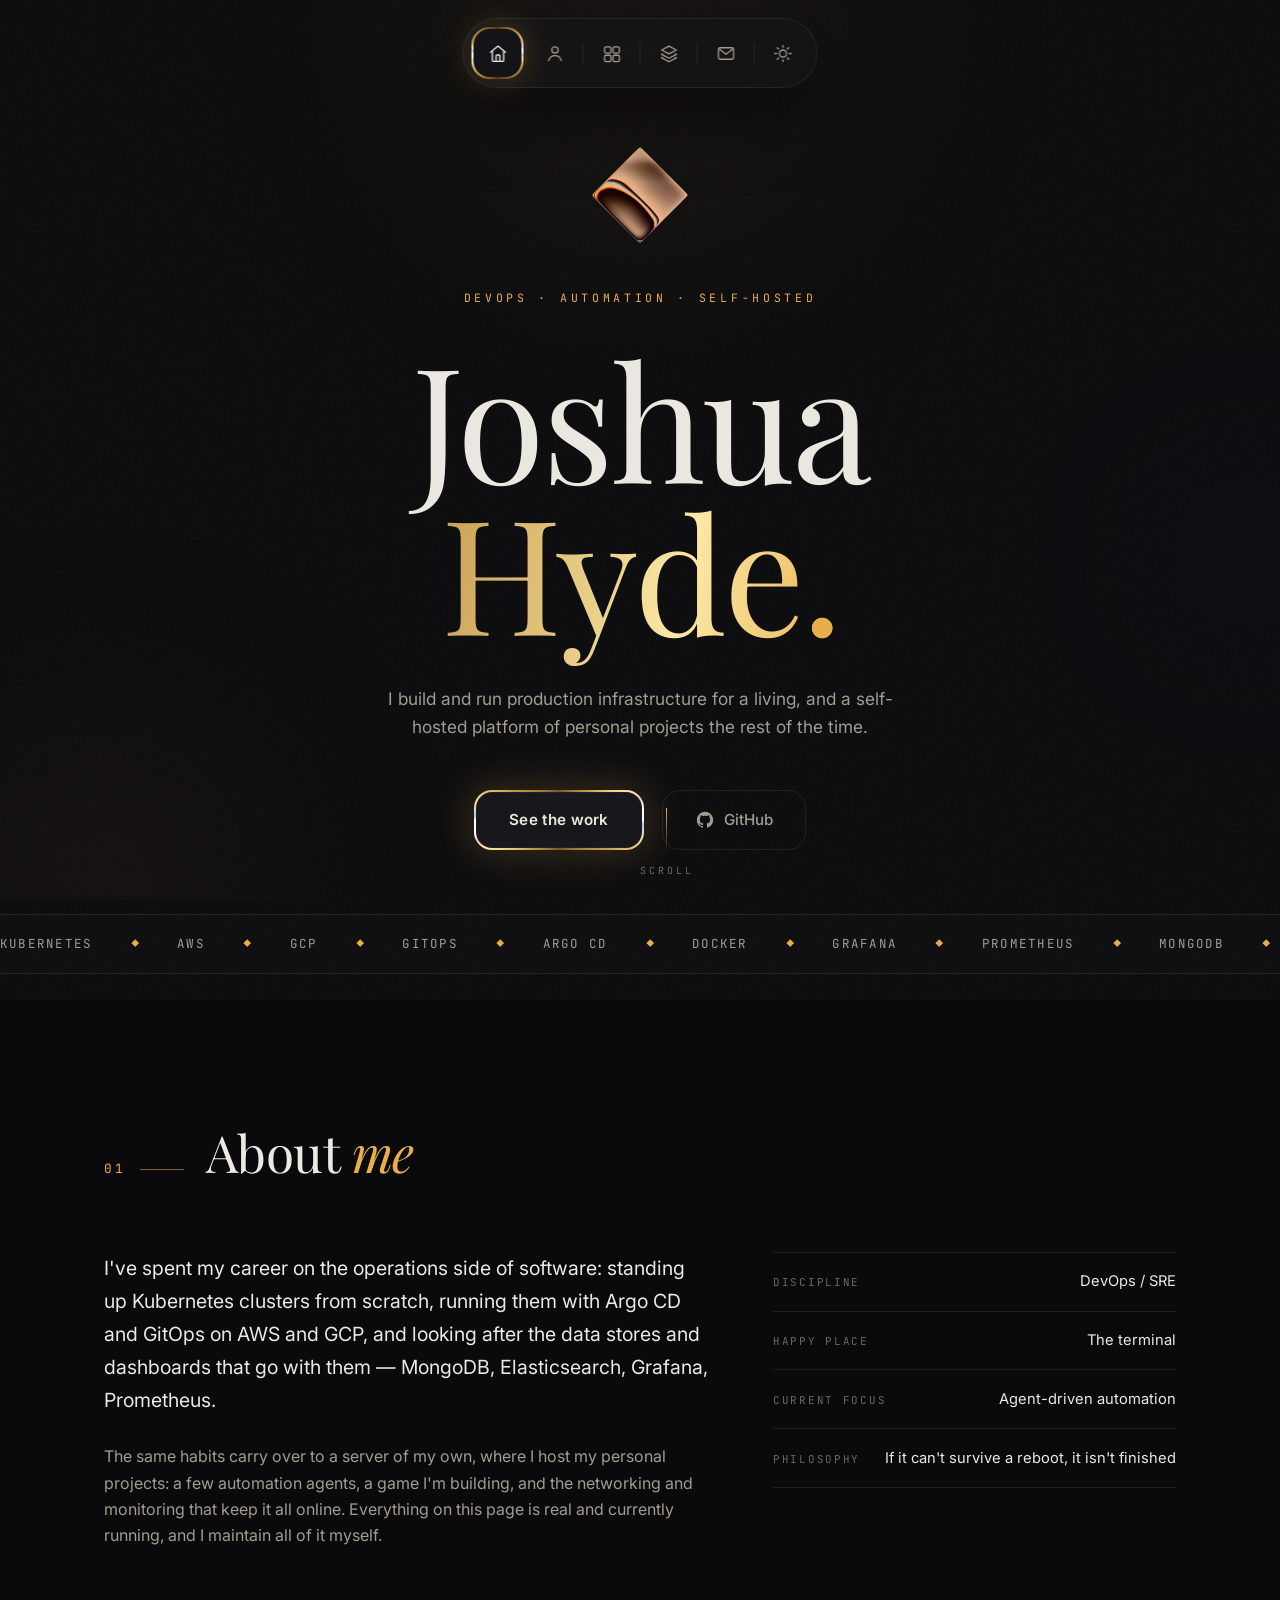
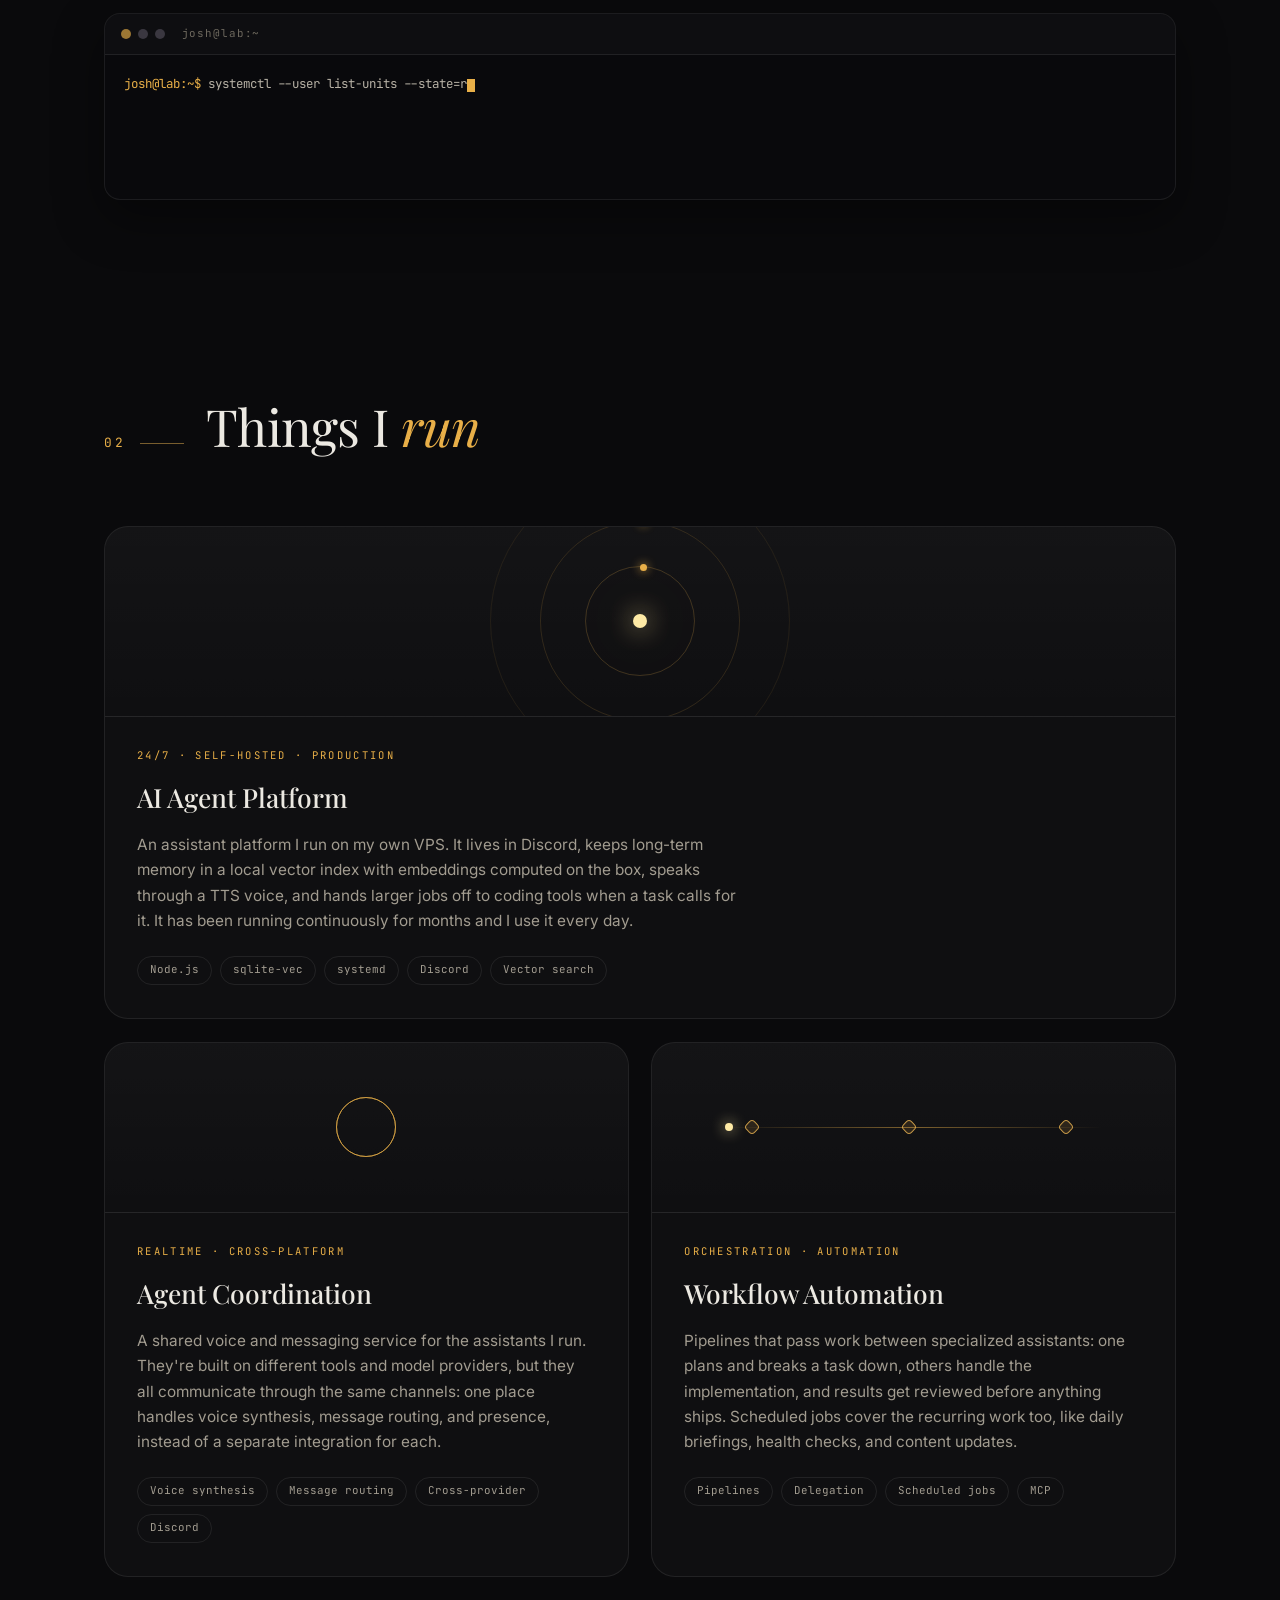
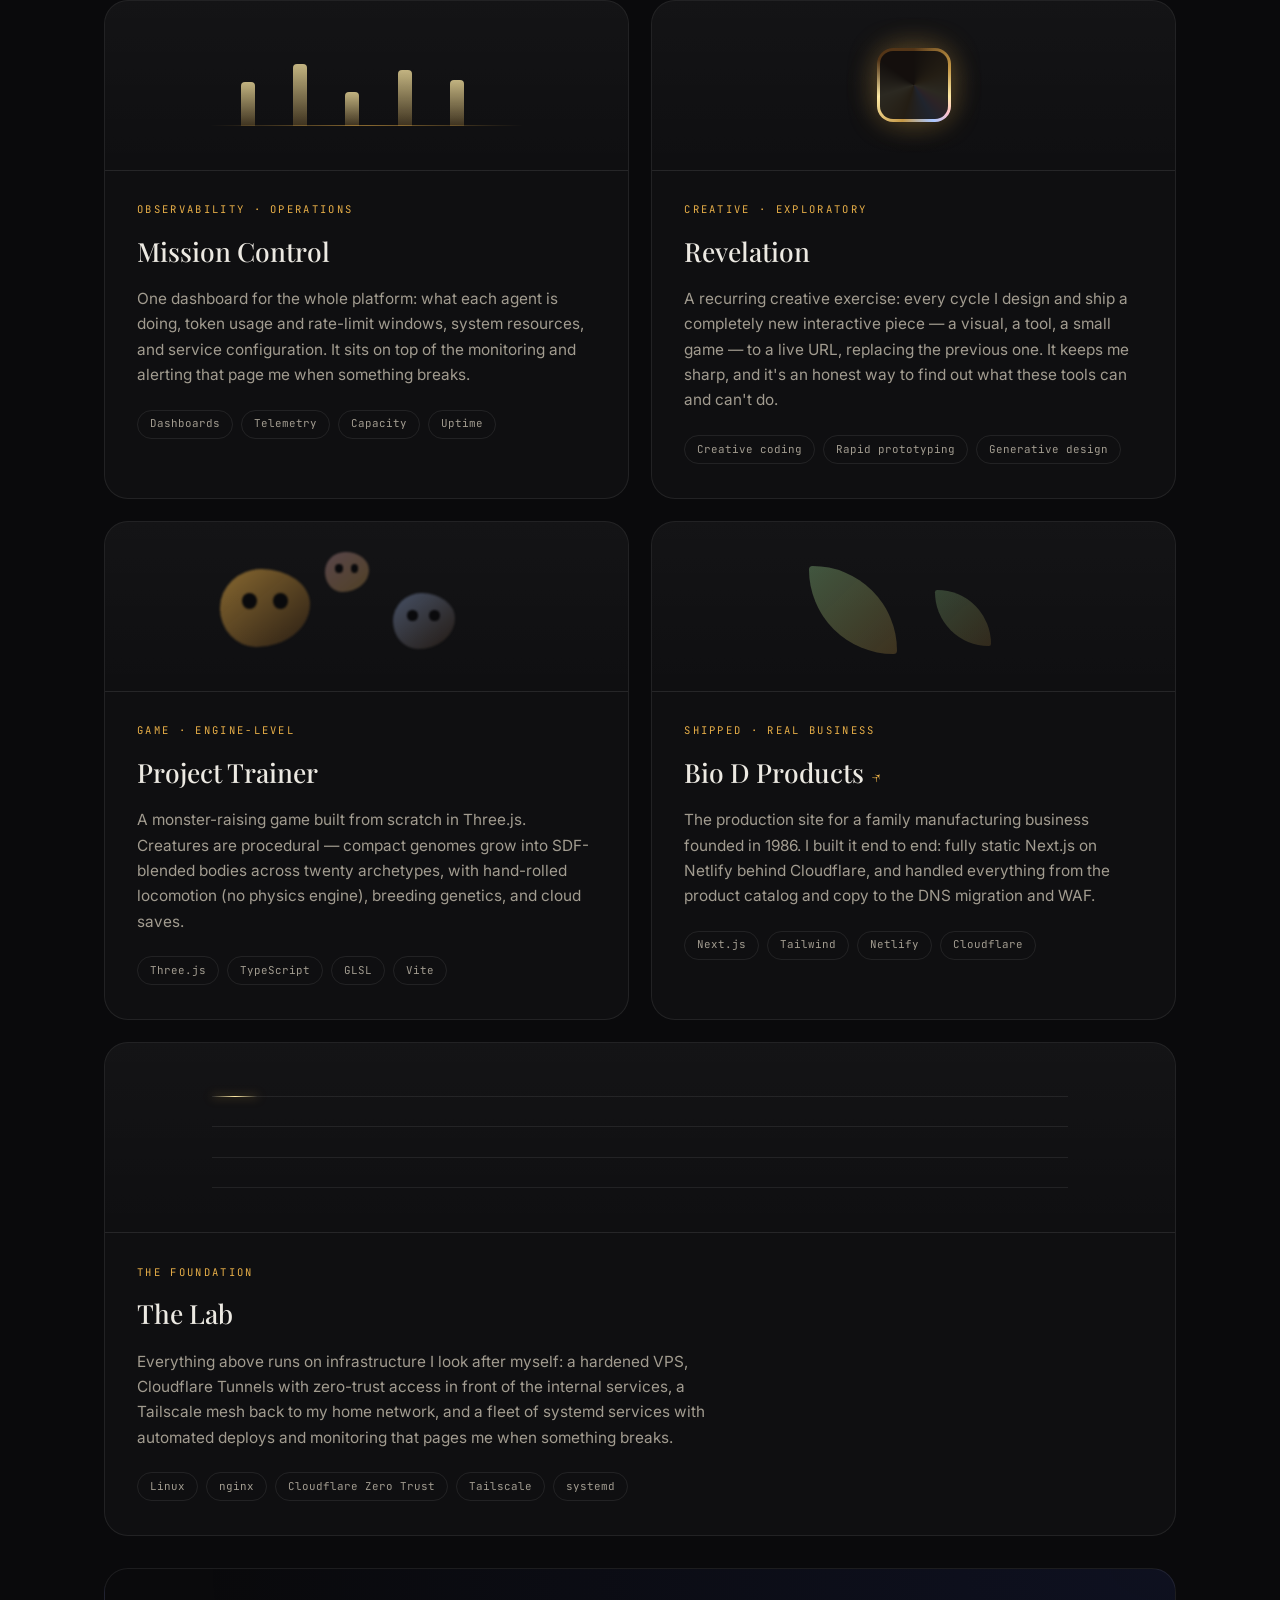
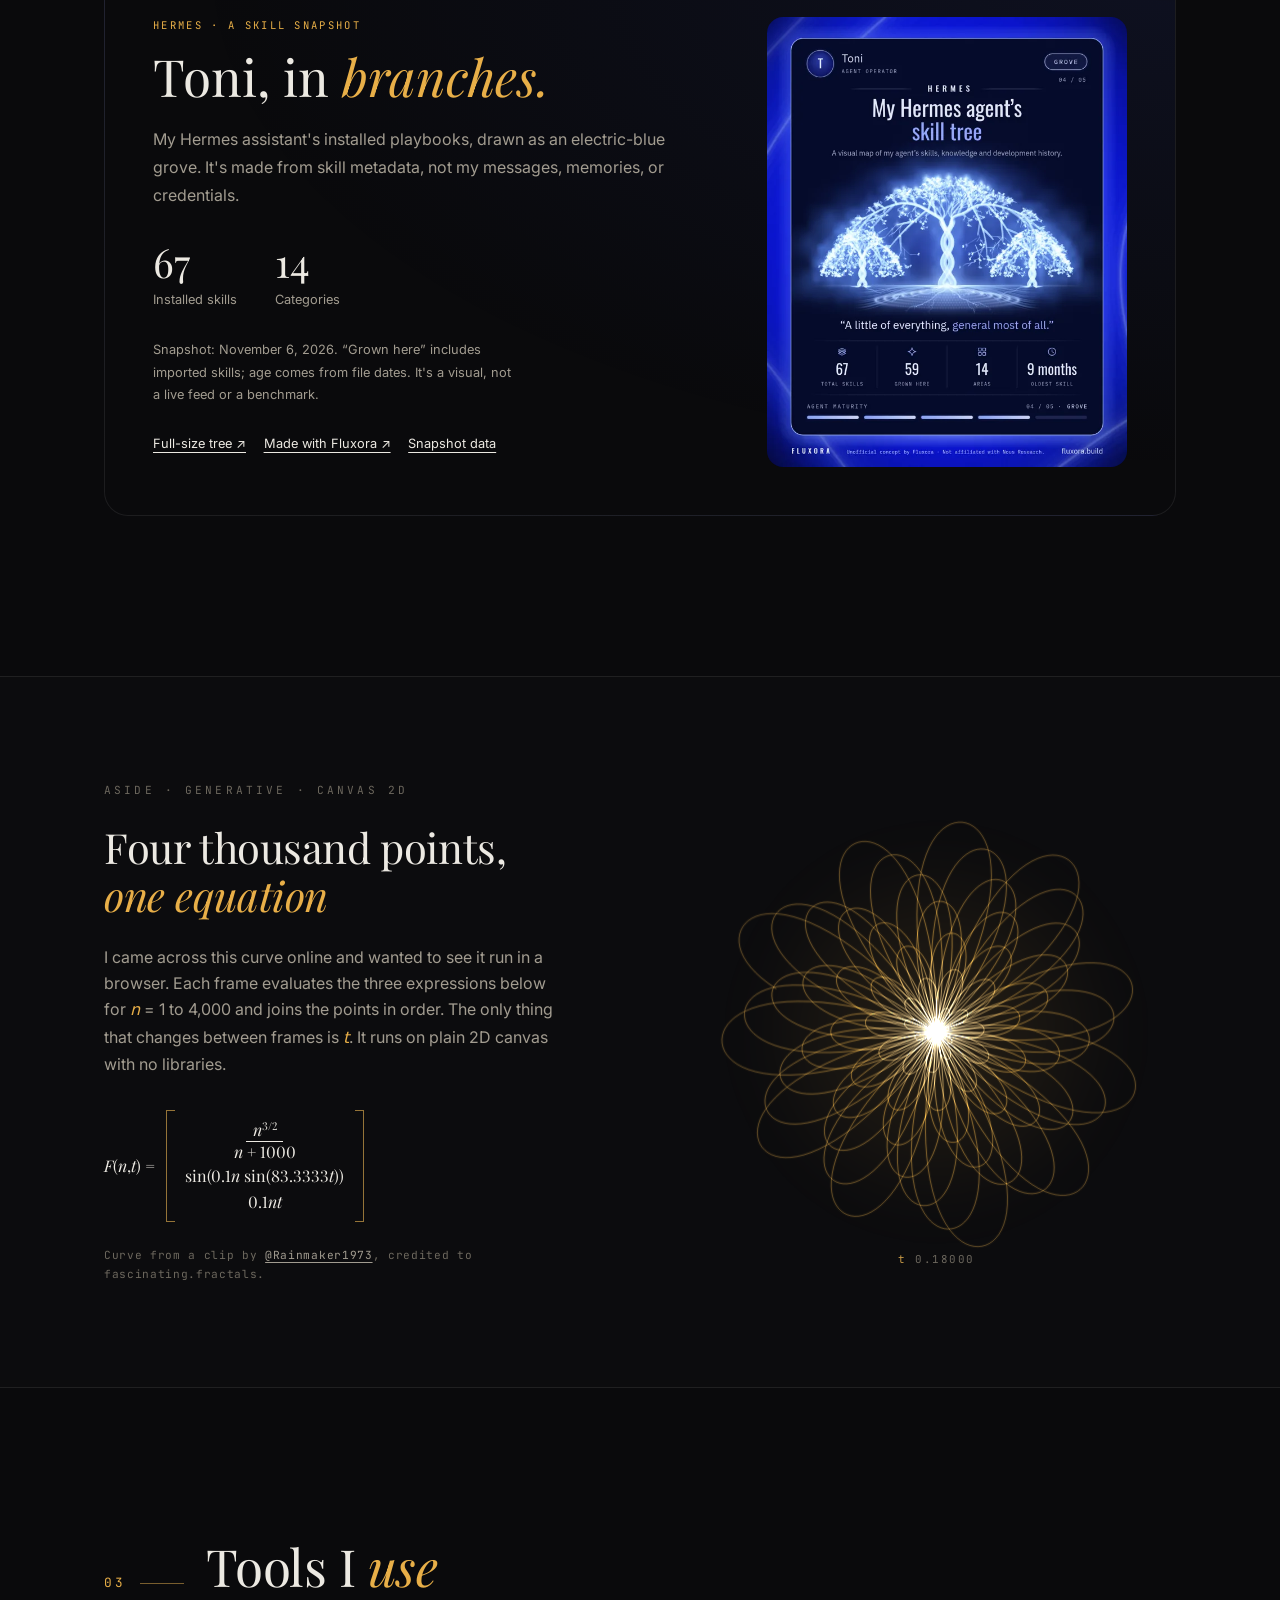
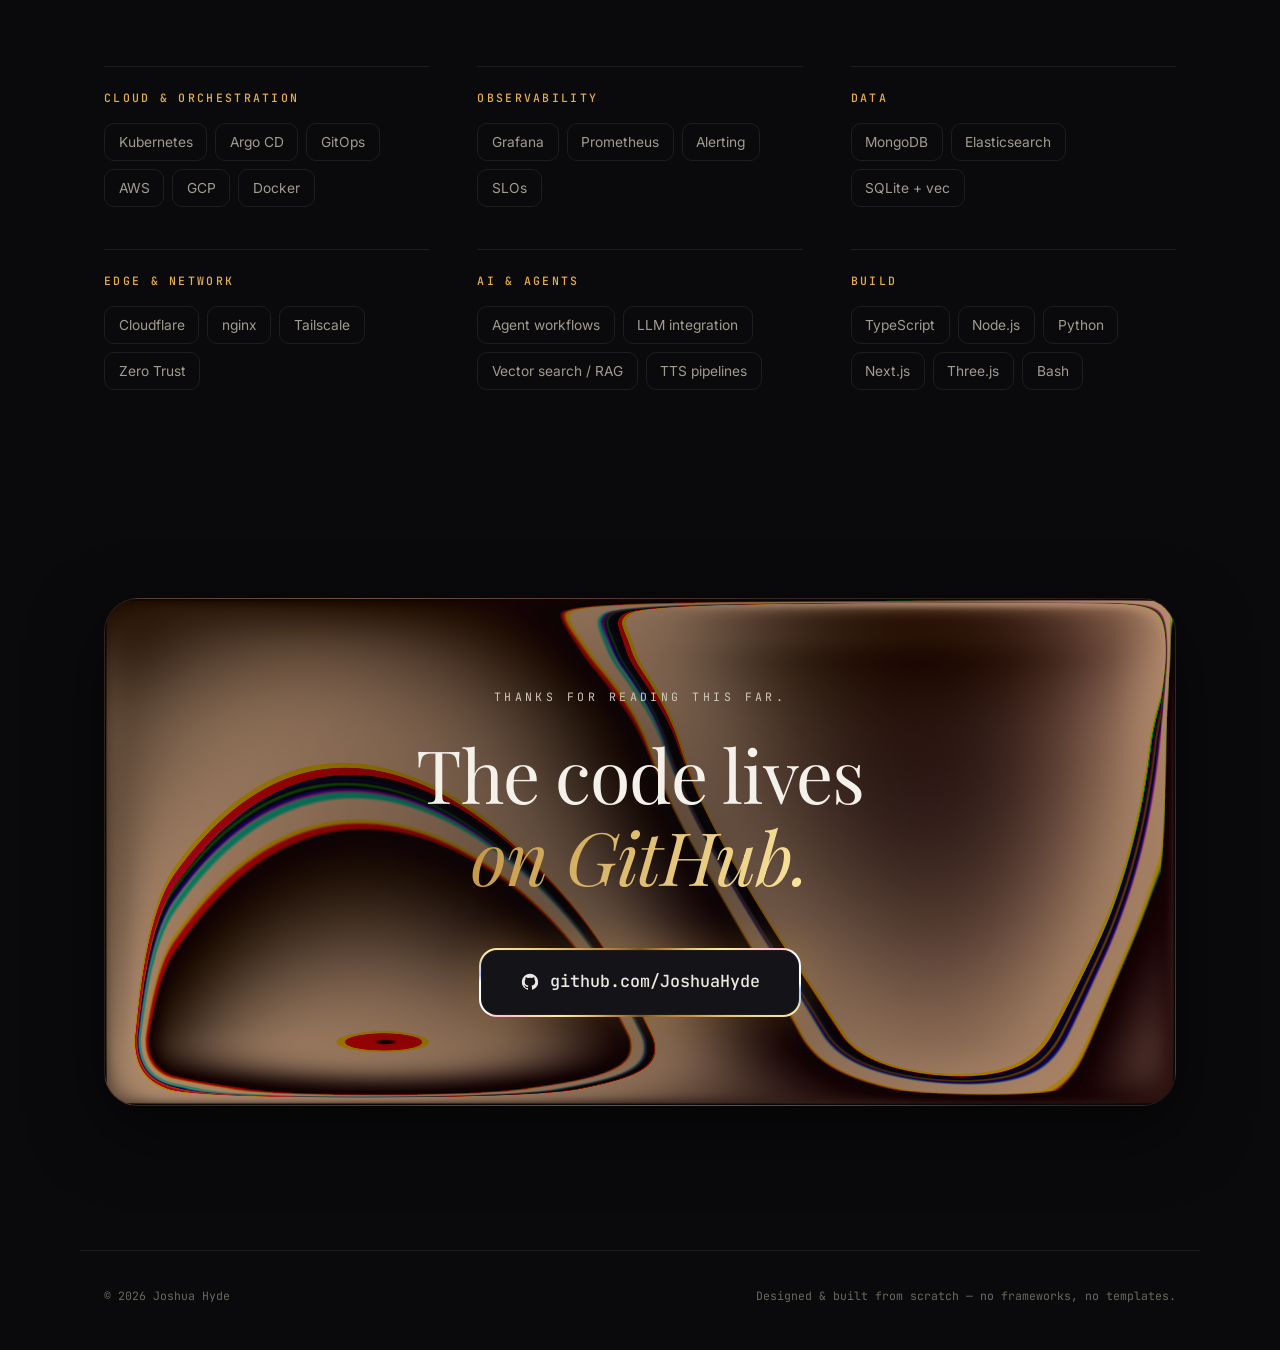
==== commit fbe91a2a: "Add Toni's static Hermes skill-tree snapshot" ====
--- a/index.html
+++ b/index.html
@@ -23,7 +23,7 @@
 <body>
 
   <!-- Ambient layers -->
-  <canvas id="creature-background" aria-hidden="true"></canvas>
+  <canvas id="dust" aria-hidden="true"></canvas>
   <div class="ambient" aria-hidden="true">
     <div class="ambient-glow ambient-glow--a"></div>
     <div class="ambient-glow ambient-glow--b"></div>
@@ -31,7 +31,6 @@
   </div>
   <div class="grain" aria-hidden="true"></div>
   <div class="cursor" aria-hidden="true"><span class="cursor-ring"></span></div>
-  <button class="life-toggle" type="button" hidden aria-pressed="false">Pause aquatic life</button>
 
   <!-- Liquid gold nav -->
   <nav class="lg-nav" id="lg-nav" aria-label="Primary">
@@ -271,6 +270,35 @@
         </article>
 
       </div>
+
+      <aside class="skill-tree-card reveal" id="toni-skill-tree" aria-labelledby="skill-tree-title">
+        <div class="skill-tree-copy">
+          <p class="card-meta">Hermes · a skill snapshot</p>
+          <h3 class="skill-tree-title" id="skill-tree-title">Toni, in <em>branches.</em></h3>
+          <p>My Hermes assistant's installed playbooks, drawn as an electric-blue grove.
+            It's made from skill metadata, not my messages, memories, or credentials.</p>
+          <dl class="skill-tree-stats">
+            <div><dt>Installed skills</dt><dd>67</dd></div>
+            <div><dt>Categories</dt><dd>14</dd></div>
+          </dl>
+          <p class="skill-tree-note">Snapshot: <time datetime="2026-11-06">November 6, 2026</time>.
+            “Grown here” includes imported skills; age comes from file dates.
+            It's a visual, not a live feed or a benchmark.</p>
+          <p class="skill-tree-links">
+            <a href="assets/toni-skill-tree.webp" target="_blank" rel="noopener">Full-size tree ↗</a>
+            <a href="https://hermes-explainer.fluxora.build/?grow=1" target="_blank" rel="noopener">Made with Fluxora ↗</a>
+            <a href="assets/toni-skills-summary.json">Snapshot data</a>
+          </p>
+        </div>
+        <a class="skill-tree-art" href="assets/toni-skill-tree.webp" target="_blank" rel="noopener"
+           aria-label="Open Toni's full-size Hermes skill-tree image">
+          <img src="assets/toni-skill-tree-640.webp"
+               srcset="assets/toni-skill-tree-640.webp 640w, assets/toni-skill-tree.webp 1080w"
+               sizes="(max-width: 620px) calc(100vw - 96px), 360px"
+               width="1080" height="1350" loading="lazy" decoding="async"
+               alt="An electric-blue grove representing Toni's 67 installed Hermes skills across 14 categories.">
+        </a>
+      </aside>
     </section>
 
     <!-- Spiral interlude -->
@@ -361,28 +389,11 @@
     </section>
   </main>
 
-  <section class="pond-section" id="pond" aria-labelledby="pond-title">
-    <div class="pond-heading">
-      <div>
-        <p class="pond-overline">A little life below the surface</p>
-        <h2 id="pond-title">The quiet <em>pond.</em></h2>
-      </div>
-      <p>Stay a while. There’s no hurry here.</p>
-    </div>
-    <div class="pond-water">
-      <canvas id="pond-life" aria-hidden="true"></canvas>
-      <div class="pond-shore" aria-hidden="true"></div>
-      <span class="pond-caption">Koi, little wanderers &amp; drifting jellyfish</span>
-    </div>
-    <p class="pond-access">An ornamental pond with freely swimming fish and jellyfish. Use the aquatic life control to pause or resume both habitats.</p>
-  </section>
-
   <footer class="footer">
     <p>© <span id="year">2026</span> Joshua Hyde</p>
     <p class="footer-note">Designed &amp; built from scratch — no frameworks, no templates.</p>
   </footer>
 
   <script src="app.js" defer></script>
-  <script src="aquatic.js" defer></script>
 </body>
 </html>
--- a/styles.css
+++ b/styles.css
@@ -73,84 +73,11 @@
 
 /* ---------- ambient layers ---------- */
 
-#creature-background {
+#dust {
   position: fixed;
   inset: 0;
-  width: 100%;
-  height: 100%;
   z-index: 0;
   pointer-events: none;
-}
-
-.life-toggle {
-  position: fixed;
-  bottom: 22px;
-  right: 24px;
-  z-index: 65;
-  min-height: 44px;
-  padding: 0.65rem 1rem;
-  border: 1px solid var(--line);
-  border-radius: 30px;
-  background: var(--bg-raise);
-  color: var(--text-dim);
-  font: 0.65rem var(--font-mono);
-  cursor: pointer;
-  box-shadow: 0 4px 20px #0002;
-}
-.life-toggle:hover { color: var(--gold); border-color: var(--gold-warm); }
-.life-toggle:disabled { cursor: default; color: var(--text-dim); }
-
-/* The habitat is separate from the viewport-wide, abstract swimmers. */
-.pond-section {
-  position: relative;
-  z-index: 2;
-  padding: 4rem max(24px, calc((100vw - 1072px) / 2)) 2rem;
-  margin-top: 3rem;
-  background: var(--bg);
-  border-top: 1px solid var(--line);
-}
-.pond-heading { display: flex; align-items: end; justify-content: space-between; gap: 2rem; margin-bottom: 2rem; }
-.pond-overline { font: 0.65rem var(--font-mono); text-transform: uppercase; letter-spacing: 0.16em; color: var(--gold-warm); margin-bottom: 0.8rem; }
-.pond-heading h2 { font: 400 clamp(2.3rem, 5vw, 3.6rem)/1.1 var(--font-display); letter-spacing: -0.035em; }
-.pond-heading h2 em { color: var(--gold); font-weight: 400; }
-.pond-heading > p { font-size: 0.8rem; color: var(--text-dim); padding-bottom: 0.3rem; }
-.pond-water {
-  position: relative;
-  height: clamp(380px, 44vw, 520px);
-  overflow: hidden;
-  isolation: isolate;
-  border: 1px solid #9c75384f;
-  border-radius: 46% 42% 36% 34% / 13% 17% 15% 12%;
-  background: radial-gradient(ellipse at 38% 26%, #352c1f 0, #161b18 42%, #0c1110 80%);
-  box-shadow: inset 0 5px 16px #000b, 0 1px 0 #dbb66a40, 0 24px 60px #0003;
-}
-[data-theme="light"] .pond-water {
-  background: radial-gradient(ellipse at 38% 26%, #eee5ce 0, #cbd0b9 45%, #a8b3a0 100%);
-  border-color: #8a6f3b70;
-  box-shadow: inset 0 5px 18px #59604438, 0 1px 0 #fff9, 0 24px 60px #5a4e2014;
-}
-#pond-life { display: block; width: 100%; height: 100%; pointer-events: none; }
-.pond-shore {
-  position: absolute; inset: 12px; border-radius: inherit; pointer-events: none;
-  border: 1px solid #dcb87d18;
-  box-shadow: inset 0 0 50px #020a0680;
-}
-[data-theme="light"] .pond-shore { border-color: #fff5; box-shadow: inset 0 0 50px #4f5b361f; }
-.pond-caption {
-  position: absolute; bottom: 26px; left: 12%; right: 12%; text-align: center;
-  font: 0.6rem var(--font-mono); letter-spacing: 0.08em; color: #d2c19c99;
-  pointer-events: none;
-}
-[data-theme="light"] .pond-caption { color: #414c3d; }
-.pond-access { max-width: 55rem; margin: 1rem auto 0; color: var(--text-dim); font-size: 0.72rem; text-align: center; }
-
-@media (max-width: 620px) {
-  .life-toggle { top: 12px; bottom: auto; right: 12px; font-size: 0.6rem; padding: 0.5rem 0.8rem; }
-  .pond-section { padding-top: 3rem; }
-  .pond-heading { display: block; }
-  .pond-heading > p { margin-top: 1rem; }
-  .pond-water { height: 470px; border-radius: 38% 40% 32% 34% / 7% 9% 8% 9%; }
-  .pond-caption { bottom: 20px; font-size: 0.52rem; letter-spacing: 0; }
 }
 
 .ambient { position: fixed; inset: 0; z-index: 0; pointer-events: none; overflow: hidden; }
@@ -1428,6 +1355,45 @@
 
 .contact-cta { margin-top: 3.2rem; display: flex; justify-content: center; }
 
+/* ---------- static Hermes skill snapshot: no extra runtime ---------- */
+
+.skill-tree-card {
+  display: grid;
+  grid-template-columns: minmax(0, 1fr) minmax(0, 360px);
+  gap: clamp(1.8rem, 4vw, 4rem);
+  align-items: center;
+  margin-top: 2rem;
+  padding: clamp(1.4rem, 4vw, 3rem);
+  border: 1px solid var(--line);
+  border-radius: 24px;
+  background: radial-gradient(ellipse at 100% 0, rgba(57, 85, 240, 0.09), transparent 65%);
+  scroll-margin-top: 6rem;
+}
+.skill-tree-copy { min-width: 0; }
+.skill-tree-title {
+  font-family: var(--font-display);
+  font-weight: 400;
+  font-size: clamp(2rem, 4vw, 3.2rem);
+  line-height: 1.15;
+  margin: 0.8rem 0 1.2rem;
+}
+.skill-tree-title em { color: var(--gold); font-weight: 400; }
+.skill-tree-copy > p:not(.card-meta) { color: var(--text-dim); line-height: 1.75; }
+.skill-tree-stats { display: flex; flex-wrap: wrap; gap: 2.4rem; margin: 1.8rem 0; }
+.skill-tree-stats > div { display: flex; flex-direction: column-reverse; gap: 0.2rem; }
+.skill-tree-stats dt { color: var(--text-dim); font-size: 0.8rem; }
+.skill-tree-stats dd { margin: 0; font-family: var(--font-display); font-size: 2.5rem; line-height: 1.2; }
+.skill-tree-note { max-width: 46ch; font-size: 0.8rem; }
+.skill-tree-links { display: flex; flex-wrap: wrap; gap: 0.2rem 1.1rem; margin-top: 1rem; font-size: 0.8rem; }
+.skill-tree-links a { display: inline-block; min-height: 44px; align-content: center; color: var(--text); text-underline-offset: 4px; }
+.skill-tree-links a:hover { text-decoration: underline; }
+.skill-tree-art { display: block; width: 100%; max-width: 360px; justify-self: center; border-radius: 16px; overflow: hidden; }
+.skill-tree-art img { display: block; width: 100%; height: auto; }
+.skill-tree-card a:focus-visible { outline: 2px solid var(--gold); outline-offset: 5px; }
+@media (max-width: 620px) {
+  .skill-tree-card { grid-template-columns: minmax(0, 1fr); }
+}
+
 /* ---------- footer ---------- */
 
 .footer {
@@ -1530,4 +1496,5 @@
   }
   .reveal { opacity: 1; transform: none; }
   .grain { animation: none; }
-}
+  #dust { display: none; }
+}
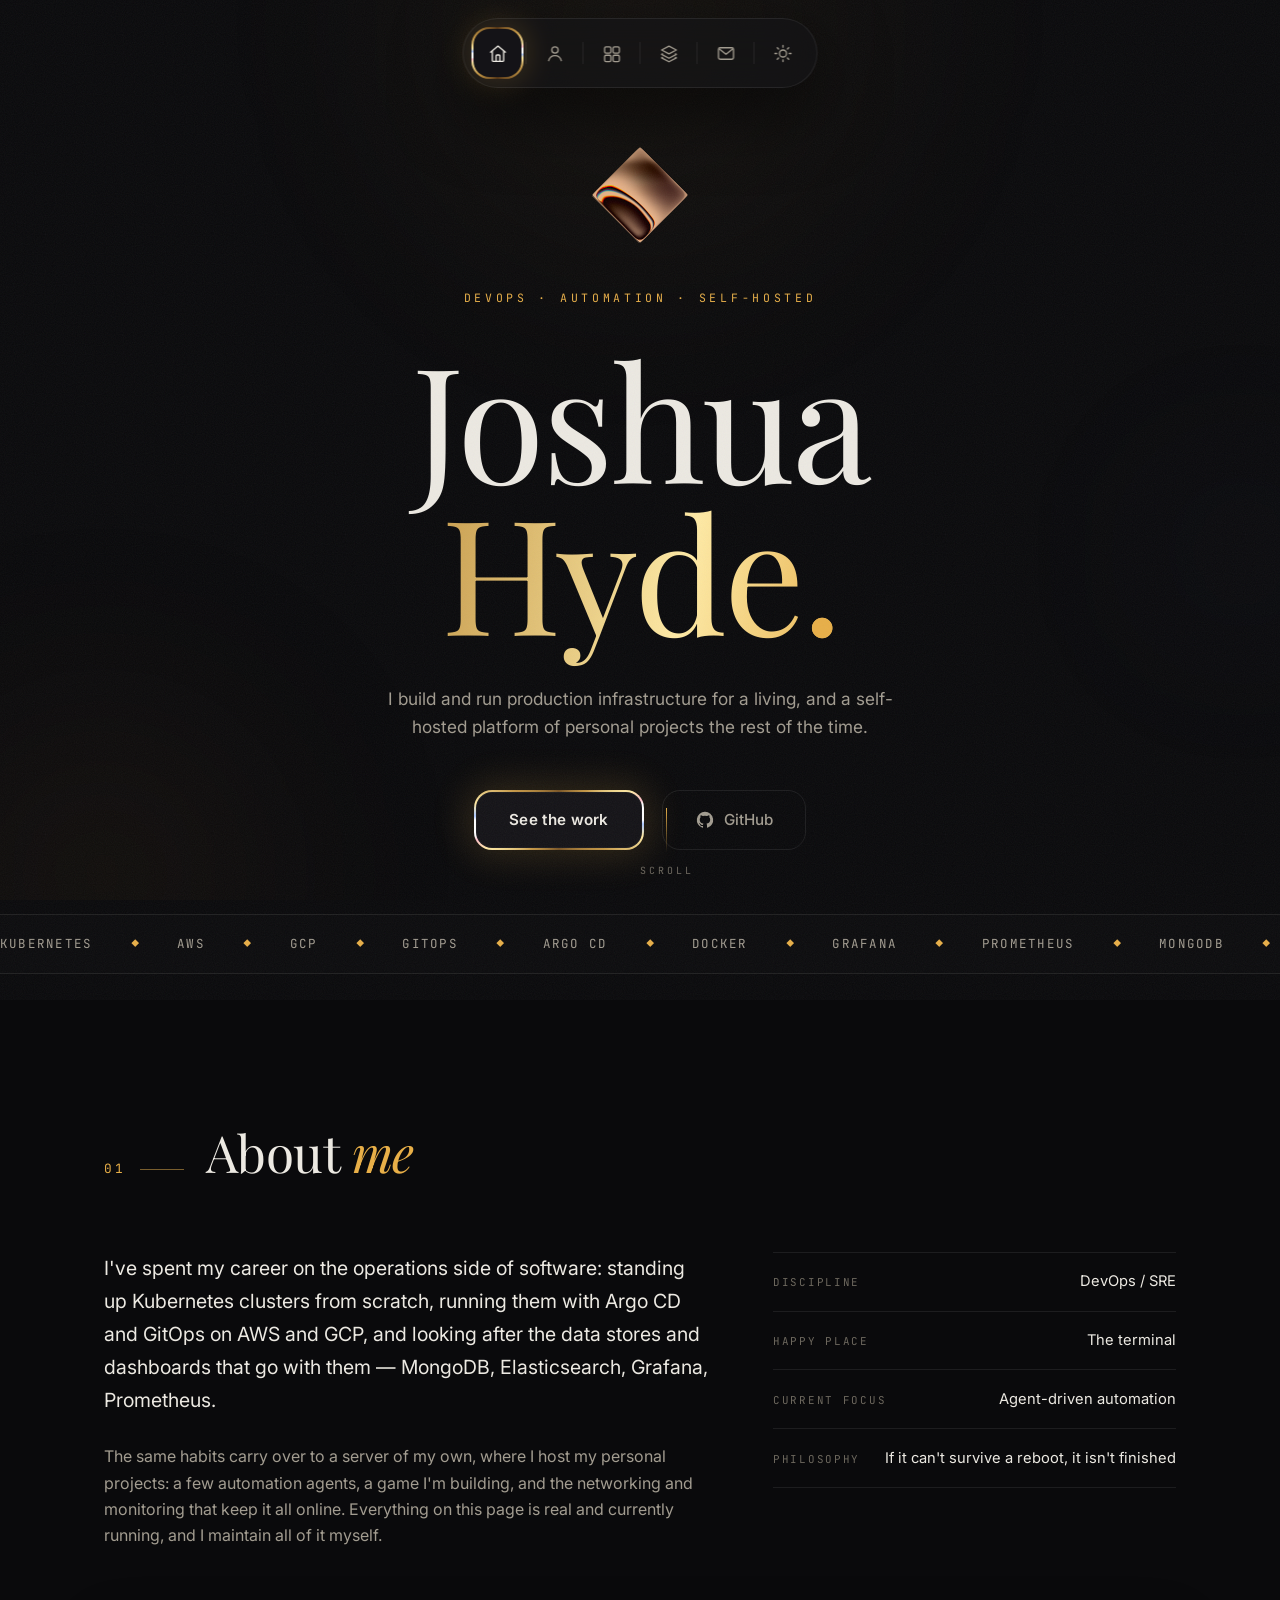
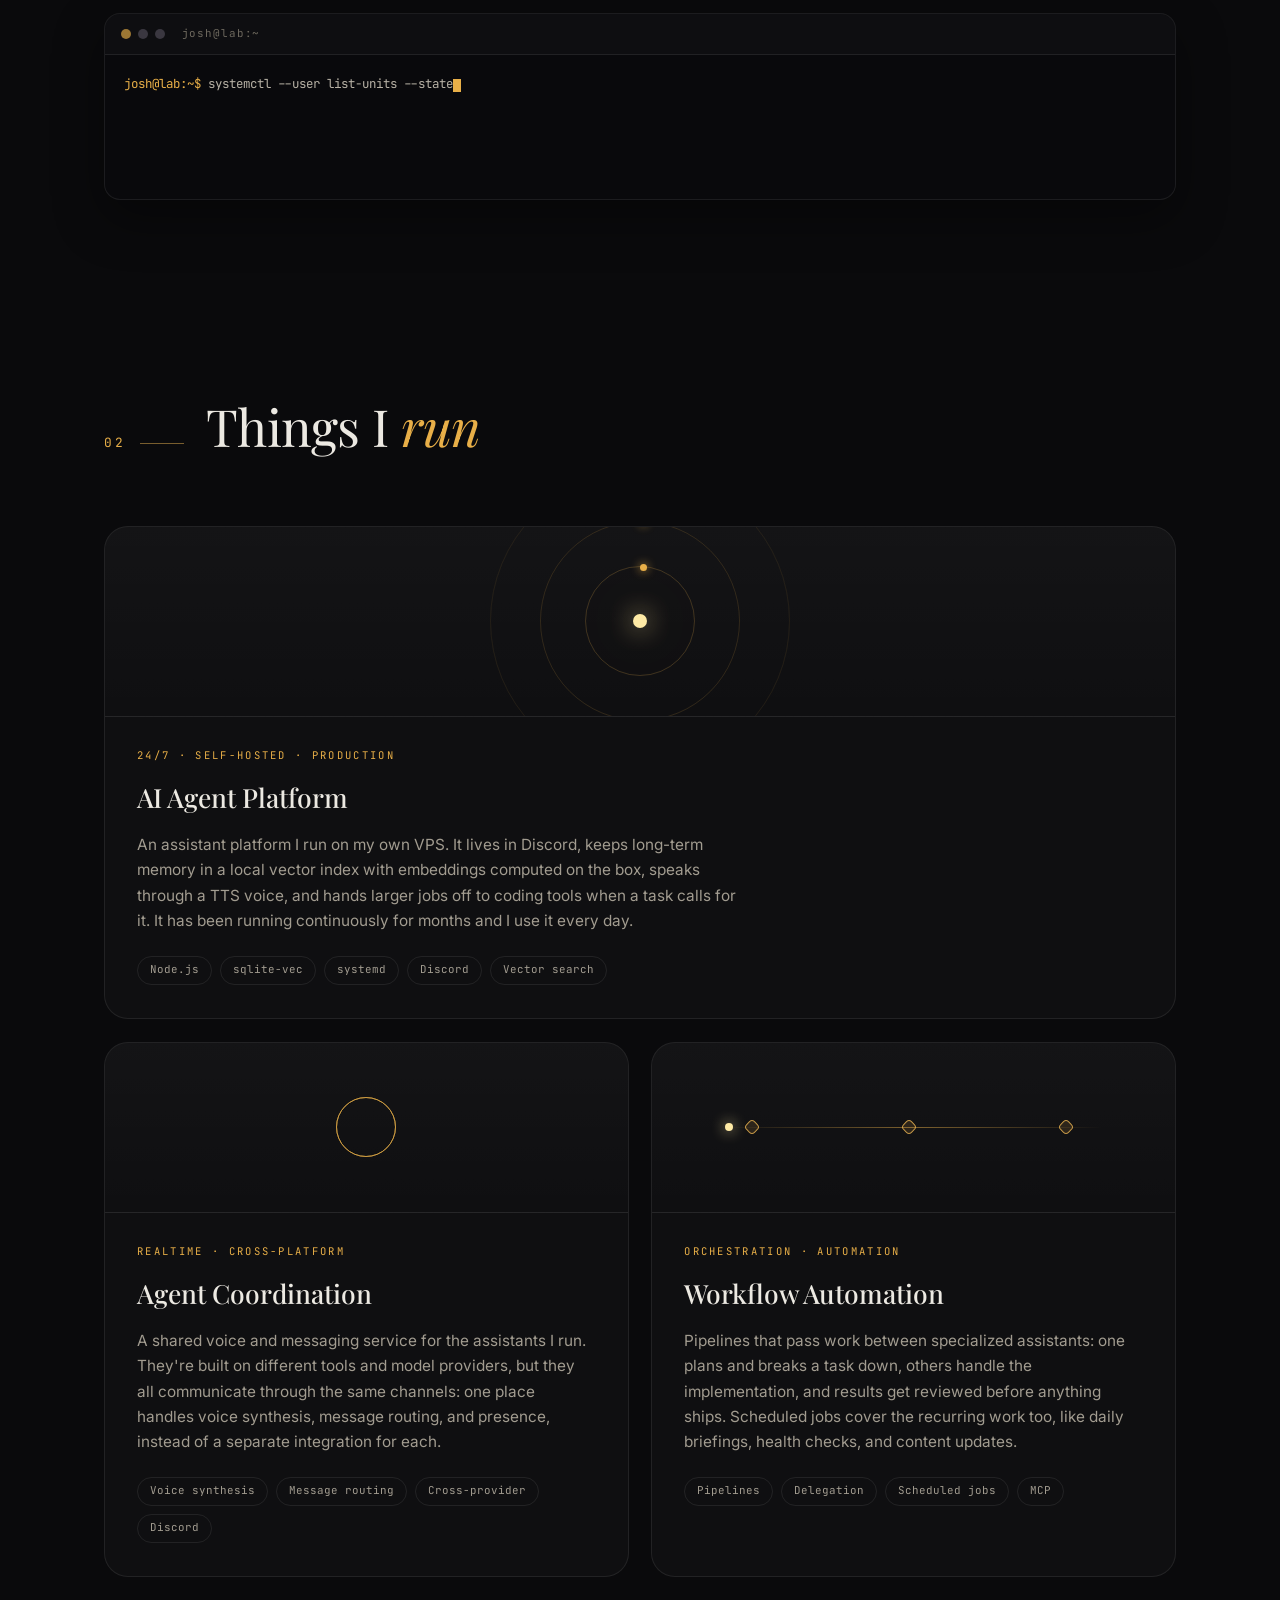
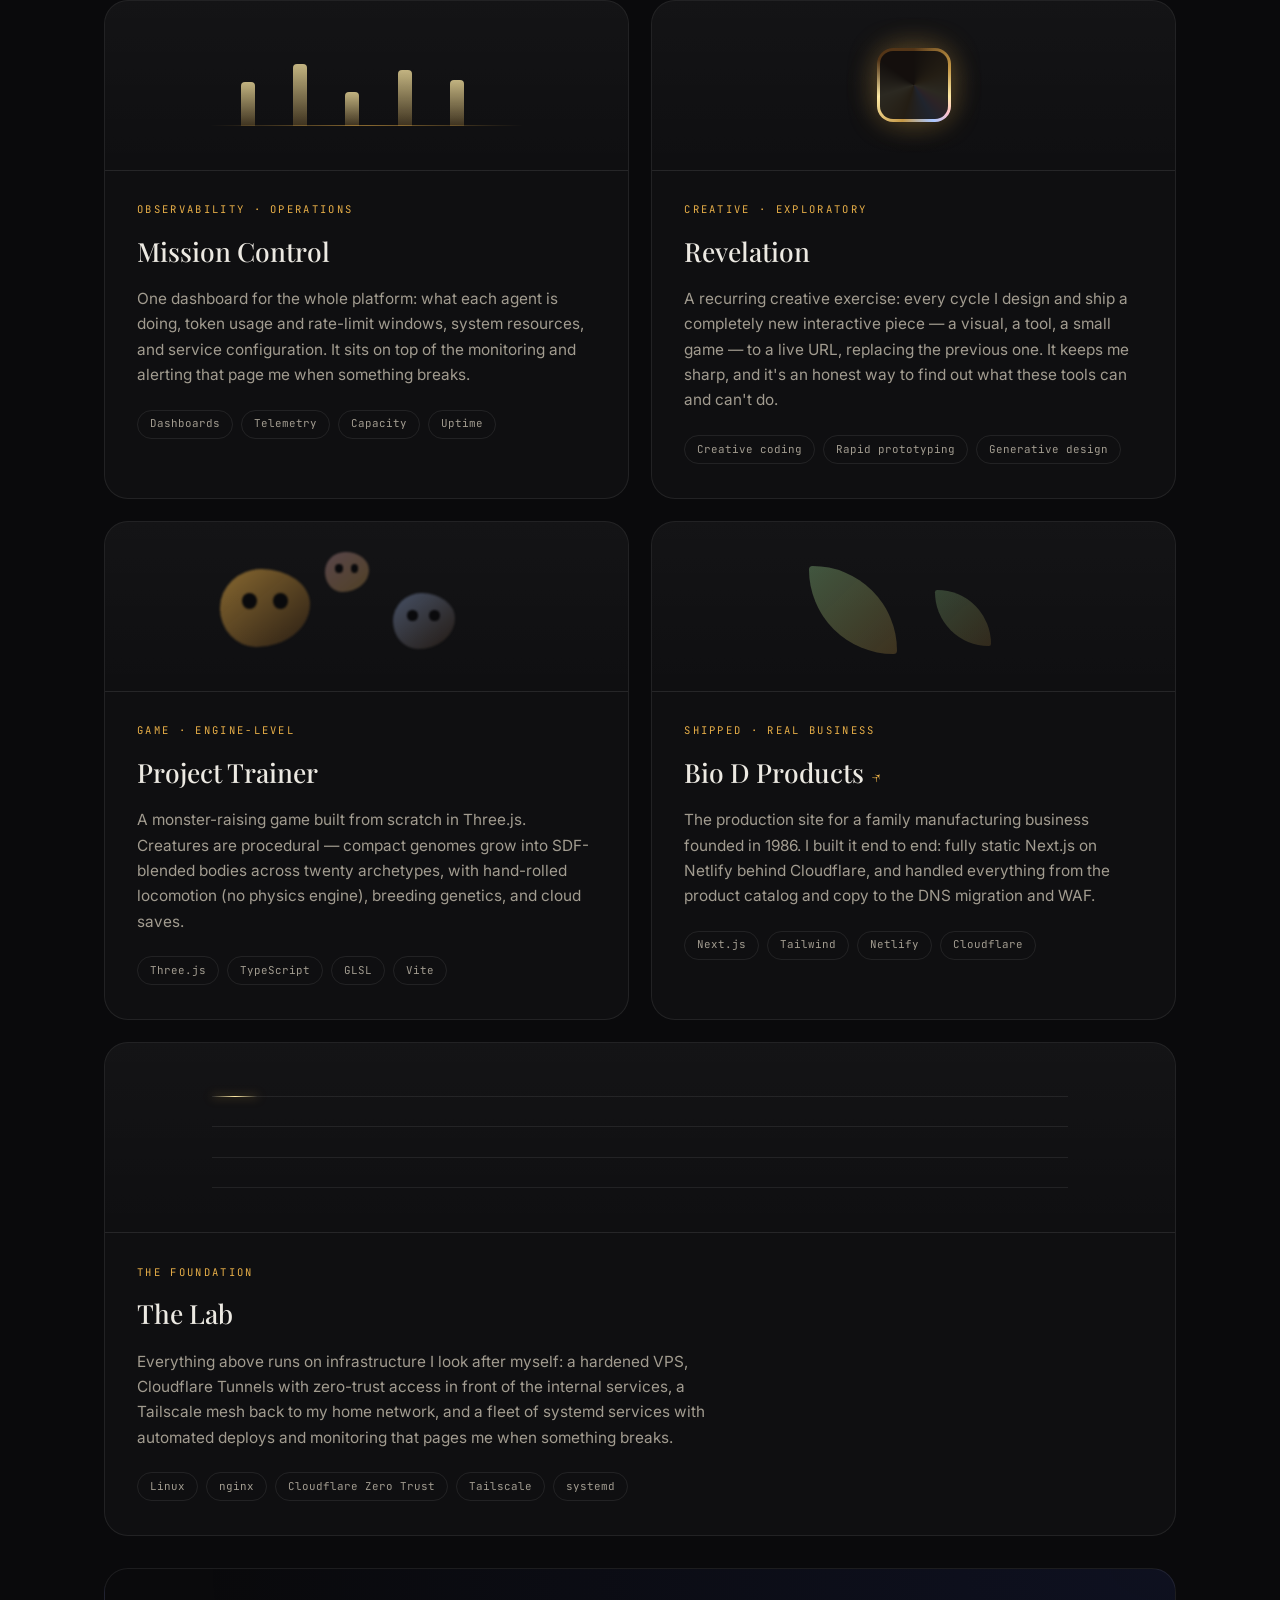
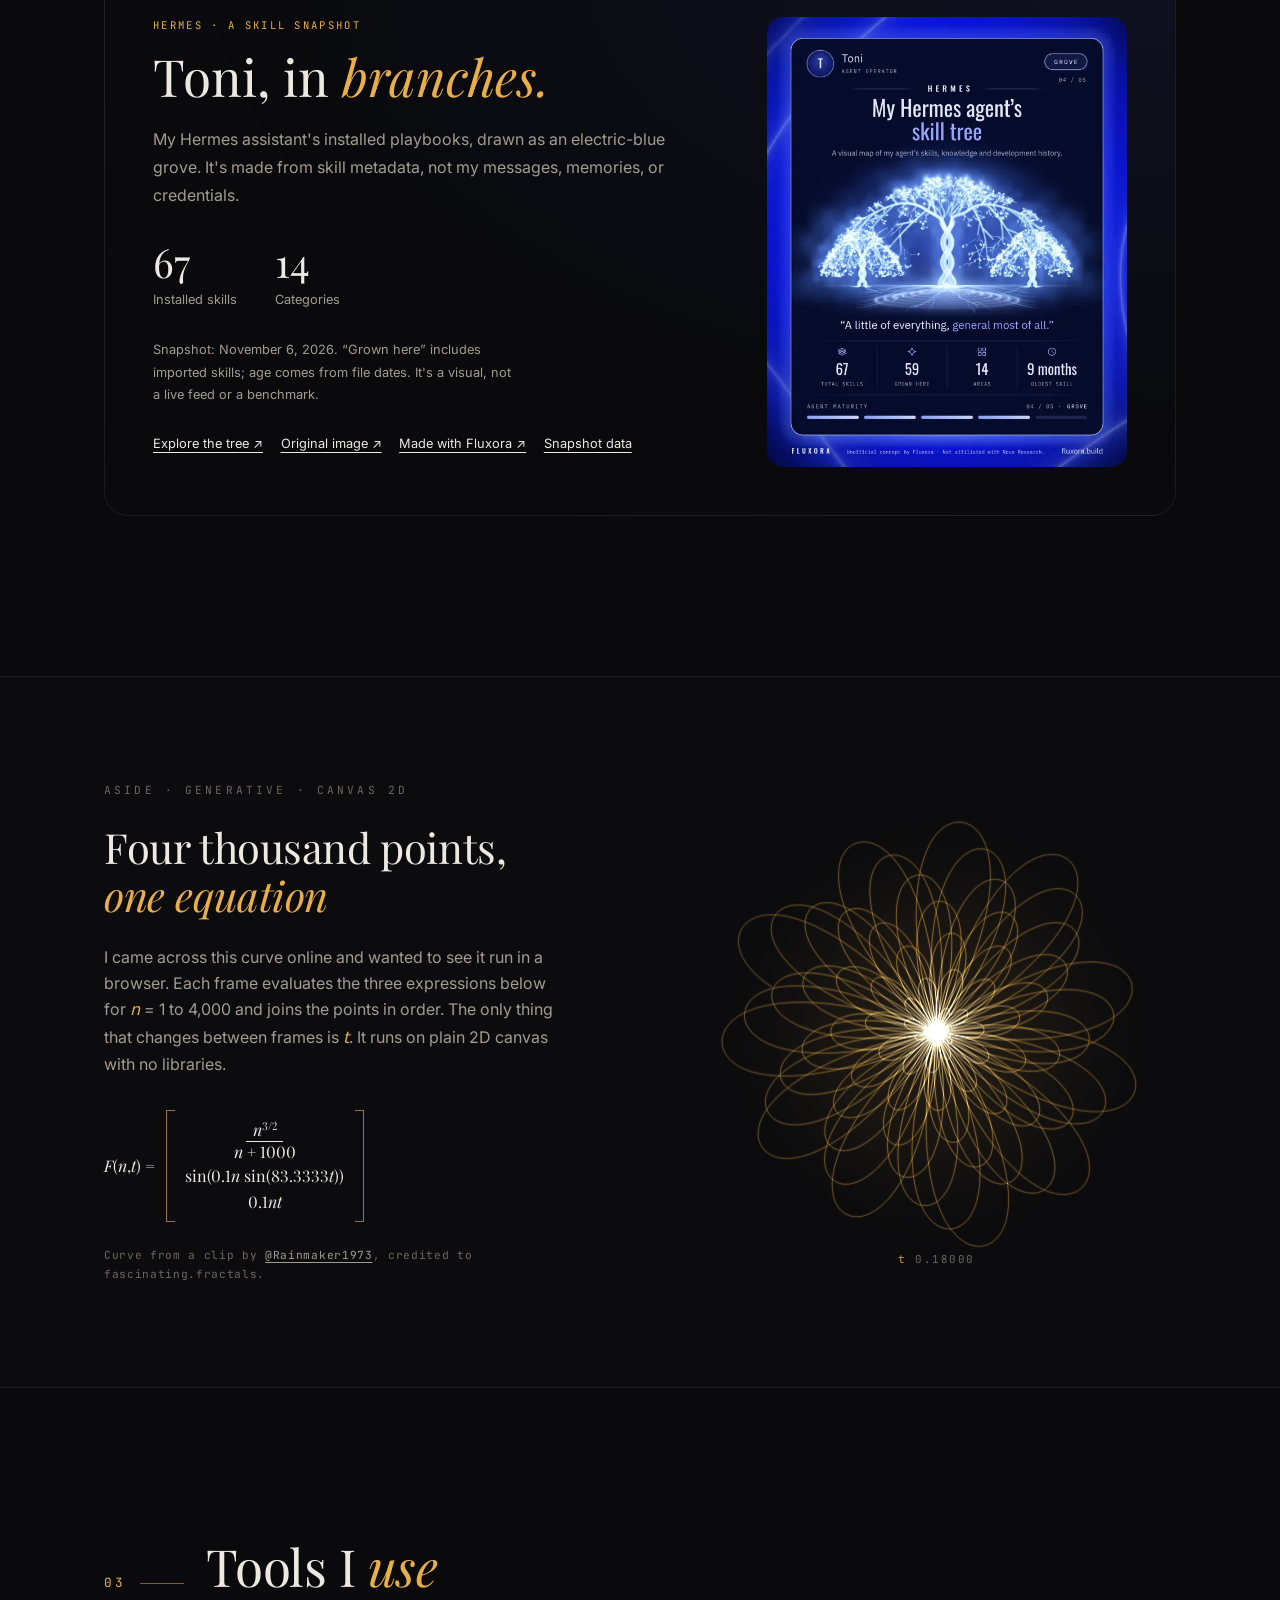
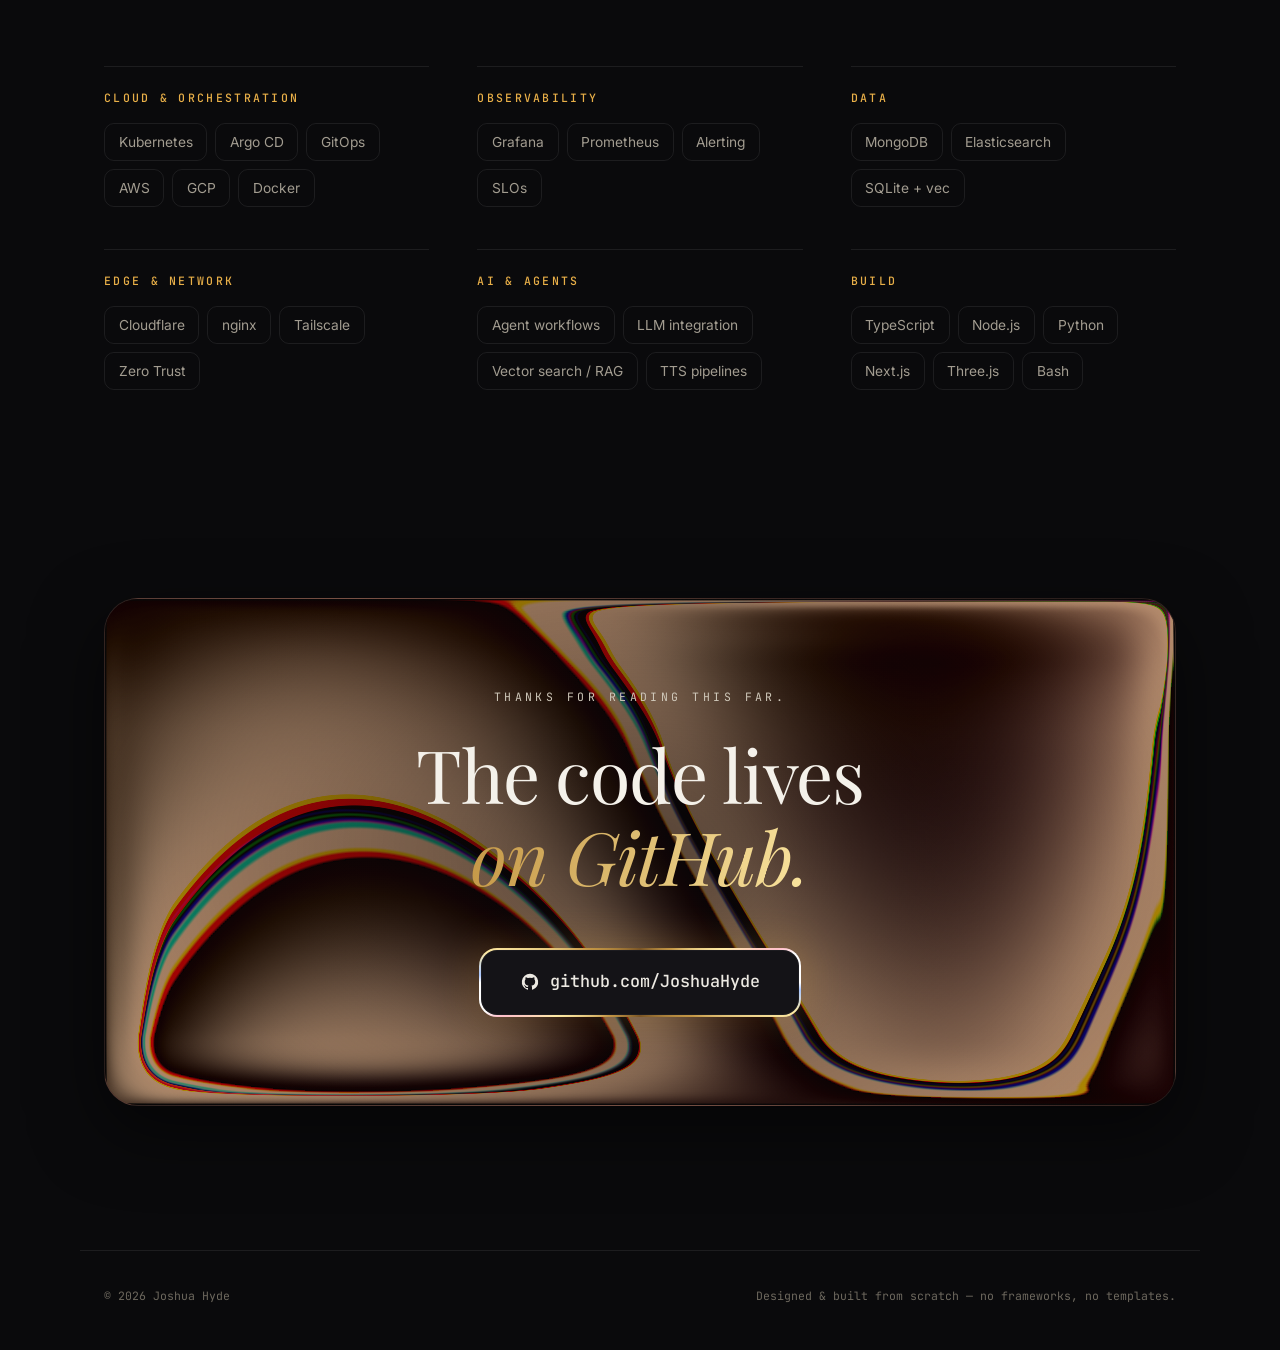
==== commit 3e9c1ed3: "feat: add interactive browser-rendered skill tree" ====
--- a/index.html
+++ b/index.html
@@ -285,13 +285,14 @@
             “Grown here” includes imported skills; age comes from file dates.
             It's a visual, not a live feed or a benchmark.</p>
           <p class="skill-tree-links">
-            <a href="assets/toni-skill-tree.webp" target="_blank" rel="noopener">Full-size tree ↗</a>
+            <a href="skill-tree.html" target="_blank" rel="noopener">Explore the tree ↗</a>
+            <a href="assets/toni-skill-tree.webp" target="_blank" rel="noopener">Original image ↗</a>
             <a href="https://hermes-explainer.fluxora.build/?grow=1" target="_blank" rel="noopener">Made with Fluxora ↗</a>
             <a href="assets/toni-skills-summary.json">Snapshot data</a>
           </p>
         </div>
-        <a class="skill-tree-art" href="assets/toni-skill-tree.webp" target="_blank" rel="noopener"
-           aria-label="Open Toni's full-size Hermes skill-tree image">
+        <a class="skill-tree-art" href="skill-tree.html" target="_blank" rel="noopener"
+           aria-label="Open Toni's interactive Hermes skill-tree explorer">
           <img src="assets/toni-skill-tree-640.webp"
                srcset="assets/toni-skill-tree-640.webp 640w, assets/toni-skill-tree.webp 1080w"
                sizes="(max-width: 620px) calc(100vw - 96px), 360px"
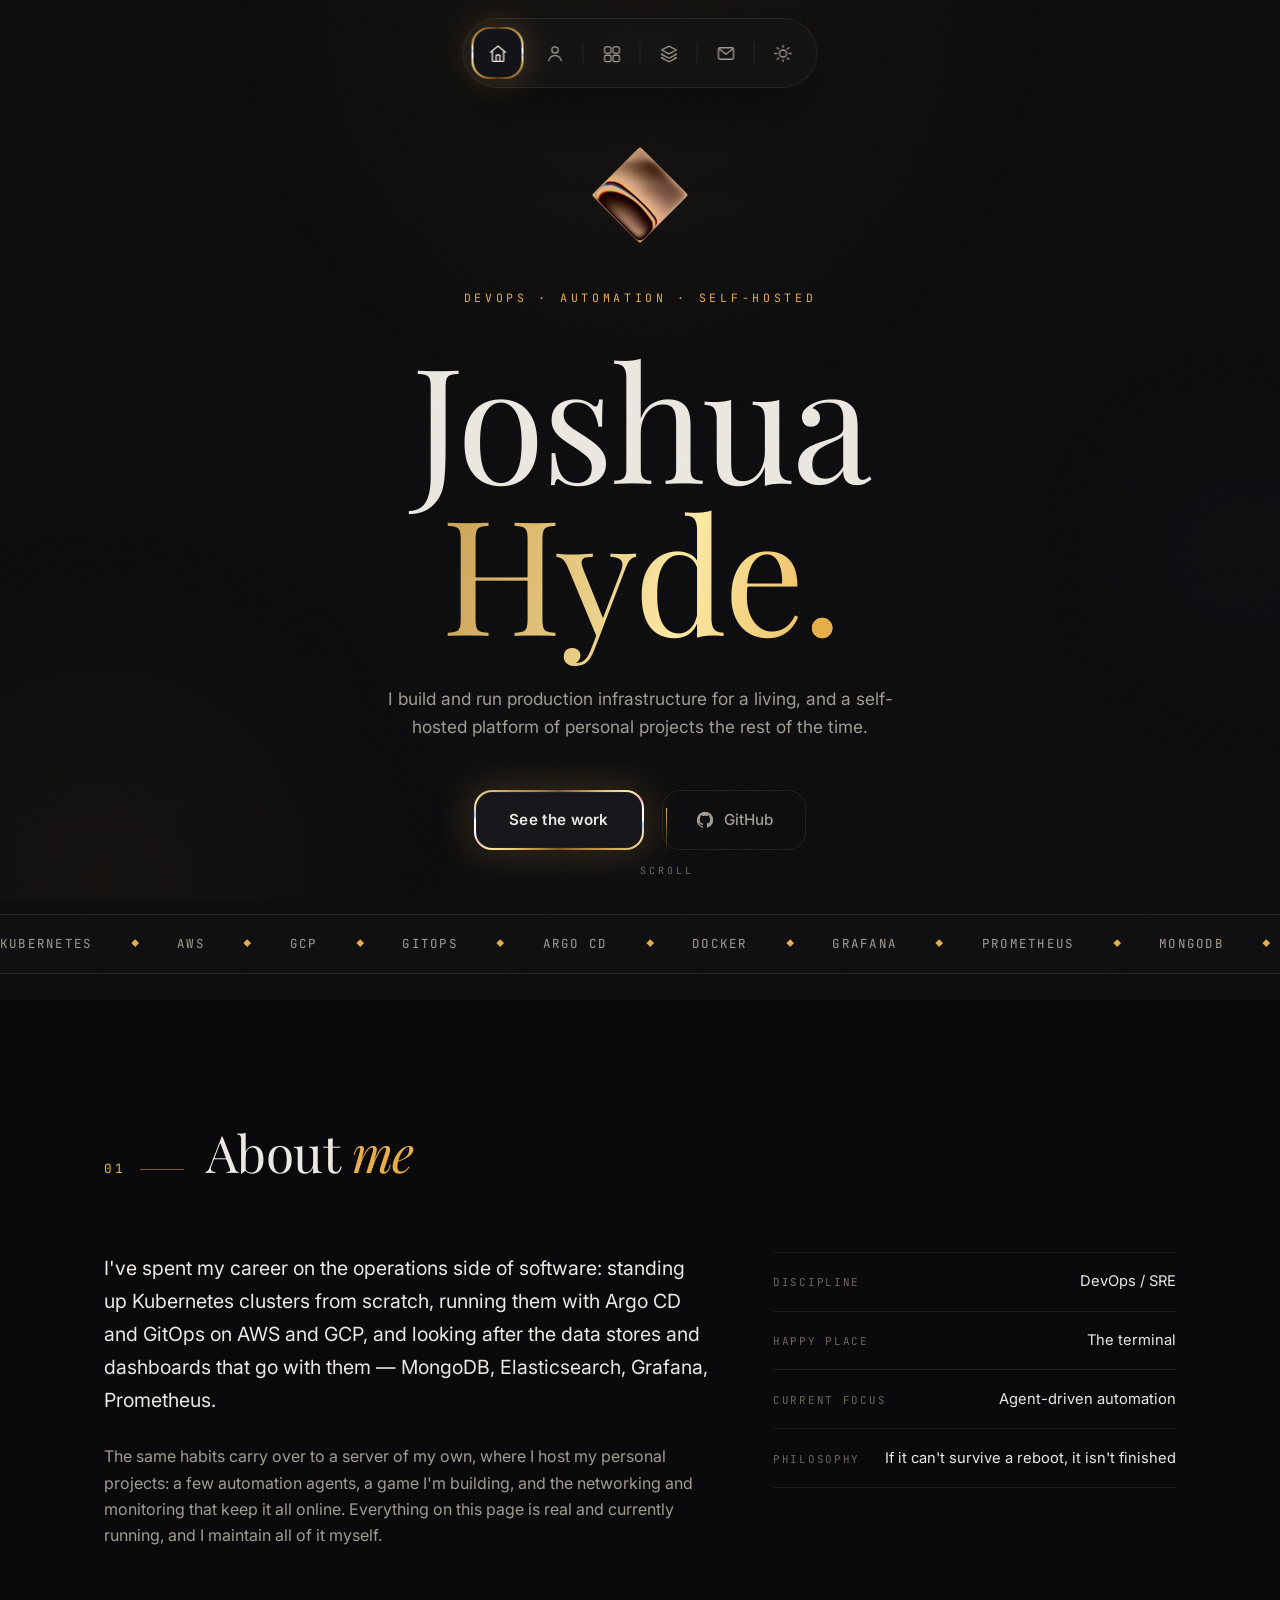
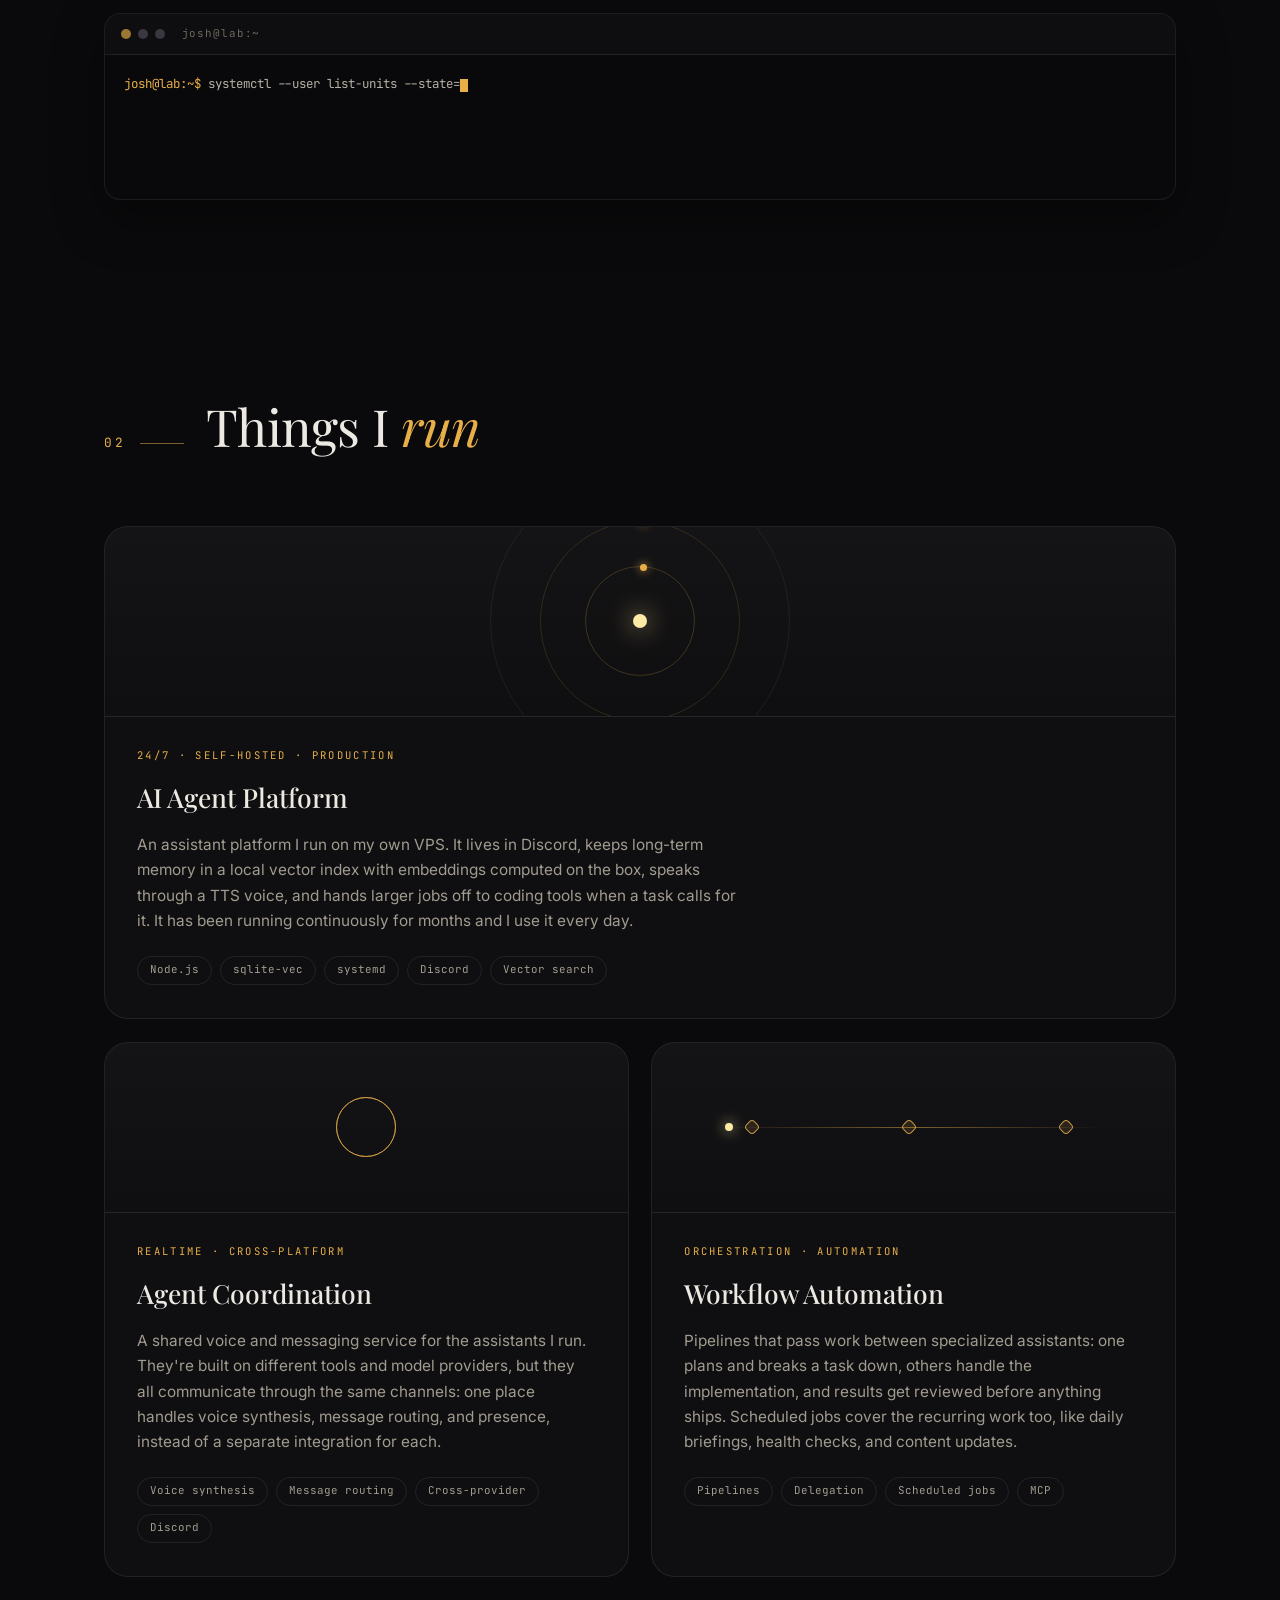
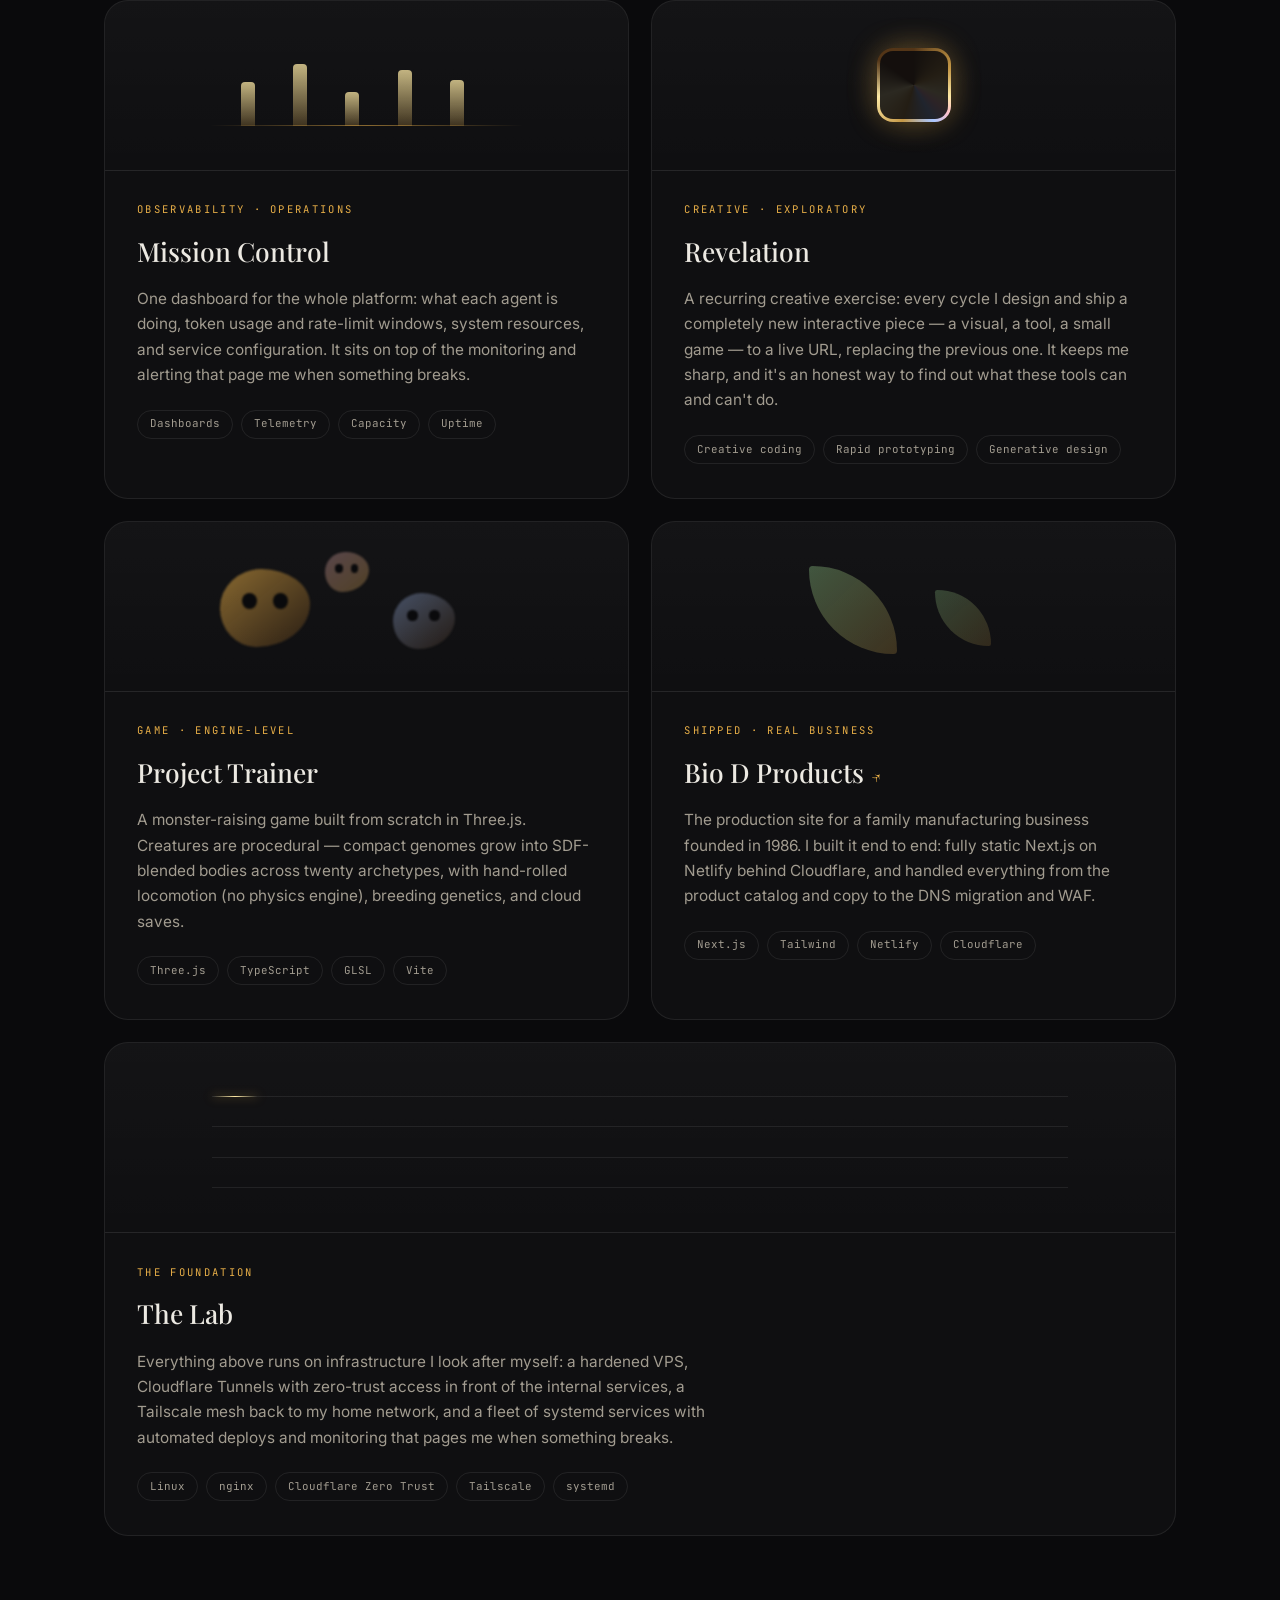
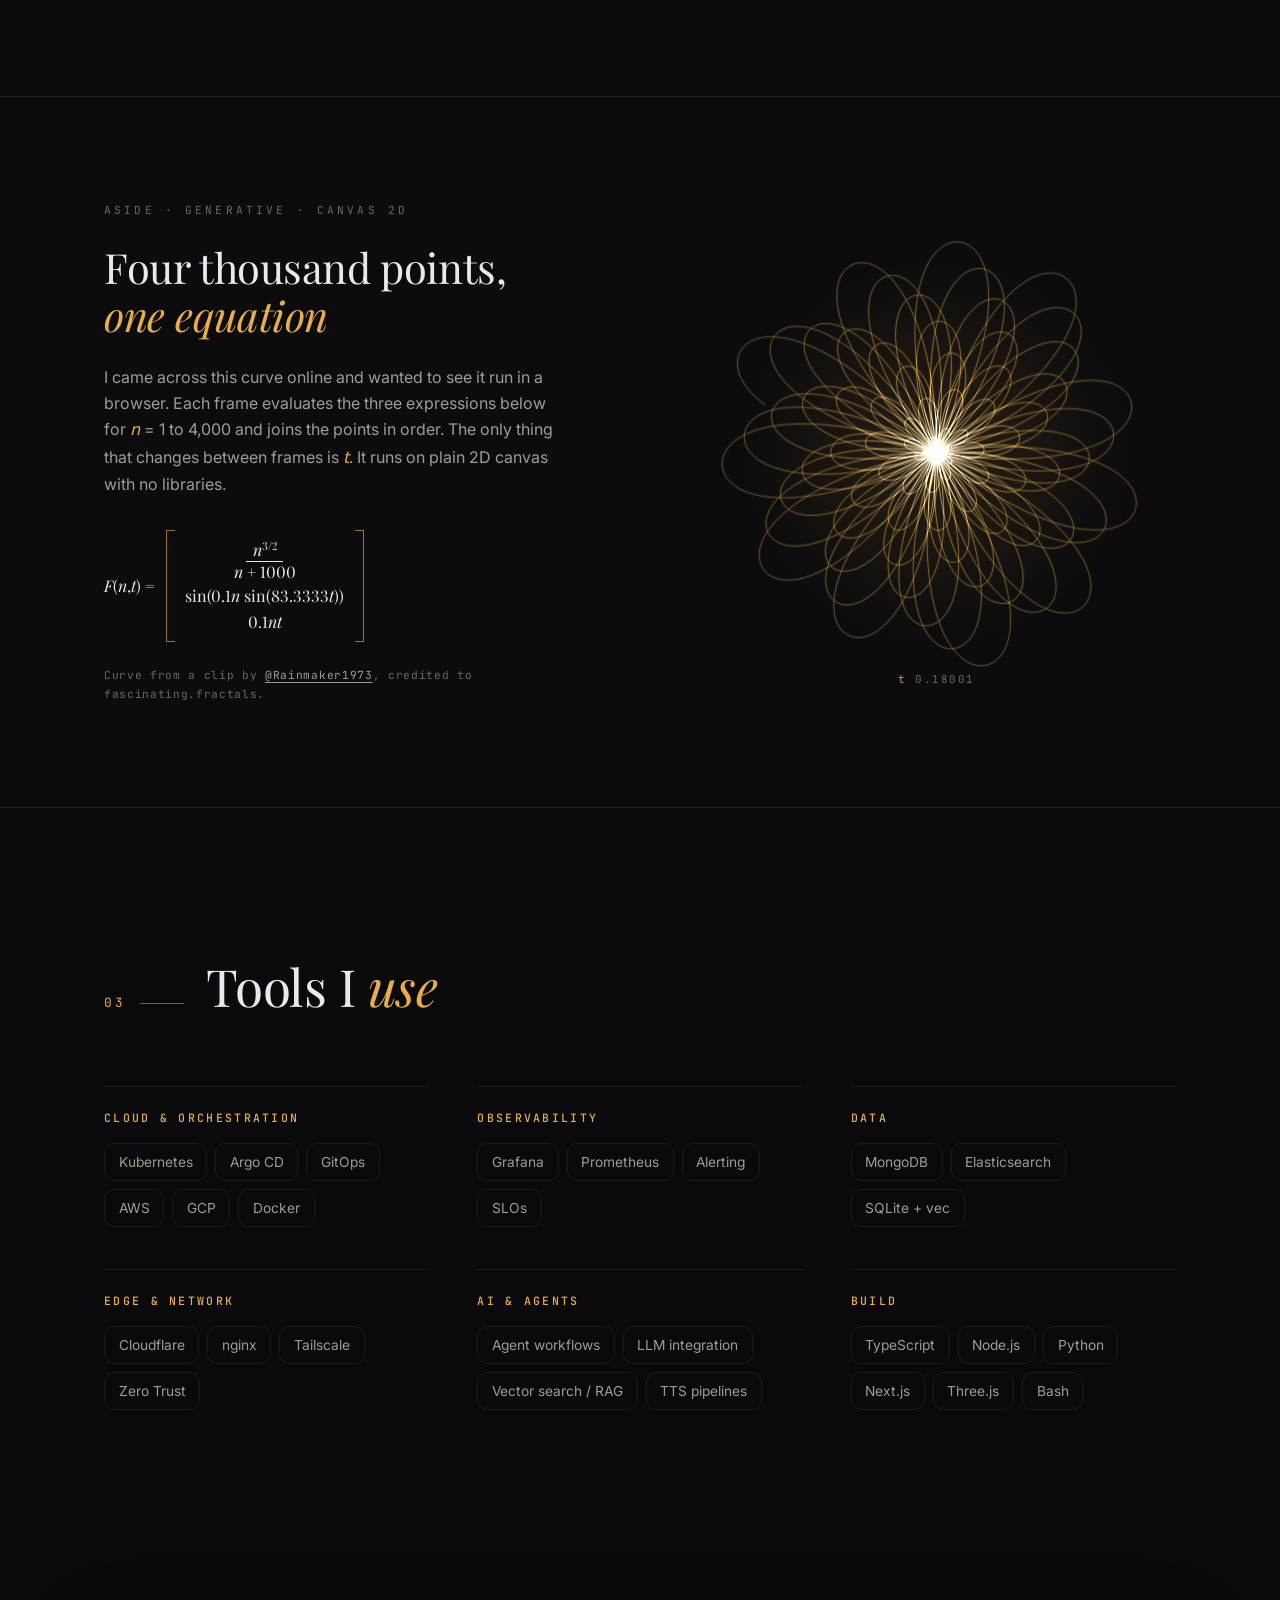
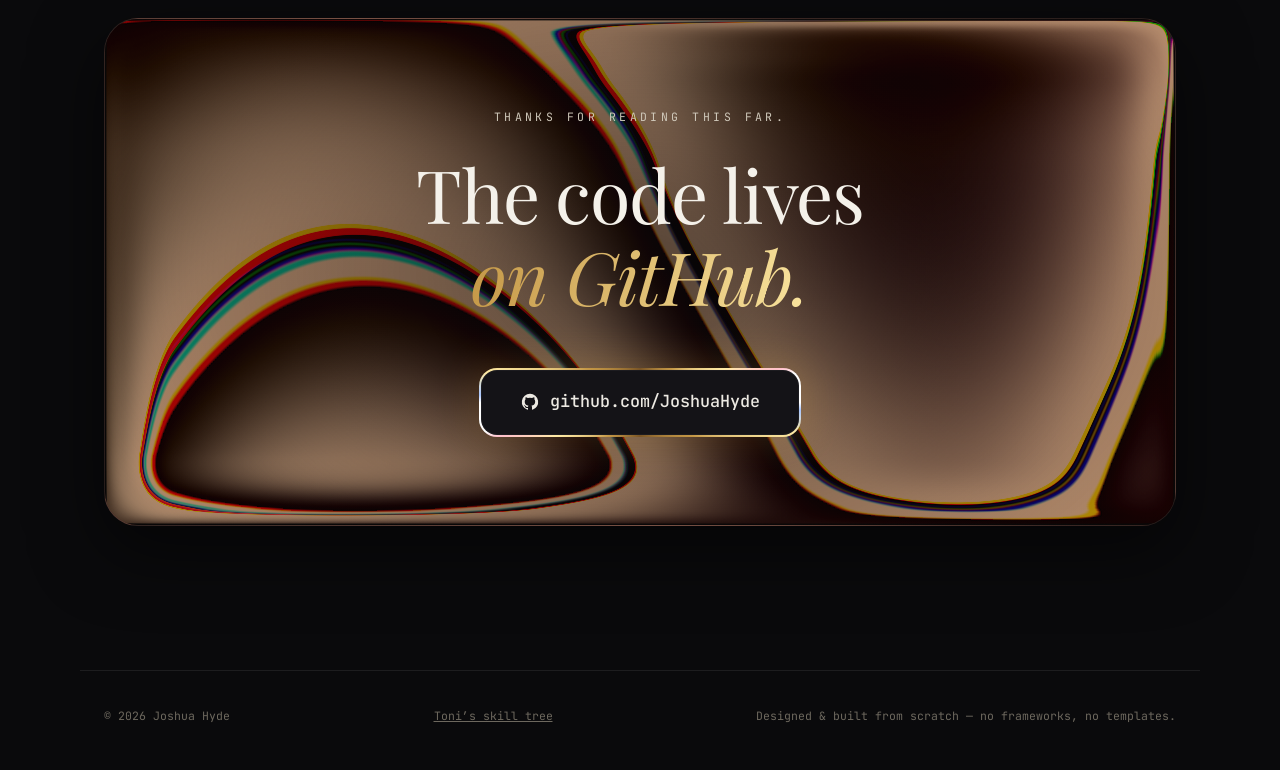
==== commit 9d8930e4: "fix: use original Fluxora renderer at /skill-tree" ====
--- a/index.html
+++ b/index.html
@@ -270,36 +270,6 @@
         </article>
 
       </div>
-
-      <aside class="skill-tree-card reveal" id="toni-skill-tree" aria-labelledby="skill-tree-title">
-        <div class="skill-tree-copy">
-          <p class="card-meta">Hermes · a skill snapshot</p>
-          <h3 class="skill-tree-title" id="skill-tree-title">Toni, in <em>branches.</em></h3>
-          <p>My Hermes assistant's installed playbooks, drawn as an electric-blue grove.
-            It's made from skill metadata, not my messages, memories, or credentials.</p>
-          <dl class="skill-tree-stats">
-            <div><dt>Installed skills</dt><dd>67</dd></div>
-            <div><dt>Categories</dt><dd>14</dd></div>
-          </dl>
-          <p class="skill-tree-note">Snapshot: <time datetime="2026-11-06">November 6, 2026</time>.
-            “Grown here” includes imported skills; age comes from file dates.
-            It's a visual, not a live feed or a benchmark.</p>
-          <p class="skill-tree-links">
-            <a href="skill-tree.html" target="_blank" rel="noopener">Explore the tree ↗</a>
-            <a href="assets/toni-skill-tree.webp" target="_blank" rel="noopener">Original image ↗</a>
-            <a href="https://hermes-explainer.fluxora.build/?grow=1" target="_blank" rel="noopener">Made with Fluxora ↗</a>
-            <a href="assets/toni-skills-summary.json">Snapshot data</a>
-          </p>
-        </div>
-        <a class="skill-tree-art" href="skill-tree.html" target="_blank" rel="noopener"
-           aria-label="Open Toni's interactive Hermes skill-tree explorer">
-          <img src="assets/toni-skill-tree-640.webp"
-               srcset="assets/toni-skill-tree-640.webp 640w, assets/toni-skill-tree.webp 1080w"
-               sizes="(max-width: 620px) calc(100vw - 96px), 360px"
-               width="1080" height="1350" loading="lazy" decoding="async"
-               alt="An electric-blue grove representing Toni's 67 installed Hermes skills across 14 categories.">
-        </a>
-      </aside>
     </section>
 
     <!-- Spiral interlude -->
@@ -392,6 +362,7 @@
 
   <footer class="footer">
     <p>© <span id="year">2026</span> Joshua Hyde</p>
+    <a href="/skill-tree/">Toni’s skill tree</a>
     <p class="footer-note">Designed &amp; built from scratch — no frameworks, no templates.</p>
   </footer>
 
--- a/styles.css
+++ b/styles.css
@@ -1355,45 +1355,6 @@
 
 .contact-cta { margin-top: 3.2rem; display: flex; justify-content: center; }
 
-/* ---------- static Hermes skill snapshot: no extra runtime ---------- */
-
-.skill-tree-card {
-  display: grid;
-  grid-template-columns: minmax(0, 1fr) minmax(0, 360px);
-  gap: clamp(1.8rem, 4vw, 4rem);
-  align-items: center;
-  margin-top: 2rem;
-  padding: clamp(1.4rem, 4vw, 3rem);
-  border: 1px solid var(--line);
-  border-radius: 24px;
-  background: radial-gradient(ellipse at 100% 0, rgba(57, 85, 240, 0.09), transparent 65%);
-  scroll-margin-top: 6rem;
-}
-.skill-tree-copy { min-width: 0; }
-.skill-tree-title {
-  font-family: var(--font-display);
-  font-weight: 400;
-  font-size: clamp(2rem, 4vw, 3.2rem);
-  line-height: 1.15;
-  margin: 0.8rem 0 1.2rem;
-}
-.skill-tree-title em { color: var(--gold); font-weight: 400; }
-.skill-tree-copy > p:not(.card-meta) { color: var(--text-dim); line-height: 1.75; }
-.skill-tree-stats { display: flex; flex-wrap: wrap; gap: 2.4rem; margin: 1.8rem 0; }
-.skill-tree-stats > div { display: flex; flex-direction: column-reverse; gap: 0.2rem; }
-.skill-tree-stats dt { color: var(--text-dim); font-size: 0.8rem; }
-.skill-tree-stats dd { margin: 0; font-family: var(--font-display); font-size: 2.5rem; line-height: 1.2; }
-.skill-tree-note { max-width: 46ch; font-size: 0.8rem; }
-.skill-tree-links { display: flex; flex-wrap: wrap; gap: 0.2rem 1.1rem; margin-top: 1rem; font-size: 0.8rem; }
-.skill-tree-links a { display: inline-block; min-height: 44px; align-content: center; color: var(--text); text-underline-offset: 4px; }
-.skill-tree-links a:hover { text-decoration: underline; }
-.skill-tree-art { display: block; width: 100%; max-width: 360px; justify-self: center; border-radius: 16px; overflow: hidden; }
-.skill-tree-art img { display: block; width: 100%; height: auto; }
-.skill-tree-card a:focus-visible { outline: 2px solid var(--gold); outline-offset: 5px; }
-@media (max-width: 620px) {
-  .skill-tree-card { grid-template-columns: minmax(0, 1fr); }
-}
-
 /* ---------- footer ---------- */
 
 .footer {
